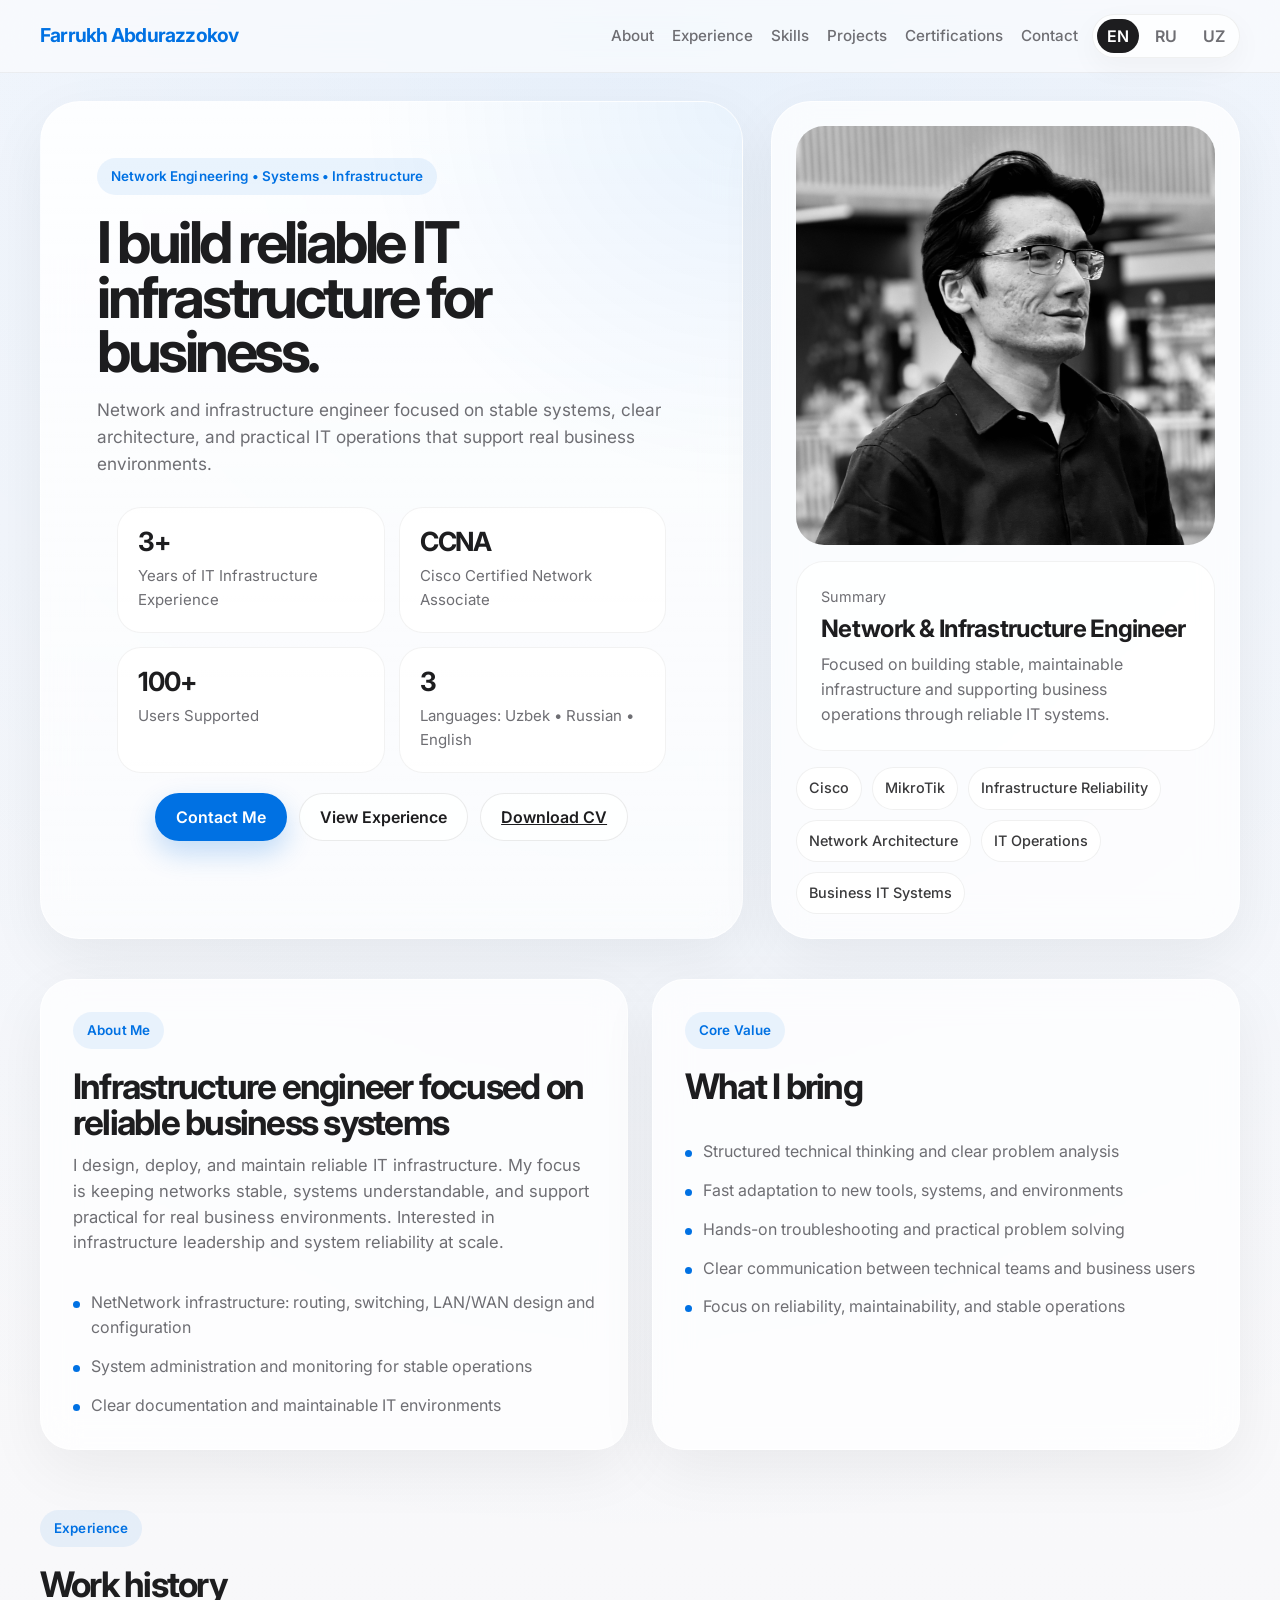
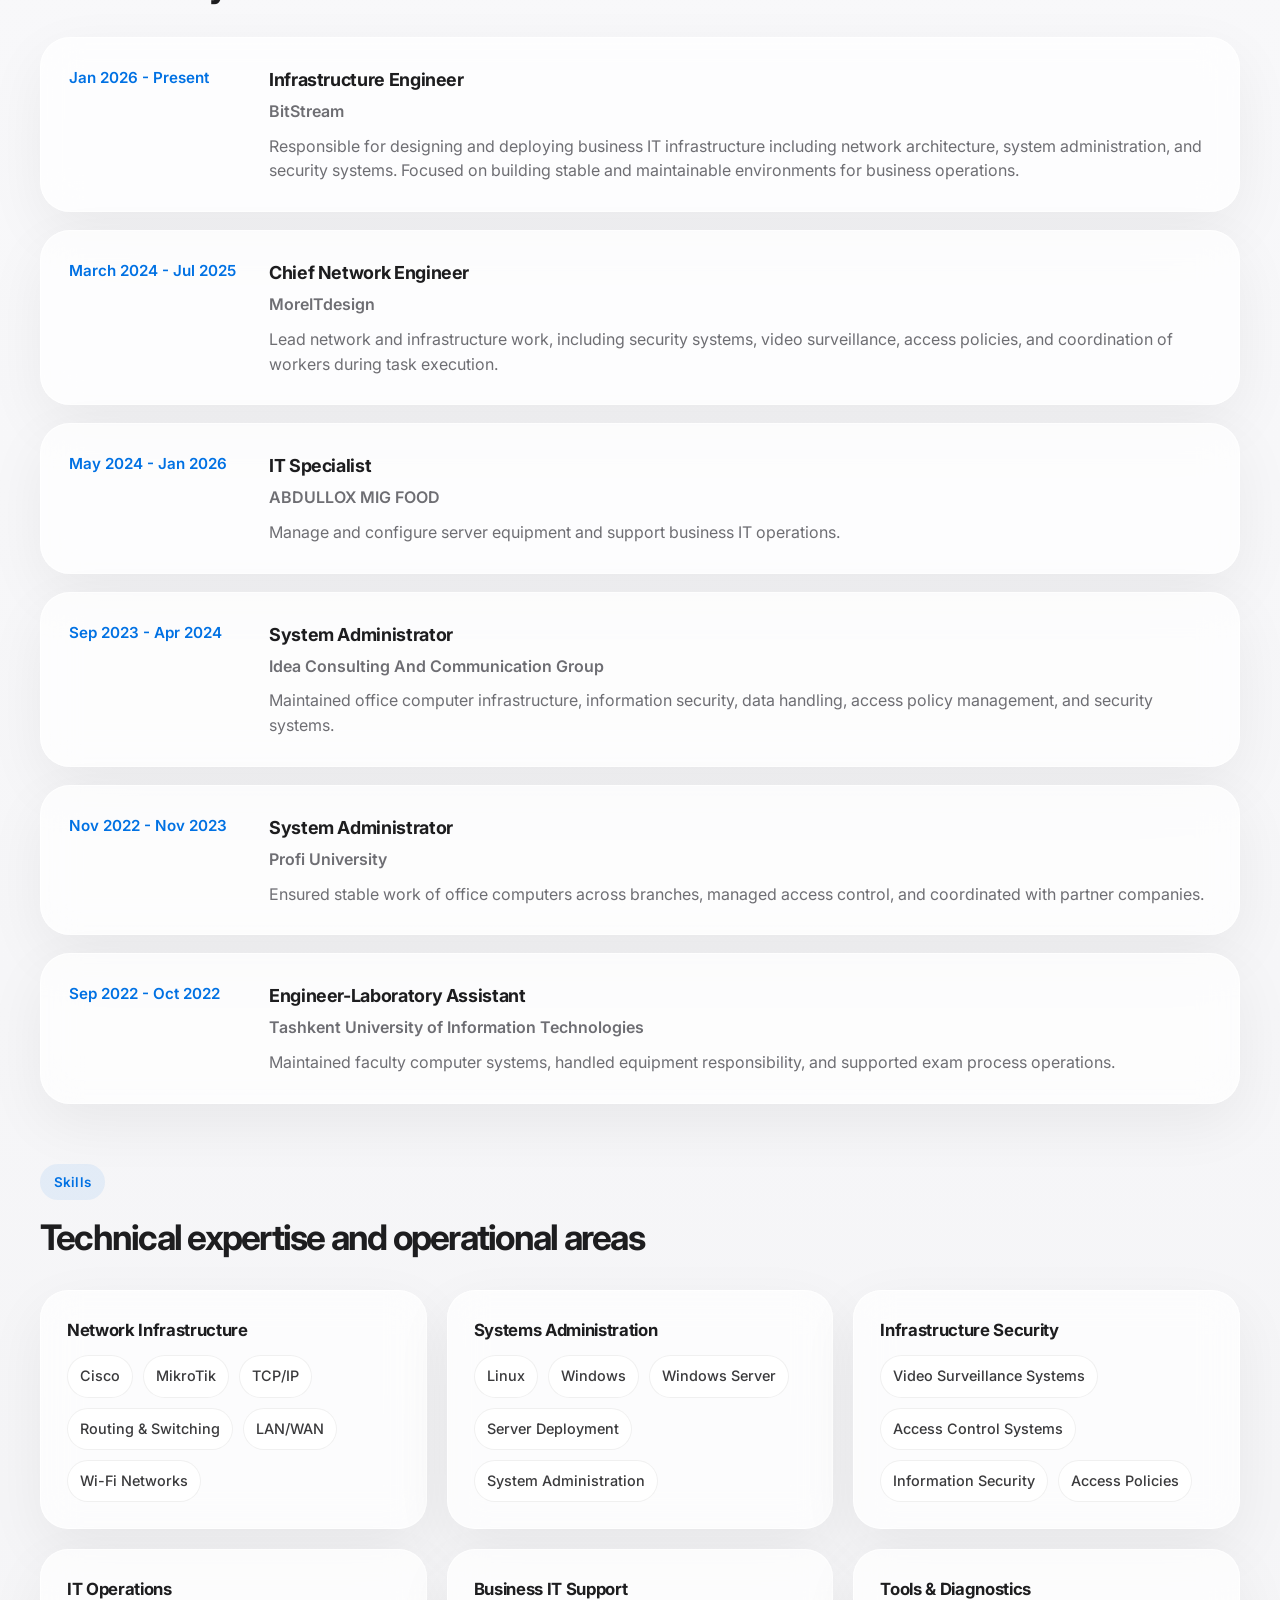
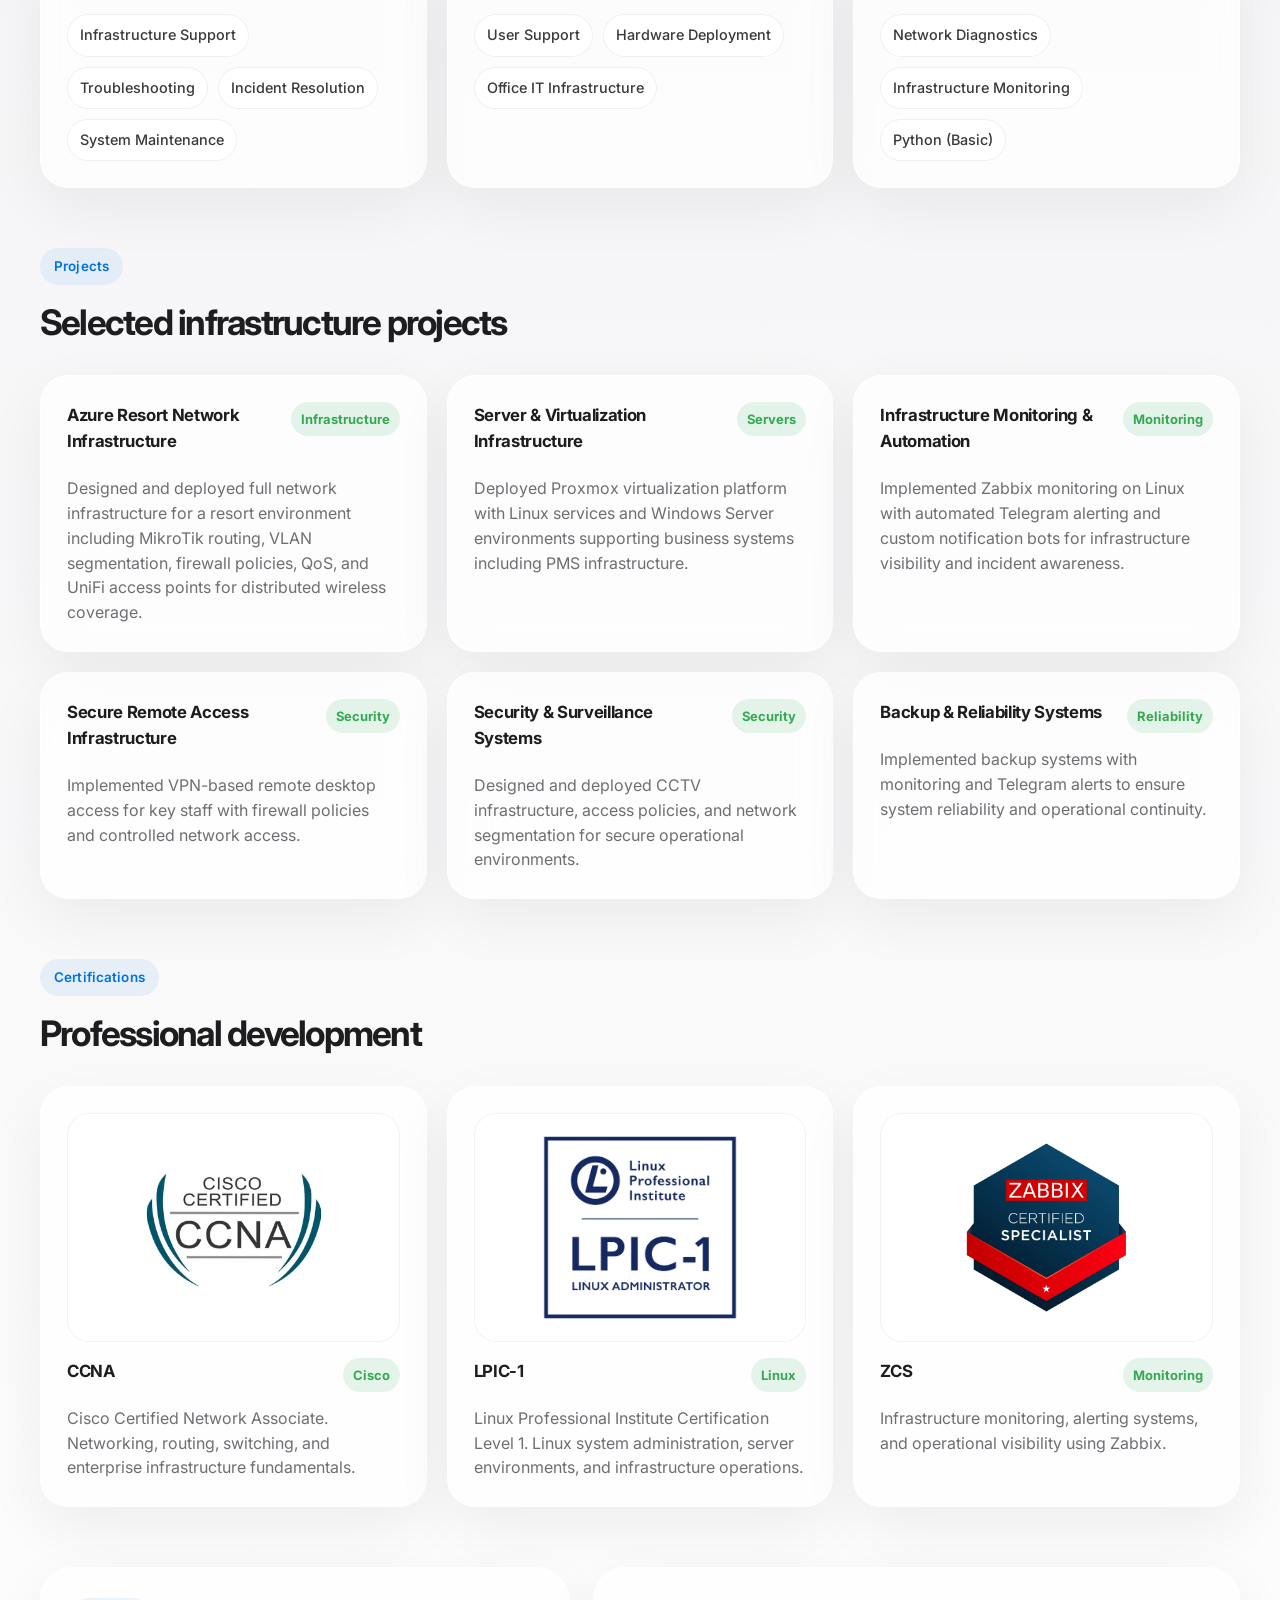
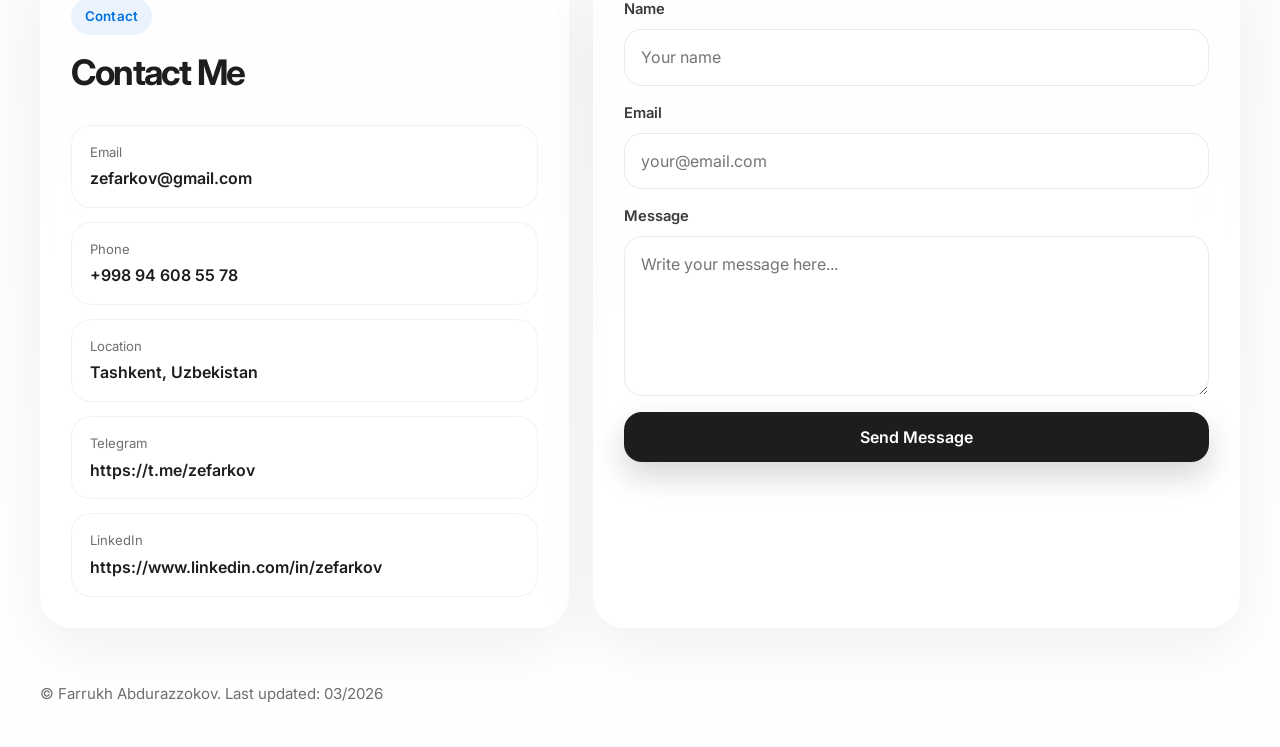
==== index.html @ e6c641bb "Update index.html" ====
<!DOCTYPE html>
<html lang="en">
<head>
  <meta charset="UTF-8" />
  <meta name="viewport" content="width=device-width, initial-scale=1.0" />
  <title>Farrukh Abdurazzokov | Network Engineer</title>
  <meta name="description" content="Personal website of Farrukh Abdurazzokov - network engineer, systems administrator, and IT infrastructure specialist." />
  <link rel="preconnect" href="https://fonts.googleapis.com" />
  <link rel="preconnect" href="https://fonts.gstatic.com" crossorigin />
  <link href="https://fonts.googleapis.com/css2?family=Inter:wght@400;500;600;700;800&display=swap" rel="stylesheet" />
  <link rel="stylesheet" href="assets/css/style.css" />
</head>
<body>
  <header class="site-header">
    <div class="container nav">
      <a href="#" class="brand"><span id="brand-text">Farrukh</span></a>

      <div class="nav-side">
        <nav class="nav-links">
          <a id="nav-about" href="#about">About</a>
          <a id="nav-experience" href="#experience">Experience</a>
          <a id="nav-skills" href="#skills">Skills</a>
          <a id="nav-projects" href="#projects">Projects</a>
          <a id="nav-certifications" href="#certifications">Certifications</a>
          <a id="nav-contact" href="#contact">Contact</a>
        </nav>

        <div class="lang-switch" aria-label="Language switcher">
          <button class="lang-btn active" data-lang="en" type="button">EN</button>
          <button class="lang-btn" data-lang="ru" type="button">RU</button>
          <button class="lang-btn" data-lang="uz" type="button">UZ</button>
        </div>
      </div>
    </div>
  </header>

  <main>
    <section class="hero">
      <div class="container hero-wrap">
        <div class="panel hero-main">
          <span class="eyebrow" id="hero-eyebrow"></span>
          <h1 id="hero-title"></h1>
          <p id="hero-text"></p>
          <div class="stats" id="stats"></div>
          <div class="hero-actions">
            <a class="btn btn-primary" id="hero-primary" href="#contact">Contact Me</a>
            <a class="btn btn-secondary" id="hero-secondary" href="#experience">View Experience</a>
            <a class="btn btn-soft" id="hero-cv" href="assets/cv/CV_Farrukh_EN.pdf" download>Download CV</a>
          </div>
          

        </div>

        <aside class="panel hero-side">
          <img class="profile-photo" id="profile-photo" src="assets/images/profile.jpg" alt="Profile photo" />

          <div class="profile-box">
            <div class="mini" id="summary-mini"></div>
            <div class="role" id="summary-role"></div>
            <div class="desc" id="summary-desc"></div>
          </div>
          <div class="hero-tags" id="hero-tags"></div>          
        </aside>
      </div>
    </section>

    <section class="section-sm" id="about">
      <div class="container grid-2">
        <div class="card" id="about-card">
          <div class="section-head">
            <span class="eyebrow"></span>
            <h2></h2>
            <p></p>
          </div>
          <ul class="list-clean"></ul>
        </div>

        <div class="card" id="value-card">
          <div class="section-head">
            <span class="eyebrow"></span>
            <h2></h2>
          </div>
          <ul class="list-clean"></ul>
        </div>
      </div>
    </section>

    <section class="section" id="experience">
      <div class="container">
        <div class="section-head">
          <span class="eyebrow" id="experience-eyebrow"></span>
          <h2 id="experience-title"></h2>
          <p id="experience-text"></p>
        </div>
        <div class="timeline" id="experience-list"></div>
      </div>
    </section>

    <section class="section" id="skills">
      <div class="container">
        <div class="section-head">
          <span class="eyebrow" id="skills-eyebrow"></span>
          <h2 id="skills-title"></h2>
          <p id="skills-text"></p>
        </div>
        <div class="skills-grid" id="skills-list"></div>
      </div>
    </section>

    <section class="section" id="projects">
      <div class="container">
        <div class="section-head">
          <span class="eyebrow" id="projects-eyebrow"></span>
          <h2 id="projects-title"></h2>
          <p id="projects-text"></p>
        </div>
        <div class="projects-grid" id="projects-list"></div>
      </div>
    </section>

    <section class="section" id="certifications">
      <div class="container">
        <div class="section-head">
          <span class="eyebrow" id="certs-eyebrow"></span>
          <h2 id="certs-title"></h2>
          <p id="certs-text"></p>
        </div>
        <div class="cert-grid" id="certs-list"></div>
      </div>
    </section>

    <section class="section" id="contact">
      <div class="container contact-wrap">
        <div class="contact-card">
          <div class="section-head">
            <span class="eyebrow" id="contact-eyebrow"></span>
            <h2 id="contact-title"></h2>
            <p id="contact-text"></p>
          </div>

          <div class="contact-lines">
            <div class="contact-line">
              <small id="contact-email-label"></small>
              <strong id="contact-email-value"></strong>
            </div>
            <div class="contact-line">
              <small id="contact-phone-label"></small>
              <strong id="contact-phone-value"></strong>
            </div>
            <div class="contact-line">
              <small id="contact-location-label"></small>
              <strong id="contact-location-value"></strong>
            </div>
            <div class="contact-line">
              <small id="contact-telegram-label"></small>
              <a id="contact-telegram-value"></a>
            </div>
            <div class="contact-line">
              <small id="contact-linkedin-label"></small>
              <a id="contact-linkedin-value"></a>
            </div>
            <div class="contact-line">
              <small id="contact-github-label"></small>
              <a id="contact-github-value"></a>
            </div>
          </div>
        </div>

        <div class="contact-card">
          <form class="contact-form" id="contact-form" method="POST">
            <input type="hidden" name="_subject" value="New message from portfolio website">
            <input type="text" name="_gotcha" style="display:none">
            <input type="hidden" name="_next" value="https://zefarkov.uz/">

            <div class="field">
            <label id="label-name" for="name"></label>
            <input id="name" name="name" type="text" placeholder="Your name" required />
            </div>

            <div class="field">
            <label id="label-email" for="email"></label>
            <input id="email" name="email" type="email" placeholder="your@email.com" required />
            </div>

            <div class="field">
            <label id="label-message" for="message"></label>
            <textarea id="message" name="message" placeholder="Write your message here..." required></textarea>
            </div>

            <button class="send-btn" id="send-btn" type="submit"></button>
            <div class="form-note" id="form-note"></div>
          </form>
        </div>
      </div>
    </section>

  </main>

  <footer class="footer">
    <div class="container" id="footer-text"></div>
  </footer>

<script src="assets/js/content.js"></script>
<script src="assets/js/app.js"></script>

<script>
  fetch("https://zefarkov.zefarkov.workers.dev/", {
    method: "POST",
    headers: { "Content-Type": "application/json" },
    body: JSON.stringify({
      eventType: "visit",
      page: location.href,
      ref: document.referrer || "",
      ua: navigator.userAgent
    })
  }).catch(() => {});

  document.getElementById("hero-cv")?.addEventListener("click", () => {
    fetch("https://zefarkov.zefarkov.workers.dev/", {
      method: "POST",
      headers: { "Content-Type": "application/json" },
      body: JSON.stringify({
        eventType: "cv_download",
        page: "CV_DOWNLOAD",
        ref: location.href,
        ua: navigator.userAgent
      })
    }).catch(() => {});
  });
</script>
</body>
</html>
---- assets/css/style.css ----
:root{
  --bg:#f5f5f7;
  --bg-soft:#ffffff;
  --surface:rgba(255,255,255,.72);
  --surface-2:rgba(255,255,255,.9);
  --text:#1d1d1f;
  --muted:#6e6e73;
  --line:rgba(0,0,0,.08);
  --primary:#0071e3;
  --primary-2:#2997ff;
  --accent:#34a853;
  --shadow:0 20px 60px rgba(0,0,0,.06);
  --shadow-soft:0 10px 30px rgba(0,0,0,.04);
  --radius-xl:32px;
  --radius-lg:24px;
  --radius-md:18px;
  --max:1200px;
}
*{box-sizing:border-box;margin:0;padding:0}
html{scroll-behavior:smooth}
body{
  font-family:Inter,system-ui,-apple-system,BlinkMacSystemFont,"Segoe UI",sans-serif;
  color:var(--text);
  background:
    radial-gradient(circle at top center, rgba(0,113,227,.08), transparent 28%),
    linear-gradient(180deg, #fbfbfd 0%, var(--bg) 56%, #ffffff 100%);
  line-height:1.55;
  -webkit-font-smoothing:antialiased;
  text-rendering:optimizeLegibility;
}
img{display:block;max-width:100%}
a{text-decoration:none;color:inherit}
button,input,textarea,select{font:inherit}
.container{width:min(calc(100% - 40px), var(--max));margin:0 auto}
.section{padding:30px 0}
.section-sm{padding:30px 0}
.site-header{
  position:sticky;top:0;z-index:50;
  backdrop-filter:saturate(180%) blur(22px);
  -webkit-backdrop-filter:saturate(180%) blur(22px);
  background:rgba(251,251,253,.72);
  border-bottom:1px solid rgba(0,0,0,.05);
}
.nav{min-height:72px;display:flex;align-items:center;justify-content:space-between;gap:20px}
.brand{font-size:1.2rem;font-weight:700;letter-spacing:-.04em}
.brand span{color:var(--primary)}
.nav-side{display:flex;align-items:center;gap:14px;flex-wrap:wrap;justify-content:flex-end}
.nav-links{display:flex;align-items:center;gap:18px;flex-wrap:wrap}
.nav-links a{
  color:var(--muted);font-weight:500;font-size:.95rem;transition:color .2s ease, opacity .2s ease;
}
.nav-links a:hover,.nav-links a.active{color:var(--text)}
.lang-switch{
  display:flex;align-items:center;gap:6px;
  background:rgba(255,255,255,.72);
  border:1px solid rgba(0,0,0,.06);
  padding:4px;border-radius:999px;box-shadow:var(--shadow-soft);
}
.lang-btn{
  border:none;background:transparent;color:var(--muted);
  min-width:42px;height:34px;border-radius:999px;font-weight:600;cursor:pointer;
  transition:background .2s ease,color .2s ease;
}
.lang-btn.active{
  background:var(--text);
  color:#fff;
}
.hero{padding:28px 0 10px}
.hero-wrap{display:grid;grid-template-columns:minmax(0,1.2fr) minmax(320px,.8fr);gap:28px;align-items:stretch}
.panel,.card,.timeline-item,.skill-box,.cert-card,.project-card,.contact-card{
  background:var(--surface);
  border:1px solid rgba(255,255,255,.7);
  box-shadow:var(--shadow);
  backdrop-filter:blur(18px);
  -webkit-backdrop-filter:blur(18px);
}
.hero-main{
  border-radius:40px;
  padding:56px;
  background:
    radial-gradient(circle at top right, rgba(0,113,227,.08), transparent 35%),
    linear-gradient(180deg, rgba(255,255,255,.88), rgba(255,255,255,.66));
}
.eyebrow{
  display:inline-flex;align-items:center;gap:8px;
  padding:8px 14px;border-radius:999px;
  background:rgba(0,113,227,.08);color:var(--primary);
  font-weight:600;font-size:.84rem;letter-spacing:.01em;margin-bottom:20px;
}
.hero-main h1{
  font-size:clamp(2.5rem,5vw,3.6rem);
  line-height:.95;letter-spacing:-.06em;max-width:15ch;margin-bottom:18px;font-weight:700;
}
.hero-main h1 span{color:var(--text)}
.hero-main p{
  font-size:1.08rem;color:var(--muted);max-width:64ch;margin-bottom:10px;
}
.hero-actions{display:flex;gap:12px;flex-wrap:wrap;margin-bottom:30px;justify-content:center}
.btn{
  display:inline-flex;align-items:center;justify-content:center;gap:10px;
  min-height:48px;padding:0 20px;border-radius:999px;border:1px solid transparent;cursor:pointer;
  font-weight:600;transition:transform .18s ease, box-shadow .18s ease, background .18s ease;
}
.btn:hover{transform:translateY(-1px)}
.btn-primary{
  color:#fff;background:var(--primary);
  box-shadow:0 12px 28px rgba(0,113,227,.24);
}
.btn-primary:hover{background:var(--primary-2)}
.btn-secondary{
  background:rgba(255,255,255,.76);border-color:rgba(0,0,0,.08);color:var(--text)
}
.btn-soft{
  background:rgba(255,255,255,.76);border-color:rgb(0,0,0,.08);color:var(--text);text-decoration: underline
}
.hero-tags,.chip-wrap,.meta-list{display:flex;gap:10px;flex-wrap:wrap}
.tag,.chip{
  padding:9px 12px;border-radius:999px;background:rgba(255,255,255,.82);border:1px solid rgba(0,0,0,.06);
  color:#3a3a3c;font-size:.9rem;font-weight:500;
}
.hero-side{border-radius:40px;padding:24px;display:grid;gap:16px}
.profile-box{
  border-radius:28px;padding:24px;background:rgba(255,255,255,.78);border:1px solid rgba(0,0,0,.05);
}
.profile-box .mini{color:var(--muted);font-size:.9rem;margin-bottom:8px}
.profile-box .role{font-size:1.5rem;font-weight:700;line-height:1.08;margin-bottom:10px;letter-spacing:-.03em}
.profile-box .desc{color:var(--muted)}
.profile-photo{
  width:100%;aspect-ratio:1/1;object-fit:cover;border-radius:28px;border:none;background:#ececf0;
}
.stats{padding:20px;display:grid;grid-template-columns:1fr 1fr;gap:14px}
.stat{
  padding:20px;border-radius:24px;background:rgba(255,255,255,.82);border:1px solid rgba(0,0,0,.05);
}
.stat strong{display:block;font-size:1.65rem;line-height:1;margin-bottom:8px;font-weight:700;letter-spacing:-.04em}
.stat span{color:var(--muted);font-size:.94rem}
.section-head{max-width:820px;margin-bottom:34px}
.section-head h2{font-size:clamp(2.2rem,4vw,1rem);line-height:1.02;letter-spacing:-.05em;margin-bottom:12px;font-weight:700}
.section-head p{color:var(--muted);font-size:1.04rem}
.grid-2{display:grid;grid-template-columns:1fr 1fr;gap:24px}
.card{border-radius:var(--radius-xl);padding:32px}
.list-clean{list-style:none;display:grid;gap:14px}
.list-clean li{position:relative;padding-left:18px;color:var(--muted)}
.list-clean li::before{
  content:"";position:absolute;left:0;top:11px;width:7px;height:7px;border-radius:50%;background:var(--primary)
}
.timeline{display:grid;gap:18px}
.timeline-item{border-radius:30px;padding:28px;display:grid;grid-template-columns:180px 1fr;gap:20px}
.timeline-date{color:var(--primary);font-weight:600;font-size:.95rem}
.timeline-body h3{font-size:1.12rem;margin-bottom:5px;letter-spacing:-.02em}
.timeline-body .sub{color:var(--muted);font-weight:600;margin-bottom:10px}
.timeline-body p,.timeline-body ul{color:var(--muted)}
.timeline-body ul{padding-left:18px}
.skills-grid,.cert-grid,.projects-grid{display:grid;grid-template-columns:repeat(3,1fr);gap:20px}
.skill-box,.cert-card,.project-card{border-radius:28px;padding:26px}
.skill-box h3,.cert-card h3,.project-card h3{font-size:1.05rem;margin-bottom:12px;letter-spacing:-.02em}
.cert-top,.project-top{display:flex;align-items:flex-start;justify-content:space-between;gap:12px;margin-bottom:10px}
.badge{
  padding:7px 10px;border-radius:999px;background:rgba(52,168,83,.12);color:var(--accent);
  font-size:.81rem;font-weight:700;white-space:nowrap
}
.project-card p,.cert-card p{color:var(--muted)}
.cert-media{
  aspect-ratio:16/11;object-fit:contain;background:rgba(255,255,255,.92);border:1px solid rgba(0,0,0,.05);border-radius:22px;padding:18px;margin-bottom:16px
}
.contact-wrap{display:grid;grid-template-columns:.9fr 1.1fr;gap:24px}
.contact-card{border-radius:32px;padding:30px}
.contact-lines{display:grid;gap:14px;margin-top:18px}
.contact-line{padding:16px 18px;border-radius:20px;background:rgba(255,255,255,.84);border:1px solid rgba(0,0,0,.05)}
.contact-line small{display:block;color:var(--muted);font-size:.82rem;margin-bottom:4px}
.contact-line strong,a.contact-link{font-size:1rem;font-weight:600}
.contact-form{display:grid;gap:16px}
.field{display:grid;gap:8px}
.field label{font-size:.92rem;font-weight:600;color:#3a3a3c}
.field input,.field textarea{
  width:100%;border:1px solid rgba(0,0,0,.08);background:rgba(255,255,255,.92);color:var(--text);border-radius:18px;padding:15px 16px;outline:none;transition:border-color .18s ease, box-shadow .18s ease
}
.field textarea{resize:vertical;min-height:160px}
.field input:focus,.field textarea:focus{border-color:rgba(0,113,227,.4);box-shadow:0 0 0 4px rgba(0,113,227,.12)}
.send-btn{
  border:none;min-height:50px;border-radius:18px;padding:0 20px;color:#fff;cursor:pointer;font-weight:600;
  background:var(--text);box-shadow:0 14px 30px rgba(29,29,31,.18)
}
.send-btn:hover{background:#000}
.form-note,.footer,.muted{color:var(--muted)}
.footer{padding:24px 0 42px;font-size:.94rem}
.empty-state{
  border:1px dashed rgba(0,0,0,.08);background:rgba(255,255,255,.84);border-radius:20px;padding:18px;color:var(--muted)
}
.helper-code{
  display:block;margin-top:10px;padding:14px 16px;border-radius:18px;background:#161617;color:#f5f5f7;overflow:auto;font-size:.88rem
}
@media (max-width:1024px){
  .hero-wrap,.grid-2,.contact-wrap{grid-template-columns:1fr}
  .skills-grid,.cert-grid,.projects-grid{grid-template-columns:1fr 1fr}
  .hero-main{padding:42px}
}
@media (max-width:780px){
  .nav{align-items:flex-start;flex-direction:column;padding:14px 0}
  .hero-main,.hero-side,.card,.timeline-item,.skill-box,.cert-card,.project-card,.contact-card{border-radius:24px}
  .hero-main{padding:30px}
  .timeline-item{grid-template-columns:1fr}
  .skills-grid,.cert-grid,.projects-grid,.stats{grid-template-columns:1fr}
  .section{padding:72px 0}
  .section-sm{padding:42px 0}
}
.contact-line:last-child{
display:none;
}
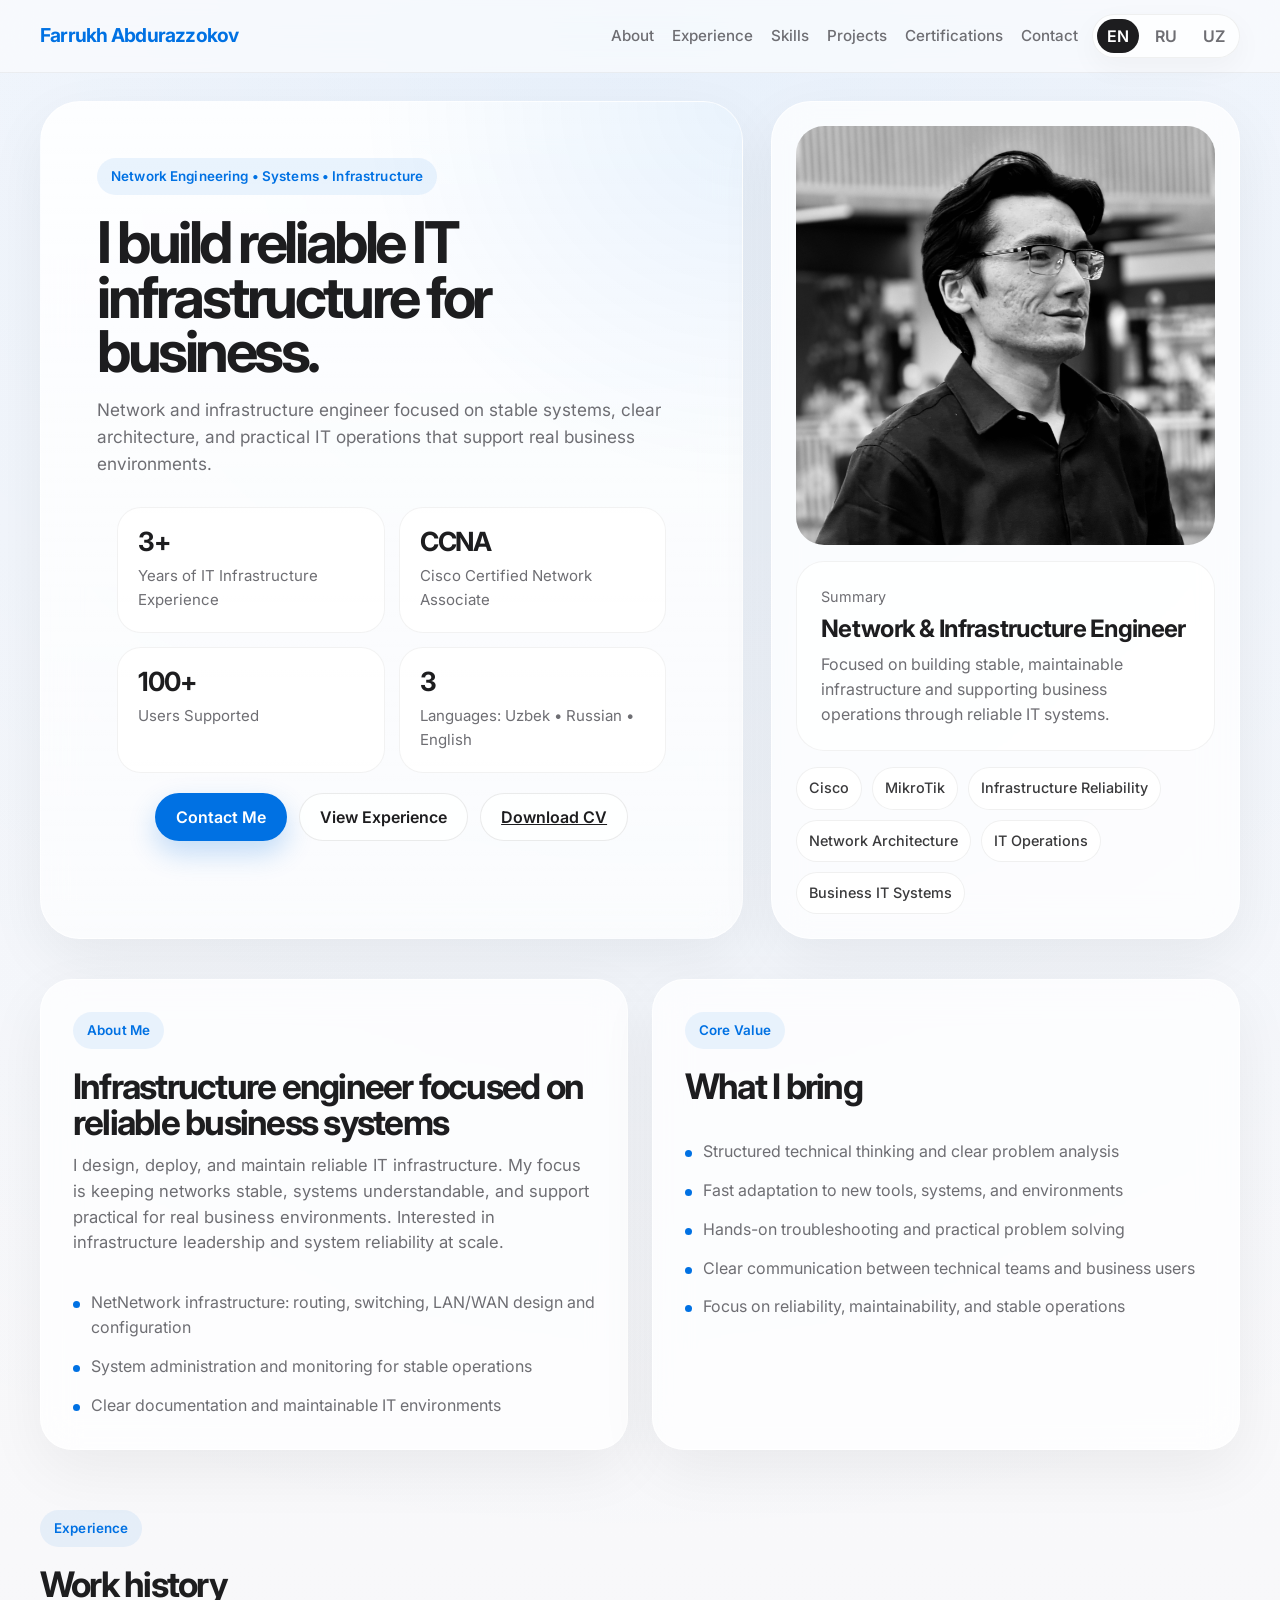
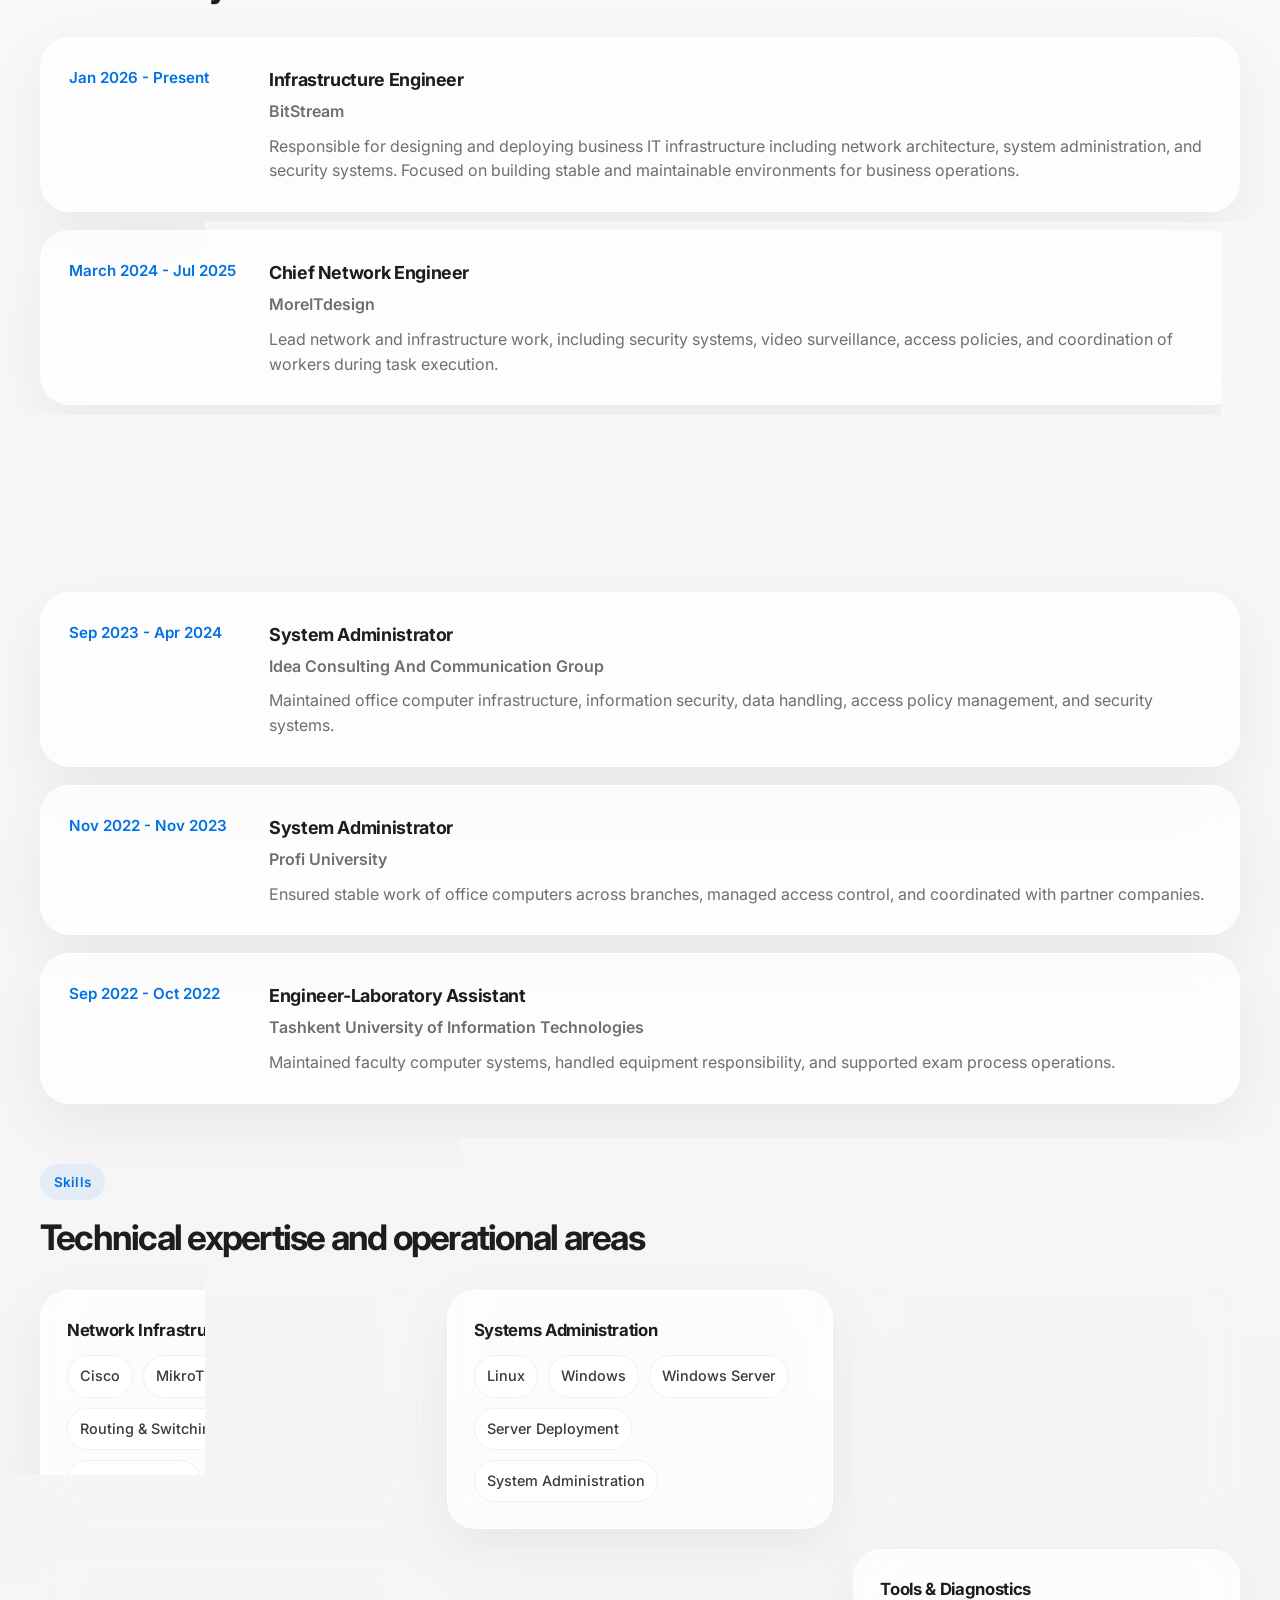
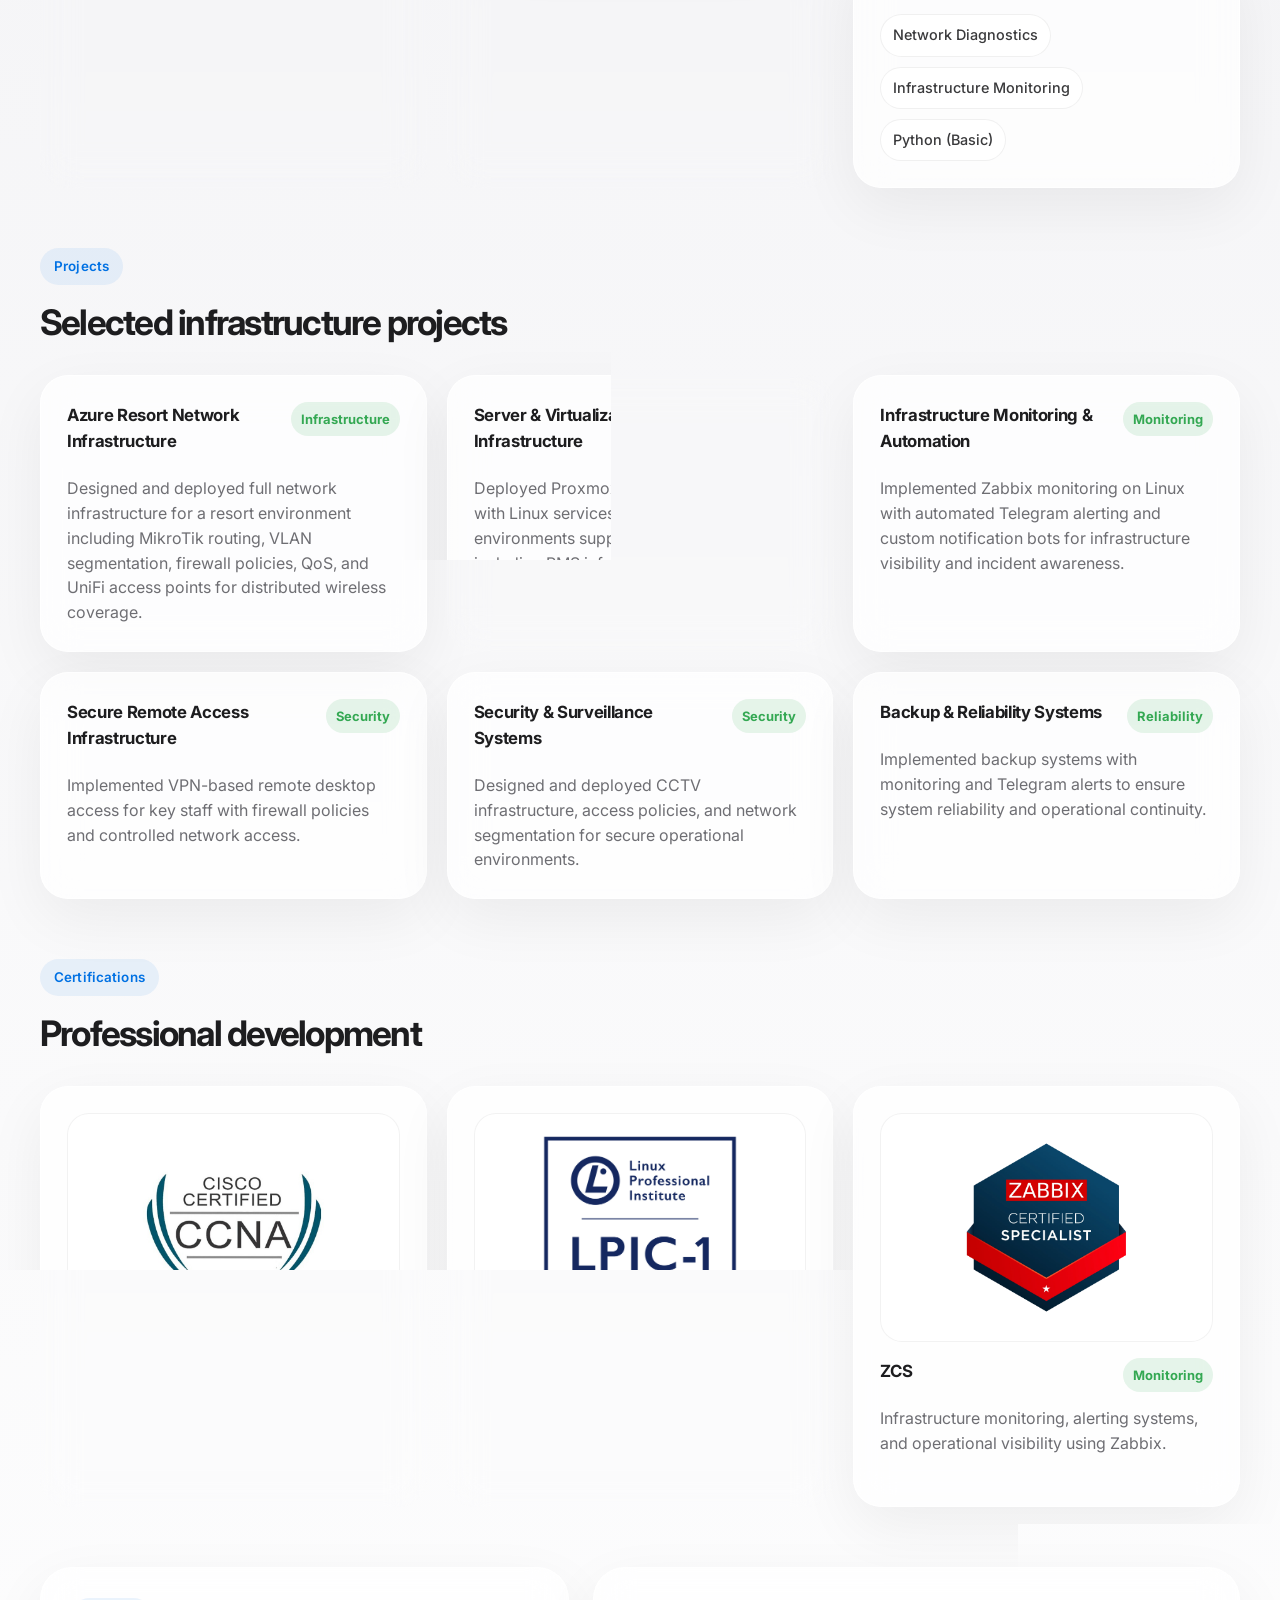
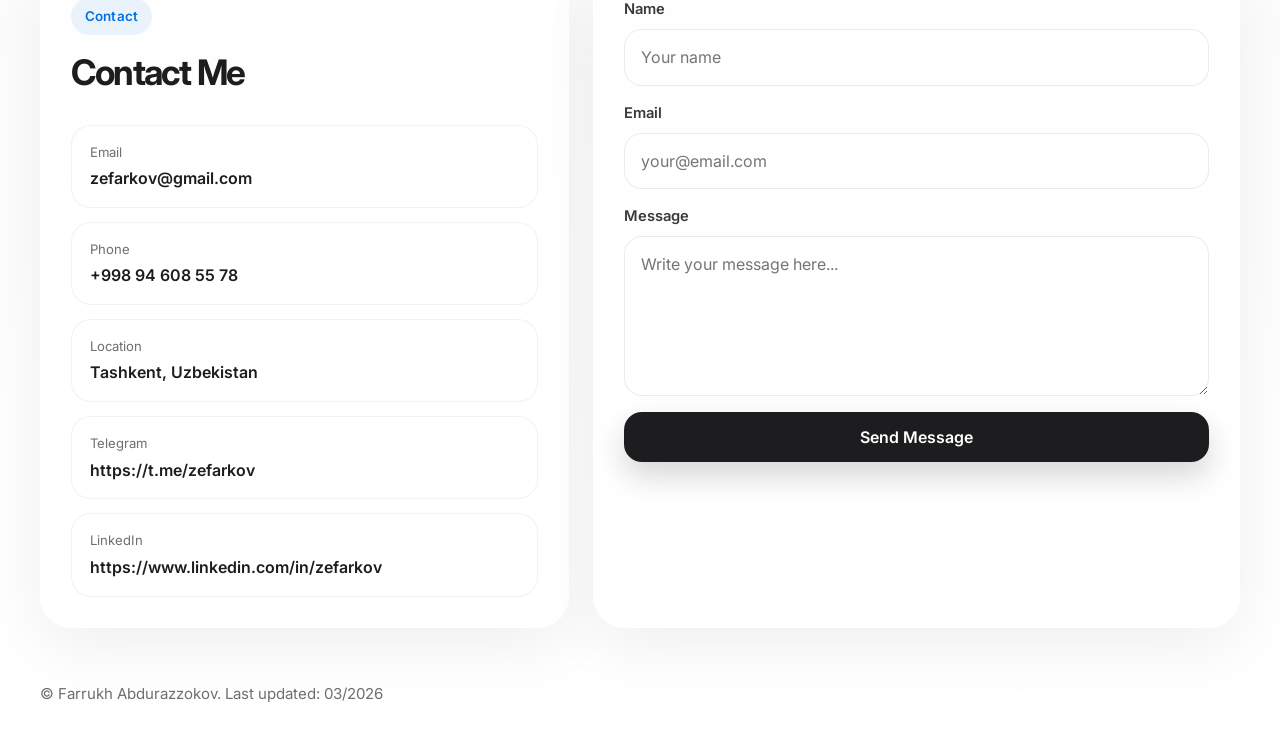
==== commit c7ca98da: "Update index.html" ====
--- a/index.html
+++ b/index.html
@@ -220,8 +220,8 @@
       method: "POST",
       headers: { "Content-Type": "application/json" },
       body: JSON.stringify({
-        eventType: "cv_download",
-        page: "CV_DOWNLOAD",
+        eventType: "download",
+        page: "cv",
         ref: location.href,
         ua: navigator.userAgent
       })
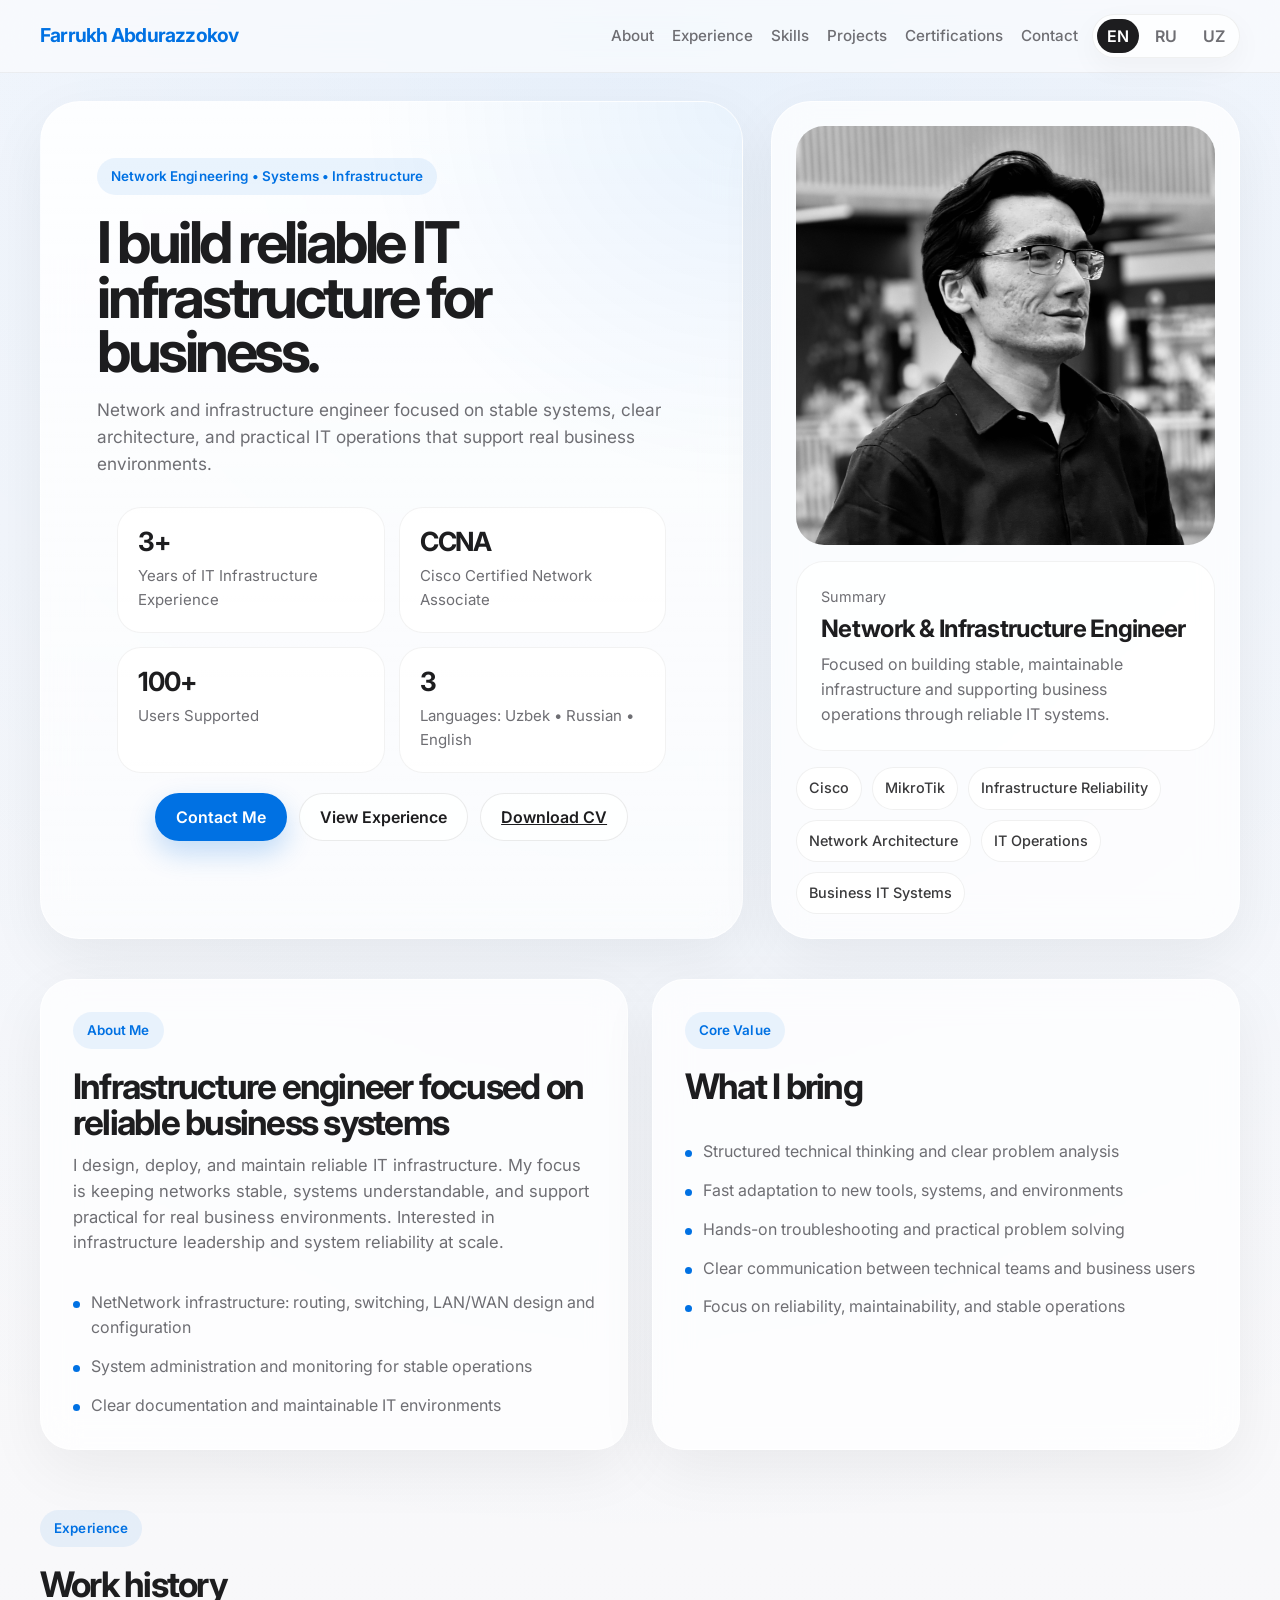
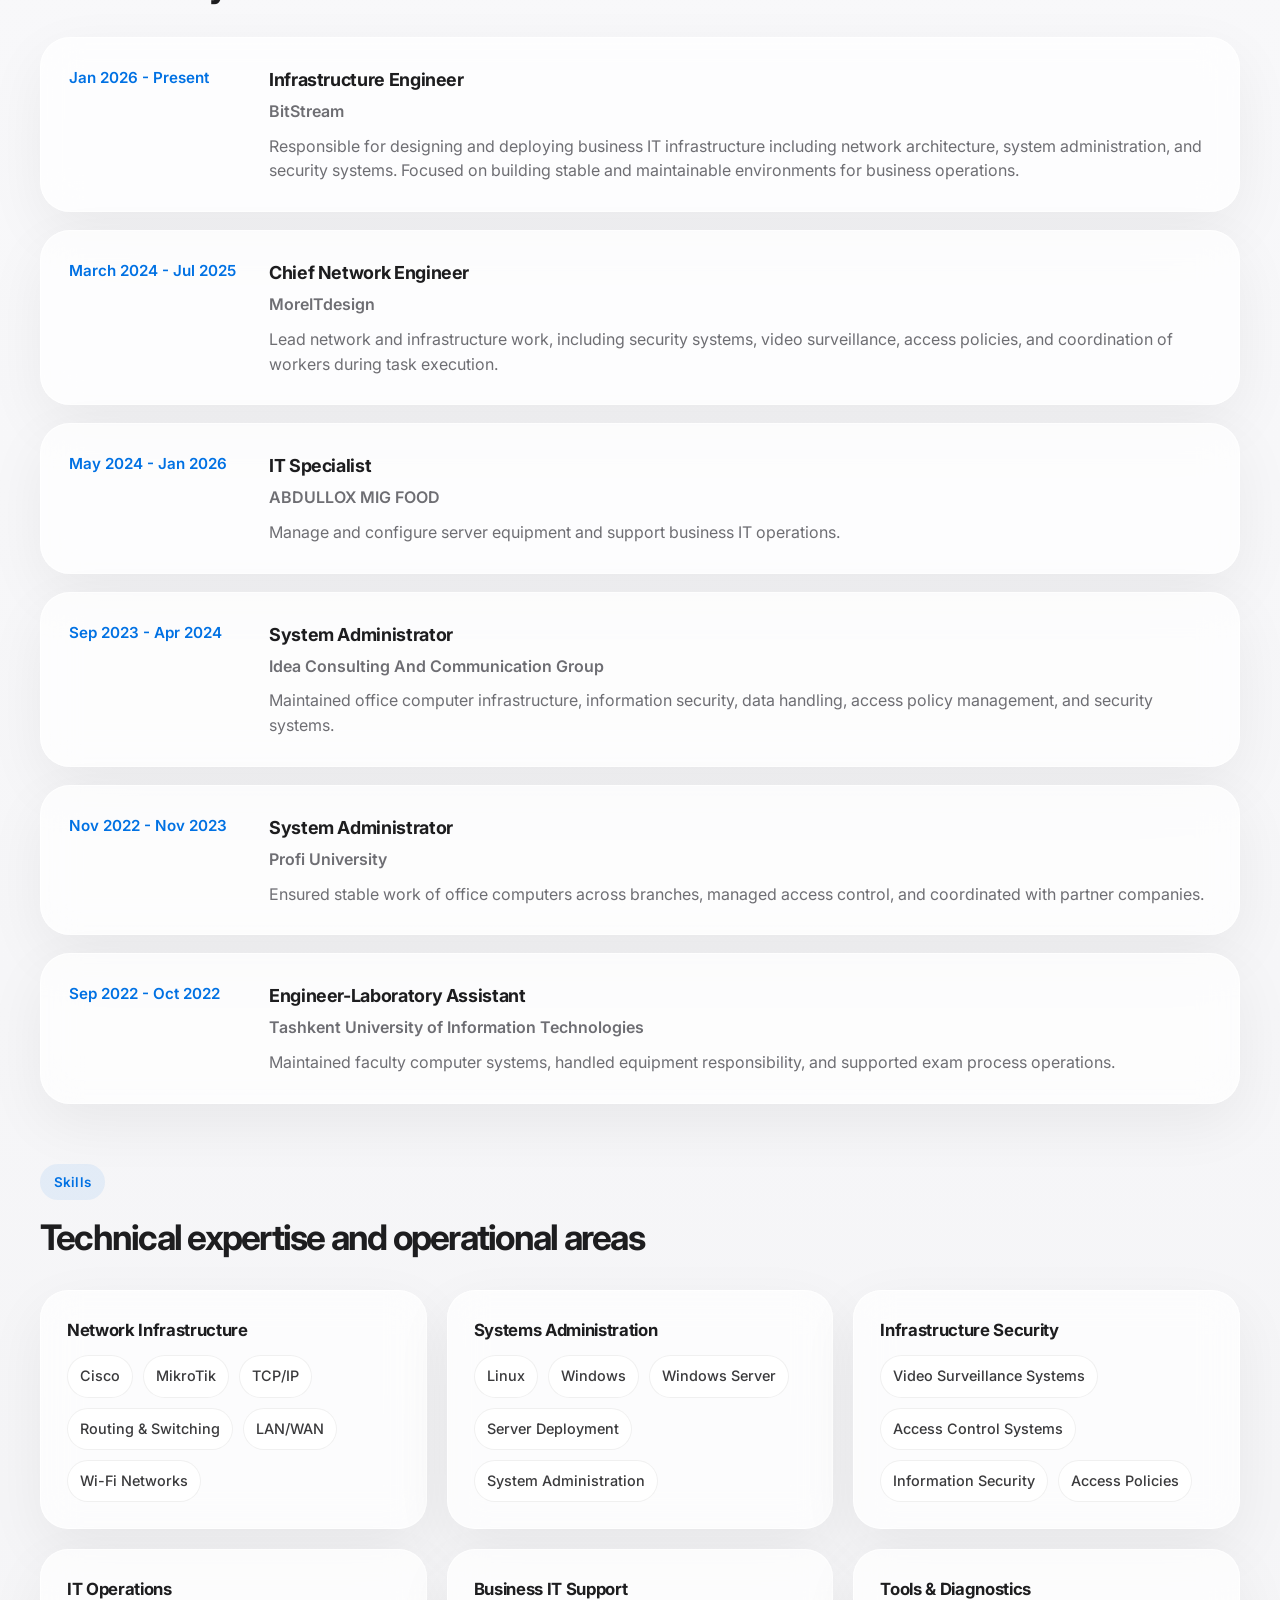
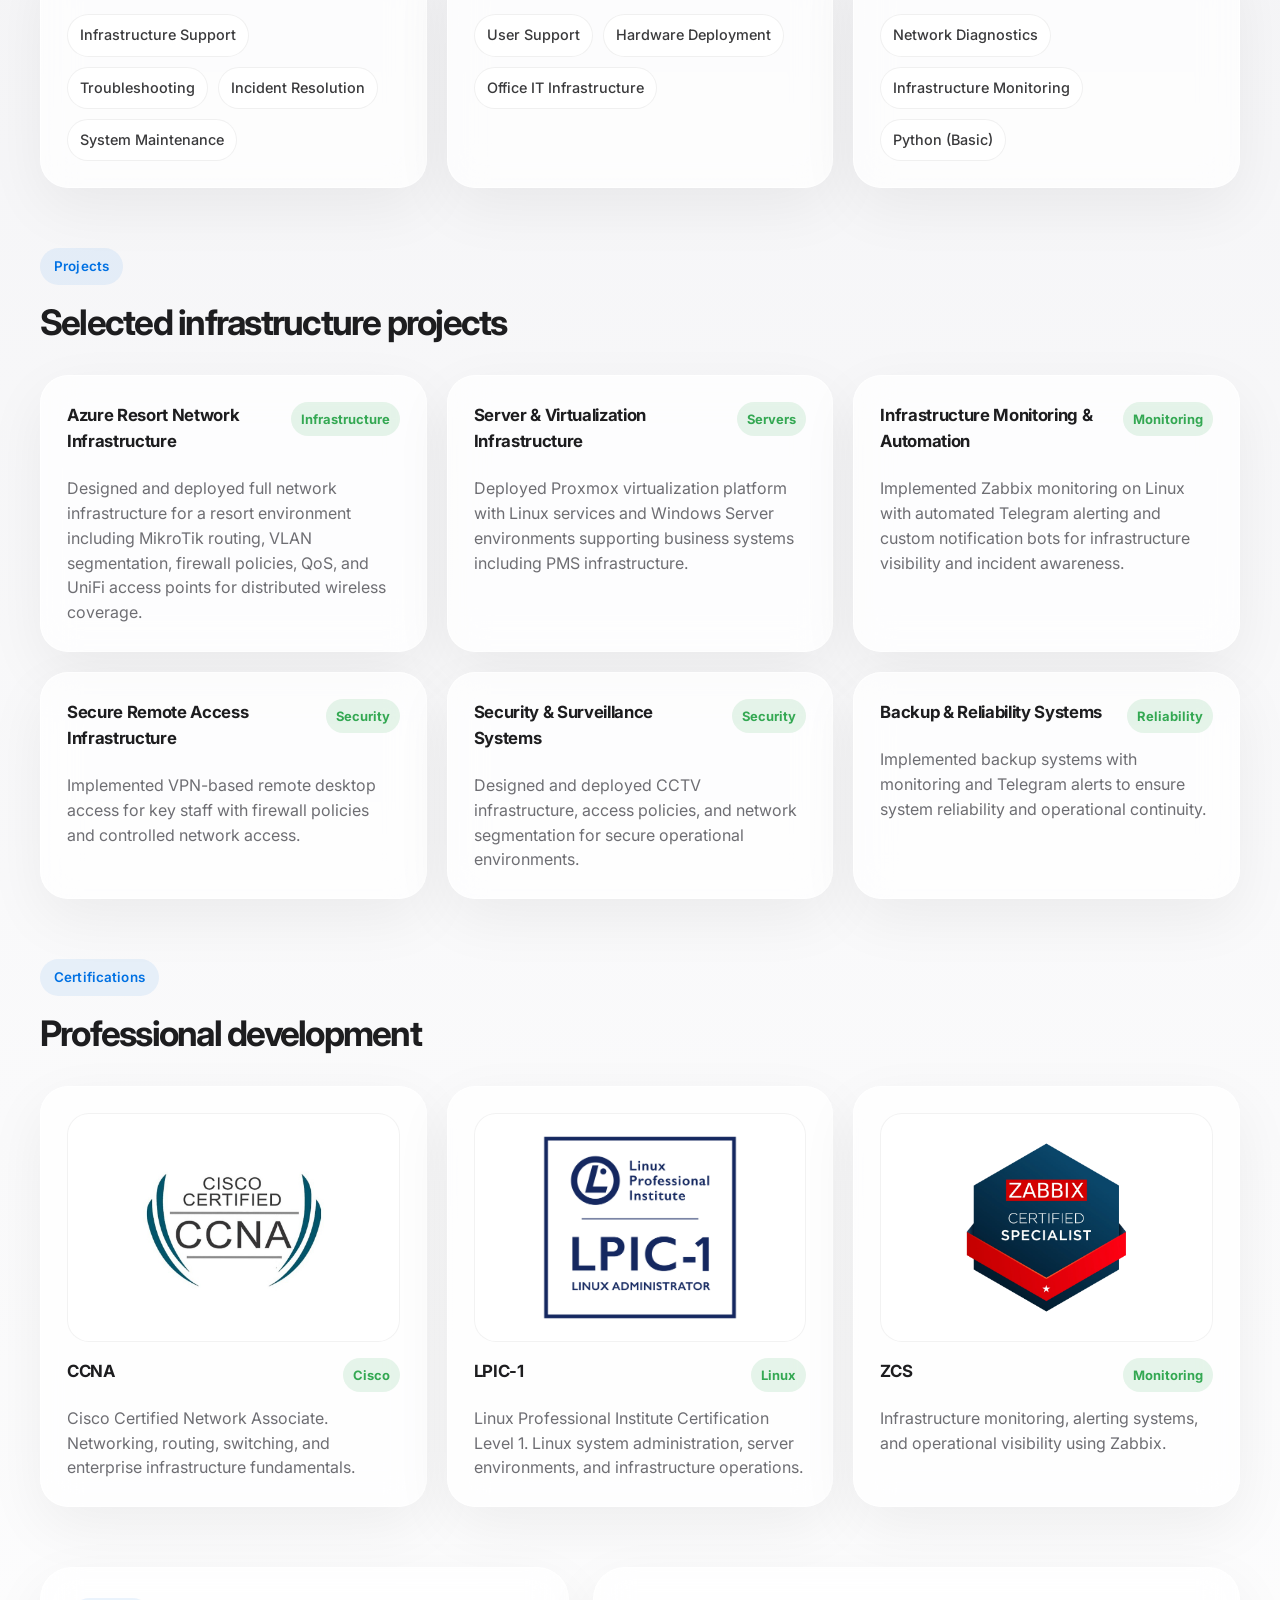
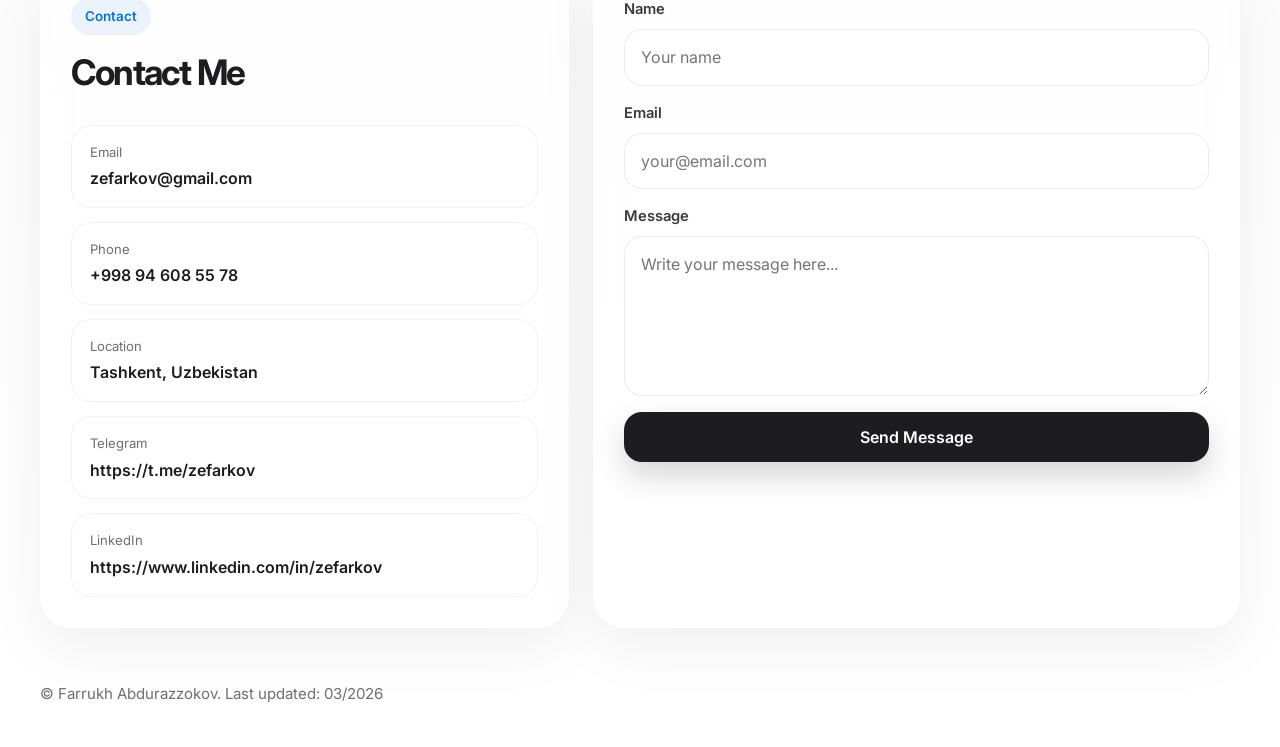
==== commit d36595c5: "Update index.html" ====
--- a/index.html
+++ b/index.html
@@ -204,7 +204,7 @@
 <script src="assets/js/app.js"></script>
 
 <script>
-  fetch("https://zefarkov.zefarkov.workers.dev/", {
+  fetch("https://track.zefarkov.uz/", {
     method: "POST",
     headers: { "Content-Type": "application/json" },
     body: JSON.stringify({
@@ -216,7 +216,7 @@
   }).catch(() => {});
 
   document.getElementById("hero-cv")?.addEventListener("click", () => {
-    fetch("https://zefarkov.zefarkov.workers.dev/", {
+    fetch("https://track.zefarkov.uz/", {
       method: "POST",
       headers: { "Content-Type": "application/json" },
       body: JSON.stringify({
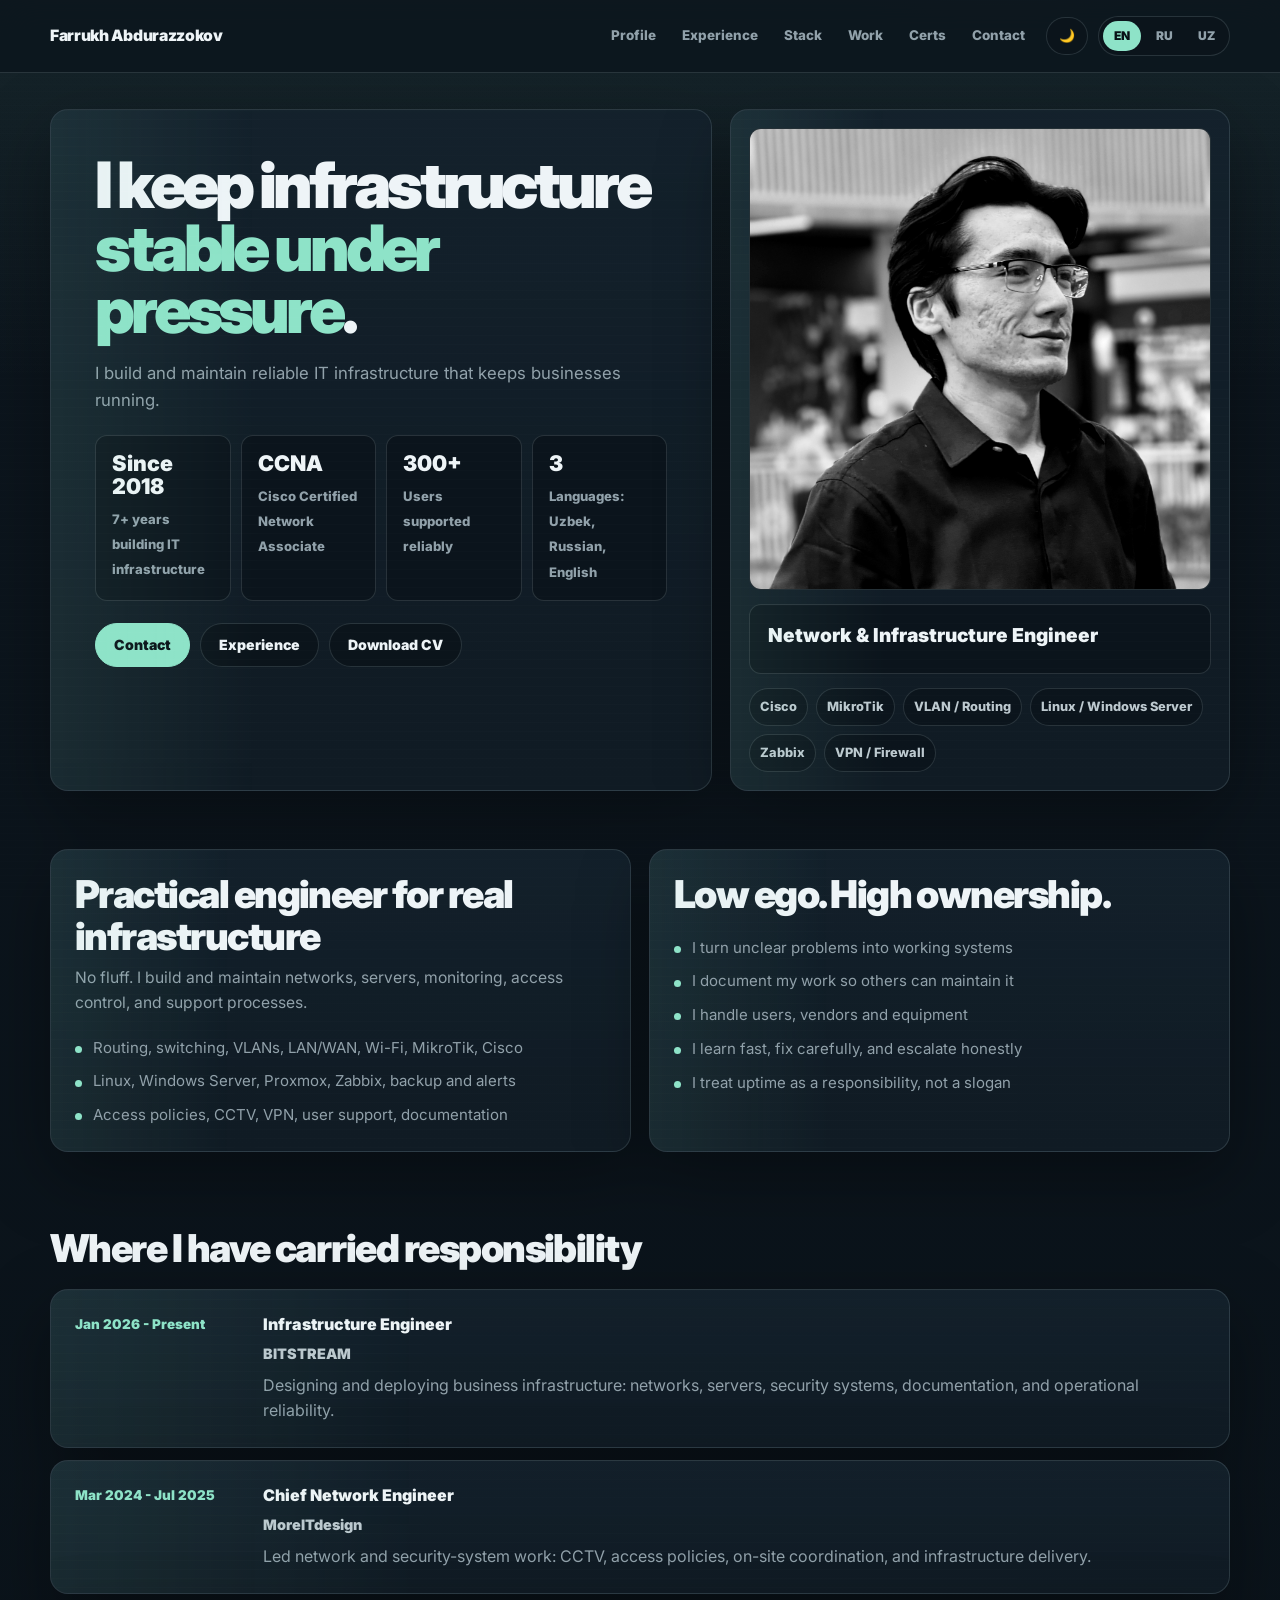
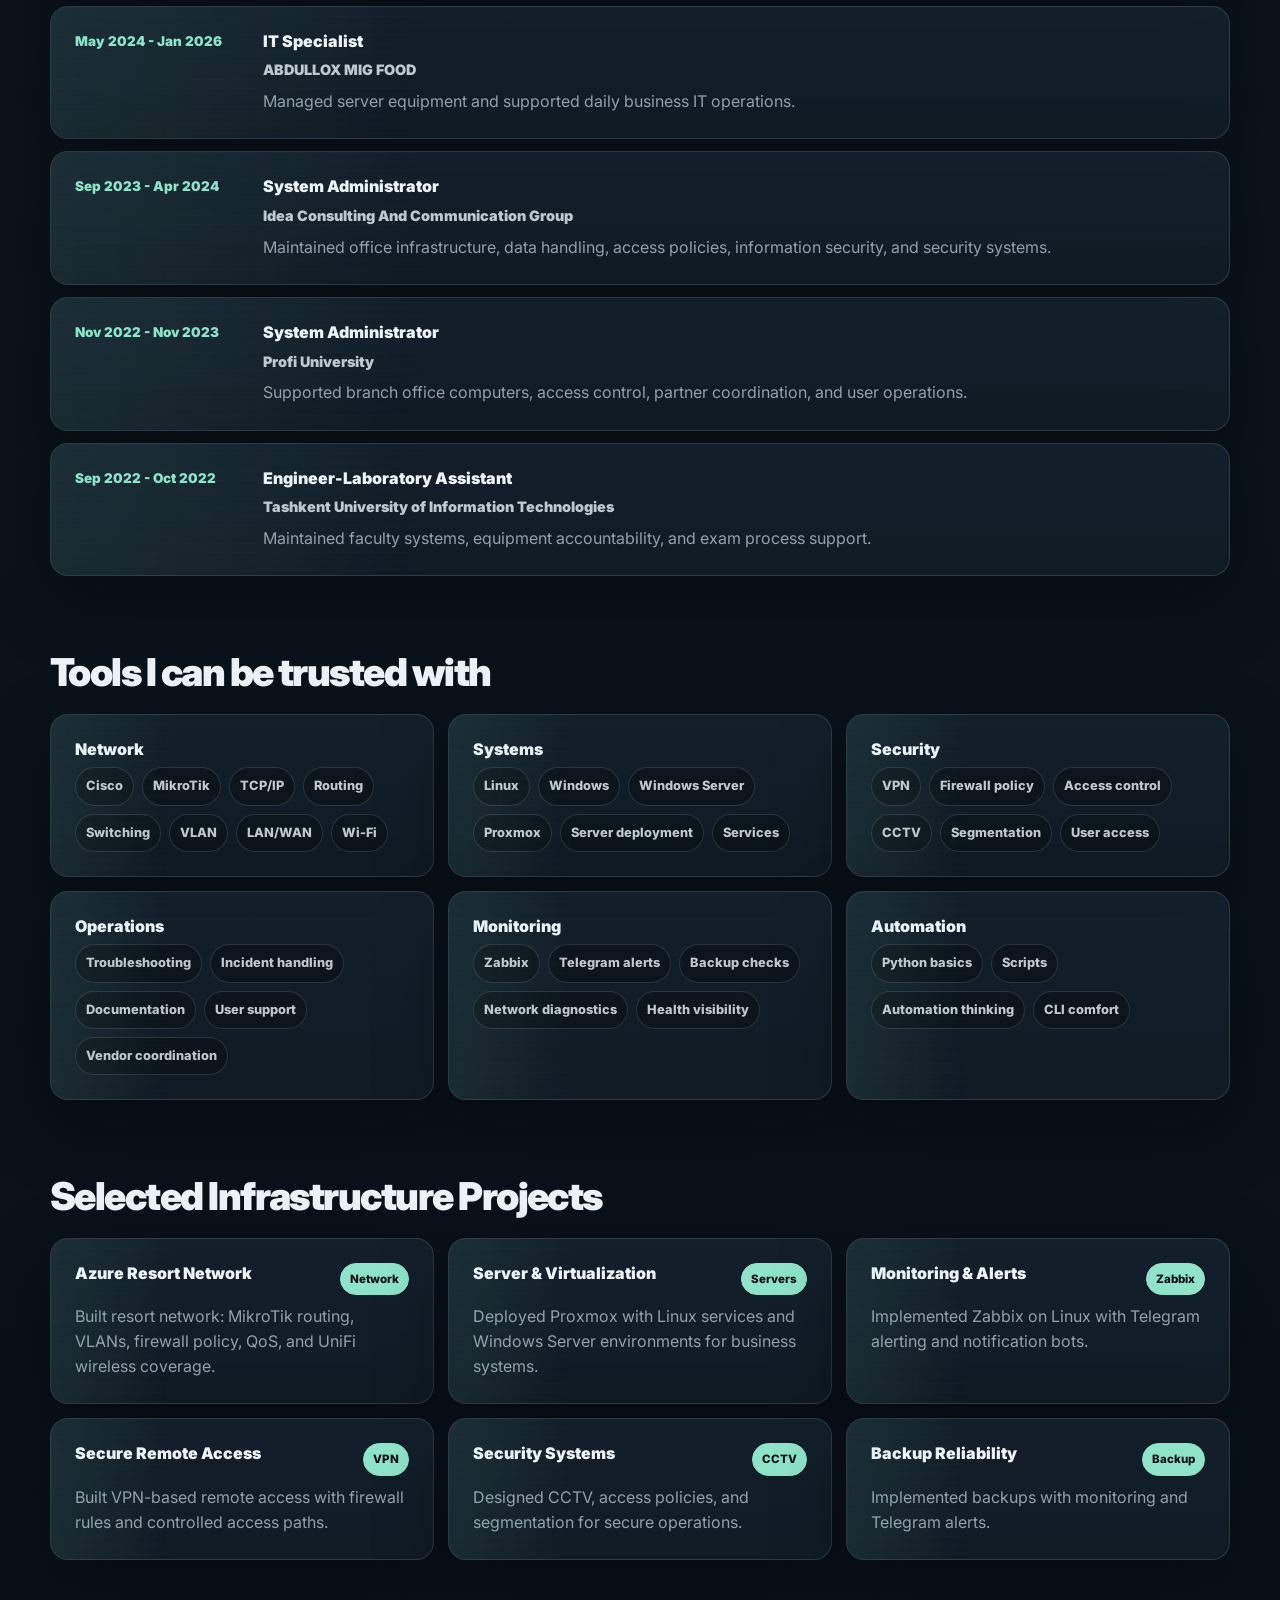
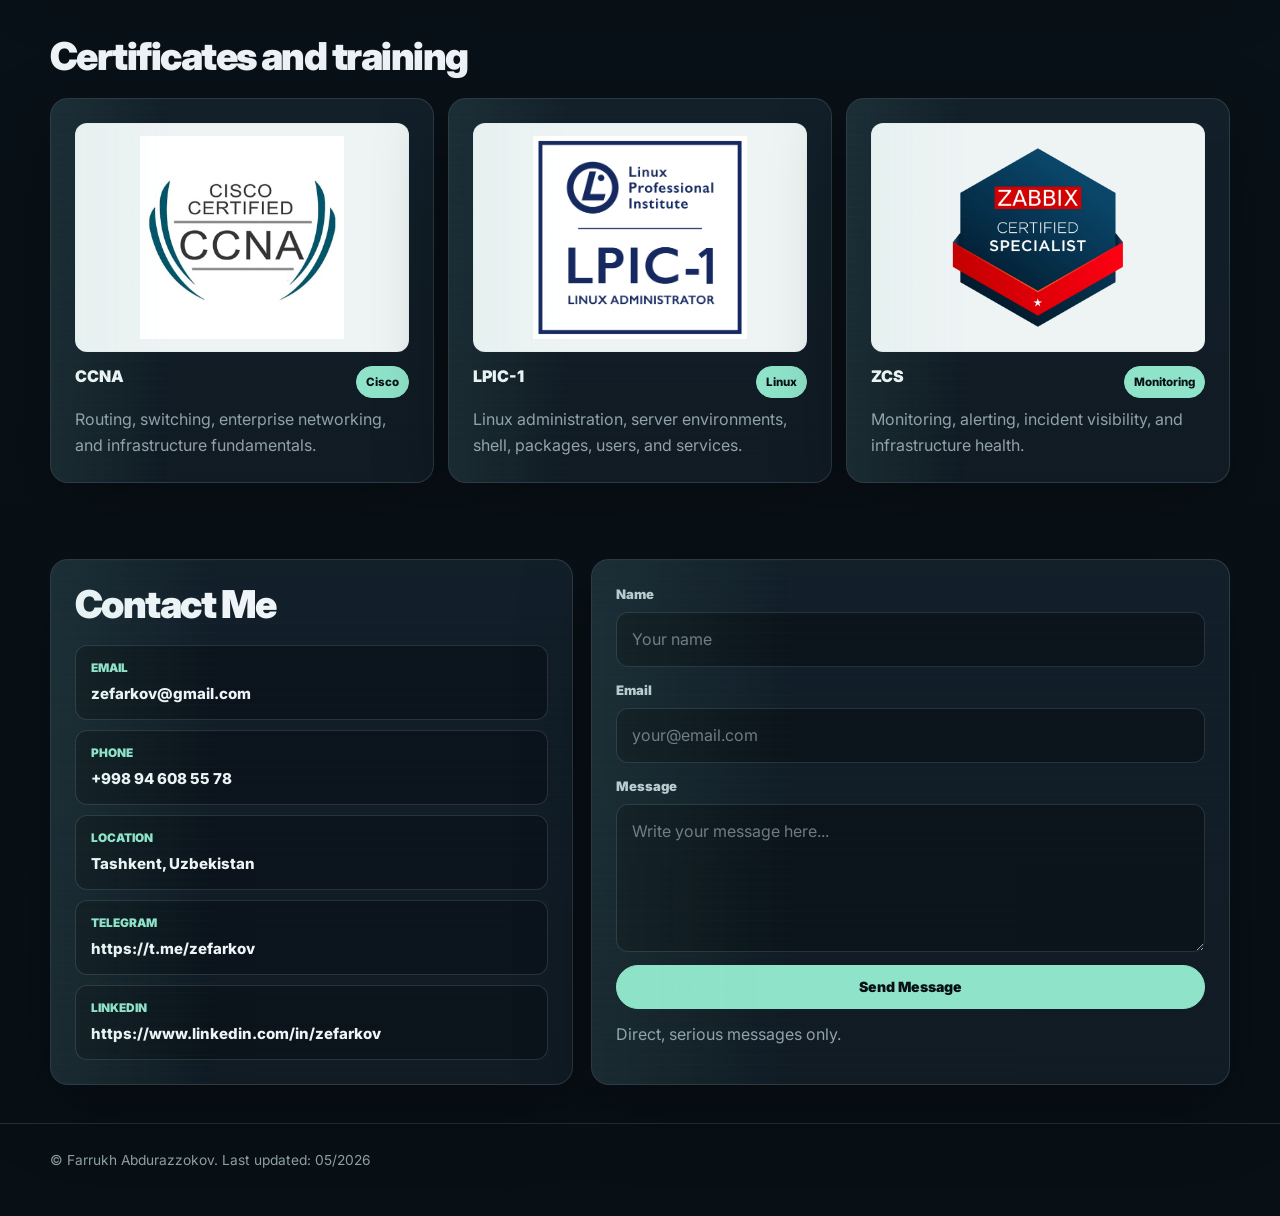
==== commit 4d52fedf: "Add files via upload" ====
--- a/index.html
+++ b/index.html
@@ -7,7 +7,7 @@
   <meta name="description" content="Personal website of Farrukh Abdurazzokov - network engineer, systems administrator, and IT infrastructure specialist." />
   <link rel="preconnect" href="https://fonts.googleapis.com" />
   <link rel="preconnect" href="https://fonts.gstatic.com" crossorigin />
-  <link href="https://fonts.googleapis.com/css2?family=Inter:wght@400;500;600;700;800&display=swap" rel="stylesheet" />
+  <link href="https://fonts.googleapis.com/css2?family=Inter:wght@400;500;600;700;800;900&display=swap" rel="stylesheet" />
   <link rel="stylesheet" href="assets/css/style.css" />
 </head>
 <body>
@@ -15,7 +15,13 @@
     <div class="container nav">
       <a href="#" class="brand"><span id="brand-text">Farrukh</span></a>
 
-      <div class="nav-side">
+      <button class="menu-toggle" type="button" aria-label="Open menu" aria-controls="site-menu" aria-expanded="false">
+        <span></span>
+        <span></span>
+        <span></span>
+      </button>
+
+      <div class="nav-side" id="site-menu">
         <nav class="nav-links">
           <a id="nav-about" href="#about">About</a>
           <a id="nav-experience" href="#experience">Experience</a>
@@ -25,6 +31,10 @@
           <a id="nav-contact" href="#contact">Contact</a>
         </nav>
 
+        <button class="theme-toggle" id="theme-toggle" type="button" aria-label="Switch to light theme" aria-pressed="false">
+          <span id="theme-label">Dark</span>
+        </button>
+
         <div class="lang-switch" aria-label="Language switcher">
           <button class="lang-btn active" data-lang="en" type="button">EN</button>
           <button class="lang-btn" data-lang="ru" type="button">RU</button>
@@ -38,7 +48,6 @@
     <section class="hero">
       <div class="container hero-wrap">
         <div class="panel hero-main">
-          <span class="eyebrow" id="hero-eyebrow"></span>
           <h1 id="hero-title"></h1>
           <p id="hero-text"></p>
           <div class="stats" id="stats"></div>
@@ -55,9 +64,7 @@
           <img class="profile-photo" id="profile-photo" src="assets/images/profile.jpg" alt="Profile photo" />
 
           <div class="profile-box">
-            <div class="mini" id="summary-mini"></div>
             <div class="role" id="summary-role"></div>
-            <div class="desc" id="summary-desc"></div>
           </div>
           <div class="hero-tags" id="hero-tags"></div>          
         </aside>
@@ -68,7 +75,6 @@
       <div class="container grid-2">
         <div class="card" id="about-card">
           <div class="section-head">
-            <span class="eyebrow"></span>
             <h2></h2>
             <p></p>
           </div>
@@ -77,7 +83,6 @@
 
         <div class="card" id="value-card">
           <div class="section-head">
-            <span class="eyebrow"></span>
             <h2></h2>
           </div>
           <ul class="list-clean"></ul>
@@ -88,9 +93,7 @@
     <section class="section" id="experience">
       <div class="container">
         <div class="section-head">
-          <span class="eyebrow" id="experience-eyebrow"></span>
           <h2 id="experience-title"></h2>
-          <p id="experience-text"></p>
         </div>
         <div class="timeline" id="experience-list"></div>
       </div>
@@ -99,9 +102,7 @@
     <section class="section" id="skills">
       <div class="container">
         <div class="section-head">
-          <span class="eyebrow" id="skills-eyebrow"></span>
           <h2 id="skills-title"></h2>
-          <p id="skills-text"></p>
         </div>
         <div class="skills-grid" id="skills-list"></div>
       </div>
@@ -110,9 +111,7 @@
     <section class="section" id="projects">
       <div class="container">
         <div class="section-head">
-          <span class="eyebrow" id="projects-eyebrow"></span>
           <h2 id="projects-title"></h2>
-          <p id="projects-text"></p>
         </div>
         <div class="projects-grid" id="projects-list"></div>
       </div>
@@ -121,9 +120,7 @@
     <section class="section" id="certifications">
       <div class="container">
         <div class="section-head">
-          <span class="eyebrow" id="certs-eyebrow"></span>
           <h2 id="certs-title"></h2>
-          <p id="certs-text"></p>
         </div>
         <div class="cert-grid" id="certs-list"></div>
       </div>
@@ -133,9 +130,7 @@
       <div class="container contact-wrap">
         <div class="contact-card">
           <div class="section-head">
-            <span class="eyebrow" id="contact-eyebrow"></span>
             <h2 id="contact-title"></h2>
-            <p id="contact-text"></p>
           </div>
 
           <div class="contact-lines">
--- a/assets/css/style.css
+++ b/assets/css/style.css
@@ -1,209 +1,591 @@
 :root{
-  --bg:#f5f5f7;
-  --bg-soft:#ffffff;
-  --surface:rgba(255,255,255,.72);
-  --surface-2:rgba(255,255,255,.9);
-  --text:#1d1d1f;
-  --muted:#6e6e73;
-  --line:rgba(0,0,0,.08);
-  --primary:#0071e3;
-  --primary-2:#2997ff;
-  --accent:#34a853;
-  --shadow:0 20px 60px rgba(0,0,0,.06);
-  --shadow-soft:0 10px 30px rgba(0,0,0,.04);
-  --radius-xl:32px;
-  --radius-lg:24px;
-  --radius-md:18px;
-  --max:1200px;
+  --bg:#081016;
+  --bg-2:#0c151d;
+  --surface:#101b24;
+  --surface-2:#14222d;
+  --surface-3:#0b141b;
+  --text:#eef4f7;
+  --muted:#91a1aa;
+  --soft:#bdc9cf;
+  --line:rgba(188,208,218,.16);
+  --line-strong:rgba(188,208,218,.28);
+  --accent:#8ee3c8;
+  --accent-2:#d6b66b;
+  --shadow:0 24px 70px rgba(0,0,0,.34);
+  --shadow-soft:0 10px 30px rgba(0,0,0,.2);
+  --radius:18px;
+  --radius-sm:12px;
+  --max:1180px;
+}
+:root[data-theme="light"]{
+  --bg:#eef3f4;
+  --bg-2:#f7f9f9;
+  --surface:#ffffff;
+  --surface-2:#f8fbfb;
+  --surface-3:#edf3f4;
+  --text:#101820;
+  --muted:#5f6e76;
+  --soft:#34434b;
+  --line:rgba(16,24,32,.12);
+  --line-strong:rgba(16,24,32,.22);
+  --accent:#0f8f78;
+  --accent-2:#8a651e;
+  --shadow:0 24px 60px rgba(16,24,32,.1);
+  --shadow-soft:0 10px 28px rgba(16,24,32,.08);
 }
 *{box-sizing:border-box;margin:0;padding:0}
 html{scroll-behavior:smooth}
 body{
+  min-height:100vh;
   font-family:Inter,system-ui,-apple-system,BlinkMacSystemFont,"Segoe UI",sans-serif;
   color:var(--text);
   background:
-    radial-gradient(circle at top center, rgba(0,113,227,.08), transparent 28%),
-    linear-gradient(180deg, #fbfbfd 0%, var(--bg) 56%, #ffffff 100%);
-  line-height:1.55;
+    linear-gradient(180deg, rgba(142,227,200,.08), transparent 24rem),
+    radial-gradient(circle at 78% -8%, rgba(142,227,200,.16), transparent 24rem),
+    linear-gradient(180deg, var(--bg-2), var(--bg));
+  line-height:1.58;
   -webkit-font-smoothing:antialiased;
   text-rendering:optimizeLegibility;
+}
+body::before{
+  content:"";
+  position:fixed;
+  inset:0;
+  z-index:-1;
+  pointer-events:none;
+  background:repeating-linear-gradient(
+    180deg,
+    rgba(255,255,255,.035) 0,
+    rgba(255,255,255,.035) 1px,
+    transparent 1px,
+    transparent 7px
+  );
+  mix-blend-mode:soft-light;
+  opacity:.55;
+}
+:root[data-theme="light"] body::before{
+  background:repeating-linear-gradient(
+    180deg,
+    rgba(16,24,32,.04) 0,
+    rgba(16,24,32,.04) 1px,
+    transparent 1px,
+    transparent 7px
+  );
+  mix-blend-mode:multiply;
+  opacity:.42;
 }
 img{display:block;max-width:100%}
 a{text-decoration:none;color:inherit}
 button,input,textarea,select{font:inherit}
 .container{width:min(calc(100% - 40px), var(--max));margin:0 auto}
-.section{padding:30px 0}
-.section-sm{padding:30px 0}
+.section,.section-sm{padding:38px 0}
 .site-header{
-  position:sticky;top:0;z-index:50;
-  backdrop-filter:saturate(180%) blur(22px);
-  -webkit-backdrop-filter:saturate(180%) blur(22px);
-  background:rgba(251,251,253,.72);
-  border-bottom:1px solid rgba(0,0,0,.05);
-}
-.nav{min-height:72px;display:flex;align-items:center;justify-content:space-between;gap:20px}
-.brand{font-size:1.2rem;font-weight:700;letter-spacing:-.04em}
-.brand span{color:var(--primary)}
-.nav-side{display:flex;align-items:center;gap:14px;flex-wrap:wrap;justify-content:flex-end}
-.nav-links{display:flex;align-items:center;gap:18px;flex-wrap:wrap}
-.nav-links a{
-  color:var(--muted);font-weight:500;font-size:.95rem;transition:color .2s ease, opacity .2s ease;
-}
-.nav-links a:hover,.nav-links a.active{color:var(--text)}
-.lang-switch{
-  display:flex;align-items:center;gap:6px;
-  background:rgba(255,255,255,.72);
-  border:1px solid rgba(0,0,0,.06);
-  padding:4px;border-radius:999px;box-shadow:var(--shadow-soft);
-}
-.lang-btn{
-  border:none;background:transparent;color:var(--muted);
-  min-width:42px;height:34px;border-radius:999px;font-weight:600;cursor:pointer;
-  transition:background .2s ease,color .2s ease;
-}
-.lang-btn.active{
-  background:var(--text);
-  color:#fff;
-}
-.hero{padding:28px 0 10px}
-.hero-wrap{display:grid;grid-template-columns:minmax(0,1.2fr) minmax(320px,.8fr);gap:28px;align-items:stretch}
-.panel,.card,.timeline-item,.skill-box,.cert-card,.project-card,.contact-card{
-  background:var(--surface);
-  border:1px solid rgba(255,255,255,.7);
-  box-shadow:var(--shadow);
+  position:sticky;
+  top:0;
+  z-index:50;
+  border-bottom:1px solid var(--line);
+  background:color-mix(in srgb, var(--bg-2) 82%, transparent);
   backdrop-filter:blur(18px);
   -webkit-backdrop-filter:blur(18px);
 }
+.nav{
+  min-height:72px;
+  display:flex;
+  align-items:center;
+  justify-content:space-between;
+  gap:18px;
+}
+.brand{
+  min-width:max-content;
+  color:var(--text);
+  font-size:.98rem;
+  font-weight:900;
+  letter-spacing:-.02em;
+}
+
+.nav-side{
+  display:flex;
+  align-items:center;
+  justify-content:flex-end;
+  gap:10px;
+  min-width:0;
+}
+.nav-links{
+  display:flex;
+  align-items:center;
+  gap:4px;
+  flex-wrap:nowrap;
+  white-space:nowrap;
+}
+.nav-links a,.lang-btn,.theme-toggle{
+  color:var(--muted);
+  border:1px solid transparent;
+  border-radius:999px;
+  transition:color .18s ease,border-color .18s ease,background .18s ease,transform .18s ease;
+}
+.nav-links a{
+  padding:9px 10px;
+  font-size:.84rem;
+  font-weight:800;
+}
+.nav-links a:hover,.nav-links a.active{
+  color:var(--text);
+  background:color-mix(in srgb, var(--surface) 70%, transparent);
+  border-color:var(--line);
+}
+.theme-toggle{
+  min-height:38px;
+  display:inline-flex;
+  align-items:center;
+  gap:8px;
+  padding:0 12px;
+  background:var(--surface-3);
+  border-color:var(--line);
+  cursor:pointer;
+  font-size:.8rem;
+  font-weight:900;
+}
+.theme-toggle:hover{color:var(--text);border-color:var(--line-strong)}
+.theme-dot{
+  width:12px;
+  height:12px;
+  border-radius:50%;
+  background:var(--accent);
+  box-shadow:0 0 18px color-mix(in srgb, var(--accent) 55%, transparent);
+}
+:root[data-theme="light"] .theme-dot{background:var(--accent-2)}
+.lang-switch{
+  display:flex;
+  align-items:center;
+  gap:4px;
+  padding:4px;
+  border:1px solid var(--line);
+  border-radius:999px;
+  background:var(--surface-3);
+}
+.lang-btn{
+  min-width:38px;
+  height:30px;
+  border:none;
+  background:transparent;
+  cursor:pointer;
+  font-size:.75rem;
+  font-weight:900;
+}
+.lang-btn.active{
+  color:var(--bg);
+  background:var(--accent);
+}
+:root[data-theme="light"] .lang-btn.active{color:#fff}
+.menu-toggle{
+  display:none;
+  width:44px;
+  height:40px;
+  border:1px solid var(--line);
+  border-radius:12px;
+  background:var(--surface);
+  cursor:pointer;
+  align-items:center;
+  justify-content:center;
+  gap:5px;
+  flex-direction:column;
+}
+.menu-toggle span{
+  width:20px;
+  height:2px;
+  border-radius:2px;
+  background:var(--text);
+  transition:transform .18s ease,opacity .18s ease;
+}
+.menu-open .menu-toggle span:nth-child(1){transform:translateY(7px) rotate(45deg)}
+.menu-open .menu-toggle span:nth-child(2){opacity:0}
+.menu-open .menu-toggle span:nth-child(3){transform:translateY(-7px) rotate(-45deg)}
+.hero{padding:36px 0 20px}
+.hero-wrap{
+  display:grid;
+  grid-template-columns:minmax(0,1.14fr) minmax(300px,.86fr);
+  gap:18px;
+  align-items:stretch;
+}
+.panel,.card,.timeline-item,.skill-box,.cert-card,.project-card,.contact-card{
+  position:relative;
+  overflow:hidden;
+  border:1px solid var(--line);
+  border-radius:var(--radius);
+  background:
+    linear-gradient(180deg, color-mix(in srgb, var(--surface-2) 88%, transparent), var(--surface));
+  box-shadow:var(--shadow);
+}
+.panel::before,.card::before,.timeline-item::before,.skill-box::before,.cert-card::before,.project-card::before,.contact-card::before{
+  content:"";
+  position:absolute;
+  inset:0;
+  pointer-events:none;
+  background:
+    linear-gradient(90deg, color-mix(in srgb, var(--accent) 28%, transparent), transparent 32%),
+    repeating-linear-gradient(180deg, rgba(255,255,255,.035) 0 1px, transparent 1px 9px);
+  opacity:.3;
+}
+:root[data-theme="light"] .panel::before,
+:root[data-theme="light"] .card::before,
+:root[data-theme="light"] .timeline-item::before,
+:root[data-theme="light"] .skill-box::before,
+:root[data-theme="light"] .cert-card::before,
+:root[data-theme="light"] .project-card::before,
+:root[data-theme="light"] .contact-card::before{opacity:.18}
 .hero-main{
-  border-radius:40px;
-  padding:56px;
-  background:
-    radial-gradient(circle at top right, rgba(0,113,227,.08), transparent 35%),
-    linear-gradient(180deg, rgba(255,255,255,.88), rgba(255,255,255,.66));
+  padding:44px;
+}
+.hero-side{
+  display:grid;
+  gap:14px;
+  padding:18px;
 }
 .eyebrow{
-  display:inline-flex;align-items:center;gap:8px;
-  padding:8px 14px;border-radius:999px;
-  background:rgba(0,113,227,.08);color:var(--primary);
-  font-weight:600;font-size:.84rem;letter-spacing:.01em;margin-bottom:20px;
+  display:inline-flex;
+  margin-bottom:18px;
+  padding:7px 11px;
+  border:1px solid var(--line);
+  border-radius:999px;
+  color:var(--accent);
+  background:color-mix(in srgb, var(--accent) 10%, transparent);
+  font-size:.78rem;
+  font-weight:900;
 }
 .hero-main h1{
-  font-size:clamp(2.5rem,5vw,3.6rem);
-  line-height:.95;letter-spacing:-.06em;max-width:15ch;margin-bottom:18px;font-weight:700;
-}
-.hero-main h1 span{color:var(--text)}
+  max-width:15ch;
+  margin-bottom:18px;
+  font-size:clamp(2.45rem,5vw,4.4rem);
+  line-height:.98;
+  letter-spacing:-.065em;
+  font-weight:900;
+}
+.hero-main h1 span{color:var(--accent)}
+.hero-main p,.section-head p,.profile-box .desc,.timeline-body p,.project-card p,.cert-card p,.list-clean li,.form-note,.footer,.muted{
+  color:var(--muted);
+}
 .hero-main p{
-  font-size:1.08rem;color:var(--muted);max-width:64ch;margin-bottom:10px;
-}
-.hero-actions{display:flex;gap:12px;flex-wrap:wrap;margin-bottom:30px;justify-content:center}
-.btn{
-  display:inline-flex;align-items:center;justify-content:center;gap:10px;
-  min-height:48px;padding:0 20px;border-radius:999px;border:1px solid transparent;cursor:pointer;
-  font-weight:600;transition:transform .18s ease, box-shadow .18s ease, background .18s ease;
-}
-.btn:hover{transform:translateY(-1px)}
-.btn-primary{
-  color:#fff;background:var(--primary);
-  box-shadow:0 12px 28px rgba(0,113,227,.24);
-}
-.btn-primary:hover{background:var(--primary-2)}
-.btn-secondary{
-  background:rgba(255,255,255,.76);border-color:rgba(0,0,0,.08);color:var(--text)
-}
-.btn-soft{
-  background:rgba(255,255,255,.76);border-color:rgb(0,0,0,.08);color:var(--text);text-decoration: underline
-}
-.hero-tags,.chip-wrap,.meta-list{display:flex;gap:10px;flex-wrap:wrap}
-.tag,.chip{
-  padding:9px 12px;border-radius:999px;background:rgba(255,255,255,.82);border:1px solid rgba(0,0,0,.06);
-  color:#3a3a3c;font-size:.9rem;font-weight:500;
-}
-.hero-side{border-radius:40px;padding:24px;display:grid;gap:16px}
+  max-width:66ch;
+  margin-bottom:20px;
+  font-size:1.05rem;
+}
+.stats{
+  display:grid;
+  grid-template-columns:repeat(4,1fr);
+  gap:10px;
+  margin:22px 0 6px;
+}
+.stat{
+  min-height:104px;
+  padding:16px;
+  border:1px solid var(--line);
+  border-radius:var(--radius-sm);
+  background:color-mix(in srgb, var(--surface-3) 84%, transparent);
+}
+.stat strong{
+  display:block;
+  margin-bottom:8px;
+  color:var(--text);
+  font-size:1.35rem;
+  line-height:1.05;
+  font-weight:900;
+}
+.stat span{
+  white-space: pre-line;
+  color:var(--muted);
+  font-size:.82rem;
+  font-weight:800;
+}
+.hero-actions{
+  display:flex;
+  gap:10px;
+  flex-wrap:wrap;
+  margin-top:22px;
+}
+.btn,.send-btn{
+  display:inline-flex;
+  min-height:44px;
+  align-items:center;
+  justify-content:center;
+  border:1px solid var(--line);
+  border-radius:999px;
+  background:var(--surface-3);
+  color:var(--text);
+  cursor:pointer;
+  font-size:.88rem;
+  font-weight:900;
+  transition:background .18s ease,border-color .18s ease,color .18s ease,transform .18s ease;
+}
+.btn{padding:0 18px}
+.btn-primary,.send-btn{
+  color:var(--bg);
+  border-color:var(--accent);
+  background:var(--accent);
+}
+:root[data-theme="light"] .btn-primary,
+:root[data-theme="light"] .send-btn{color:#fff}
+.btn:hover,.send-btn:hover{
+  transform:translateY(-1px);
+  border-color:var(--accent);
+}
+.hero-tags,.chip-wrap{display:flex;gap:8px;flex-wrap:wrap}
+.tag,.chip,.badge{
+  display:inline-flex;
+  align-items:center;
+  border:1px solid var(--line);
+  border-radius:999px;
+  background:color-mix(in srgb, var(--surface-3) 82%, transparent);
+  color:var(--soft);
+  font-size:.8rem;
+  font-weight:800;
+}
+.tag,.chip{padding:8px 10px}
+.badge{
+  flex:0 0 auto;
+  padding:6px 9px;
+  color:var(--bg);
+  border-color:var(--accent);
+  background:var(--accent);
+  font-size:.72rem;
+}
+:root[data-theme="light"] .badge{color:#fff}
+.profile-photo{
+  width:100%;
+  aspect-ratio:1/1;
+  object-fit:cover;
+  border:1px solid var(--line);
+  border-radius:var(--radius-sm);
+  background:var(--surface-3);
+  filter:saturate(.9) contrast(1.04);
+}
 .profile-box{
-  border-radius:28px;padding:24px;background:rgba(255,255,255,.78);border:1px solid rgba(0,0,0,.05);
-}
-.profile-box .mini{color:var(--muted);font-size:.9rem;margin-bottom:8px}
-.profile-box .role{font-size:1.5rem;font-weight:700;line-height:1.08;margin-bottom:10px;letter-spacing:-.03em}
-.profile-box .desc{color:var(--muted)}
-.profile-photo{
-  width:100%;aspect-ratio:1/1;object-fit:cover;border-radius:28px;border:none;background:#ececf0;
-}
-.stats{padding:20px;display:grid;grid-template-columns:1fr 1fr;gap:14px}
-.stat{
-  padding:20px;border-radius:24px;background:rgba(255,255,255,.82);border:1px solid rgba(0,0,0,.05);
-}
-.stat strong{display:block;font-size:1.65rem;line-height:1;margin-bottom:8px;font-weight:700;letter-spacing:-.04em}
-.stat span{color:var(--muted);font-size:.94rem}
-.section-head{max-width:820px;margin-bottom:34px}
-.section-head h2{font-size:clamp(2.2rem,4vw,1rem);line-height:1.02;letter-spacing:-.05em;margin-bottom:12px;font-weight:700}
-.section-head p{color:var(--muted);font-size:1.04rem}
-.grid-2{display:grid;grid-template-columns:1fr 1fr;gap:24px}
-.card{border-radius:var(--radius-xl);padding:32px}
-.list-clean{list-style:none;display:grid;gap:14px}
-.list-clean li{position:relative;padding-left:18px;color:var(--muted)}
+  border:1px solid var(--line);
+  border-radius:var(--radius-sm);
+  background:color-mix(in srgb, var(--surface-3) 84%, transparent);
+  padding:18px;
+}
+
+.profile-box .role{
+  margin-bottom:8px;
+  font-size:1.2rem;
+  font-weight:900;
+  line-height:1.25;
+}
+.section-head{
+  max-width:820px;
+  margin-bottom:20px;
+}
+.section-head h2{
+  margin-bottom:9px;
+  font-size:clamp(1.7rem,3vw,2.65rem);
+  line-height:1.08;
+  letter-spacing:-.04em;
+  font-weight:900;
+}
+.section-head p{font-size:.98rem}
+.grid-2{display:grid;grid-template-columns:1fr 1fr;gap:18px}
+.card,.timeline-item,.skill-box,.cert-card,.project-card,.contact-card{
+  padding:24px;
+}
+.timeline{display:grid;gap:12px}
+.timeline-item{
+  display:grid;
+  grid-template-columns:170px 1fr;
+  gap:18px;
+}
+.timeline-date{
+  color:var(--accent);
+  font-size:.84rem;
+  font-weight:900;
+}
+.timeline-body h3,.skill-box h3,.cert-card h3,.project-card h3{
+  margin-bottom:7px;
+  color:var(--text);
+  font-size:1rem;
+  line-height:1.35;
+  font-weight:900;
+}
+.timeline-body .sub{
+  margin-bottom:7px;
+  color:var(--soft);
+  font-size:.9rem;
+  font-weight:900;
+}
+.list-clean{list-style:none;display:grid;gap:10px}
+.list-clean li{
+  position:relative;
+  padding-left:18px;
+  font-size:.94rem;
+}
 .list-clean li::before{
-  content:"";position:absolute;left:0;top:11px;width:7px;height:7px;border-radius:50%;background:var(--primary)
-}
-.timeline{display:grid;gap:18px}
-.timeline-item{border-radius:30px;padding:28px;display:grid;grid-template-columns:180px 1fr;gap:20px}
-.timeline-date{color:var(--primary);font-weight:600;font-size:.95rem}
-.timeline-body h3{font-size:1.12rem;margin-bottom:5px;letter-spacing:-.02em}
-.timeline-body .sub{color:var(--muted);font-weight:600;margin-bottom:10px}
-.timeline-body p,.timeline-body ul{color:var(--muted)}
-.timeline-body ul{padding-left:18px}
-.skills-grid,.cert-grid,.projects-grid{display:grid;grid-template-columns:repeat(3,1fr);gap:20px}
-.skill-box,.cert-card,.project-card{border-radius:28px;padding:26px}
-.skill-box h3,.cert-card h3,.project-card h3{font-size:1.05rem;margin-bottom:12px;letter-spacing:-.02em}
-.cert-top,.project-top{display:flex;align-items:flex-start;justify-content:space-between;gap:12px;margin-bottom:10px}
-.badge{
-  padding:7px 10px;border-radius:999px;background:rgba(52,168,83,.12);color:var(--accent);
-  font-size:.81rem;font-weight:700;white-space:nowrap
-}
-.project-card p,.cert-card p{color:var(--muted)}
+  content:"";
+  position:absolute;
+  left:0;
+  top:.68em;
+  width:7px;
+  height:7px;
+  border-radius:50%;
+  background:var(--accent);
+}
+.skills-grid,.cert-grid,.projects-grid{
+  display:grid;
+  grid-template-columns:repeat(3,1fr);
+  gap:14px;
+}
+.cert-top,.project-top{
+  display:flex;
+  align-items:flex-start;
+  justify-content:space-between;
+  gap:10px;
+  margin-bottom:9px;
+}
 .cert-media{
-  aspect-ratio:16/11;object-fit:contain;background:rgba(255,255,255,.92);border:1px solid rgba(0,0,0,.05);border-radius:22px;padding:18px;margin-bottom:16px
-}
-.contact-wrap{display:grid;grid-template-columns:.9fr 1.1fr;gap:24px}
-.contact-card{border-radius:32px;padding:30px}
-.contact-lines{display:grid;gap:14px;margin-top:18px}
-.contact-line{padding:16px 18px;border-radius:20px;background:rgba(255,255,255,.84);border:1px solid rgba(0,0,0,.05)}
-.contact-line small{display:block;color:var(--muted);font-size:.82rem;margin-bottom:4px}
-.contact-line strong,a.contact-link{font-size:1rem;font-weight:600}
-.contact-form{display:grid;gap:16px}
-.field{display:grid;gap:8px}
-.field label{font-size:.92rem;font-weight:600;color:#3a3a3c}
+  width:100%;
+  aspect-ratio:16/11;
+  object-fit:contain;
+  margin-bottom:14px;
+  padding:12px;
+  border:1px solid var(--line);
+  border-radius:var(--radius-sm);
+  background:#eef3f4;
+}
+.contact-wrap{
+  display:grid;
+  grid-template-columns:.9fr 1.1fr;
+  gap:18px;
+}
+.contact-lines{display:grid;gap:10px;margin-top:14px}
+.contact-line{
+  padding:13px 15px;
+  border:1px solid var(--line);
+  border-radius:var(--radius-sm);
+  background:color-mix(in srgb, var(--surface-3) 84%, transparent);
+}
+.contact-line small{
+  display:block;
+  margin-bottom:3px;
+  color:var(--accent);
+  font-size:.74rem;
+  font-weight:900;
+  text-transform:uppercase;
+}
+.contact-line strong,.contact-line a{
+  overflow-wrap:anywhere;
+  color:var(--text);
+  font-size:.94rem;
+  font-weight:800;
+}
+.contact-form{display:grid;gap:13px}
+.field{display:grid;gap:7px}
+.field label{
+  color:var(--soft);
+  font-size:.82rem;
+  font-weight:900;
+}
 .field input,.field textarea{
-  width:100%;border:1px solid rgba(0,0,0,.08);background:rgba(255,255,255,.92);color:var(--text);border-radius:18px;padding:15px 16px;outline:none;transition:border-color .18s ease, box-shadow .18s ease
-}
-.field textarea{resize:vertical;min-height:160px}
-.field input:focus,.field textarea:focus{border-color:rgba(0,113,227,.4);box-shadow:0 0 0 4px rgba(0,113,227,.12)}
-.send-btn{
-  border:none;min-height:50px;border-radius:18px;padding:0 20px;color:#fff;cursor:pointer;font-weight:600;
-  background:var(--text);box-shadow:0 14px 30px rgba(29,29,31,.18)
-}
-.send-btn:hover{background:#000}
-.form-note,.footer,.muted{color:var(--muted)}
-.footer{padding:24px 0 42px;font-size:.94rem}
+  width:100%;
+  border:1px solid var(--line);
+  border-radius:var(--radius-sm);
+  outline:none;
+  background:var(--surface-3);
+  color:var(--text);
+  padding:14px 15px;
+  transition:border-color .18s ease,box-shadow .18s ease;
+}
+.field input::placeholder,.field textarea::placeholder{color:color-mix(in srgb, var(--muted) 72%, transparent)}
+.field textarea{min-height:148px;resize:vertical}
+.field input:focus,.field textarea:focus{
+  border-color:var(--accent);
+  box-shadow:0 0 0 4px color-mix(in srgb, var(--accent) 18%, transparent);
+}
+.send-btn{padding:0 18px}
+.footer{
+  padding:26px 0 44px;
+  border-top:1px solid var(--line);
+  font-size:.86rem;
+}
 .empty-state{
-  border:1px dashed rgba(0,0,0,.08);background:rgba(255,255,255,.84);border-radius:20px;padding:18px;color:var(--muted)
+  border:1px dashed var(--line-strong);
+  border-radius:var(--radius-sm);
+  padding:14px;
+  color:var(--muted);
+  background:var(--surface-3);
 }
 .helper-code{
-  display:block;margin-top:10px;padding:14px 16px;border-radius:18px;background:#161617;color:#f5f5f7;overflow:auto;font-size:.88rem
-}
-@media (max-width:1024px){
+  display:block;
+  margin-top:10px;
+  padding:12px 14px;
+  overflow:auto;
+  border:1px solid var(--line);
+  border-radius:var(--radius-sm);
+  background:var(--surface-3);
+  color:var(--soft);
+  font-size:.82rem;
+}
+.contact-line:last-child{display:none}
+@media (max-width:1120px){
+  .nav-links a{padding:8px 7px;font-size:.76rem}
+  .stats{grid-template-columns:repeat(2,1fr)}
+}
+@media (max-width:940px){
   .hero-wrap,.grid-2,.contact-wrap{grid-template-columns:1fr}
   .skills-grid,.cert-grid,.projects-grid{grid-template-columns:1fr 1fr}
-  .hero-main{padding:42px}
+  .hero-main{padding:34px}
 }
 @media (max-width:780px){
-  .nav{align-items:flex-start;flex-direction:column;padding:14px 0}
-  .hero-main,.hero-side,.card,.timeline-item,.skill-box,.cert-card,.project-card,.contact-card{border-radius:24px}
-  .hero-main{padding:30px}
-  .timeline-item{grid-template-columns:1fr}
-  .skills-grid,.cert-grid,.projects-grid,.stats{grid-template-columns:1fr}
-  .section{padding:72px 0}
-  .section-sm{padding:42px 0}
-}
-.contact-line:last-child{
-display:none;
-}
+  body.menu-open{overflow:hidden}
+  .container{width:min(calc(100% - 28px), var(--max))}
+  .nav{min-height:64px}
+  .brand{font-size:.88rem;white-space:nowrap}
+  .menu-toggle{display:flex}
+  .nav-side{
+    position:fixed;
+    left:14px;
+    right:14px;
+    top:76px;
+    display:grid;
+    gap:12px;
+    align-items:stretch;
+    padding:14px;
+    border:1px solid var(--line-strong);
+    border-radius:18px;
+    background:color-mix(in srgb, var(--bg-2) 96%, transparent);
+    box-shadow:var(--shadow);
+    opacity:0;
+    visibility:hidden;
+    transform:translateY(-8px);
+    transition:opacity .18s ease,visibility .18s ease,transform .18s ease;
+  }
+  .menu-open .nav-side{
+    opacity:1;
+    visibility:visible;
+    transform:translateY(0);
+  }
+  .nav-links{
+    display:grid;
+    gap:5px;
+    white-space:normal;
+  }
+  .nav-links a{
+    width:100%;
+    padding:12px 14px;
+    font-size:.94rem;
+  }
+  .theme-toggle,.lang-switch{width:100%;justify-content:center}
+  .lang-btn{flex:1}
+  .hero{padding-top:24px}
+  .hero-main,.hero-side,.card,.timeline-item,.skill-box,.cert-card,.project-card,.contact-card{border-radius:16px}
+  .hero-main{padding:26px}
+  .hero-main h1{font-size:clamp(2rem,11vw,3.1rem)}
+  .hero-actions{display:grid}
+  .btn{width:100%}
+  .stats,.skills-grid,.cert-grid,.projects-grid{grid-template-columns:1fr}
+  .timeline-item{grid-template-columns:1fr;gap:8px}
+  .section,.section-sm{padding:30px 0}
+}
+@media (max-width:460px){
+  .brand{font-size:.76rem;min-width:0}
+  .hero-main,.hero-side,.card,.timeline-item,.skill-box,.cert-card,.project-card,.contact-card{padding:18px}
+  .hero-main h1{font-size:2rem}
+  .cert-top,.project-top{display:grid}
+}
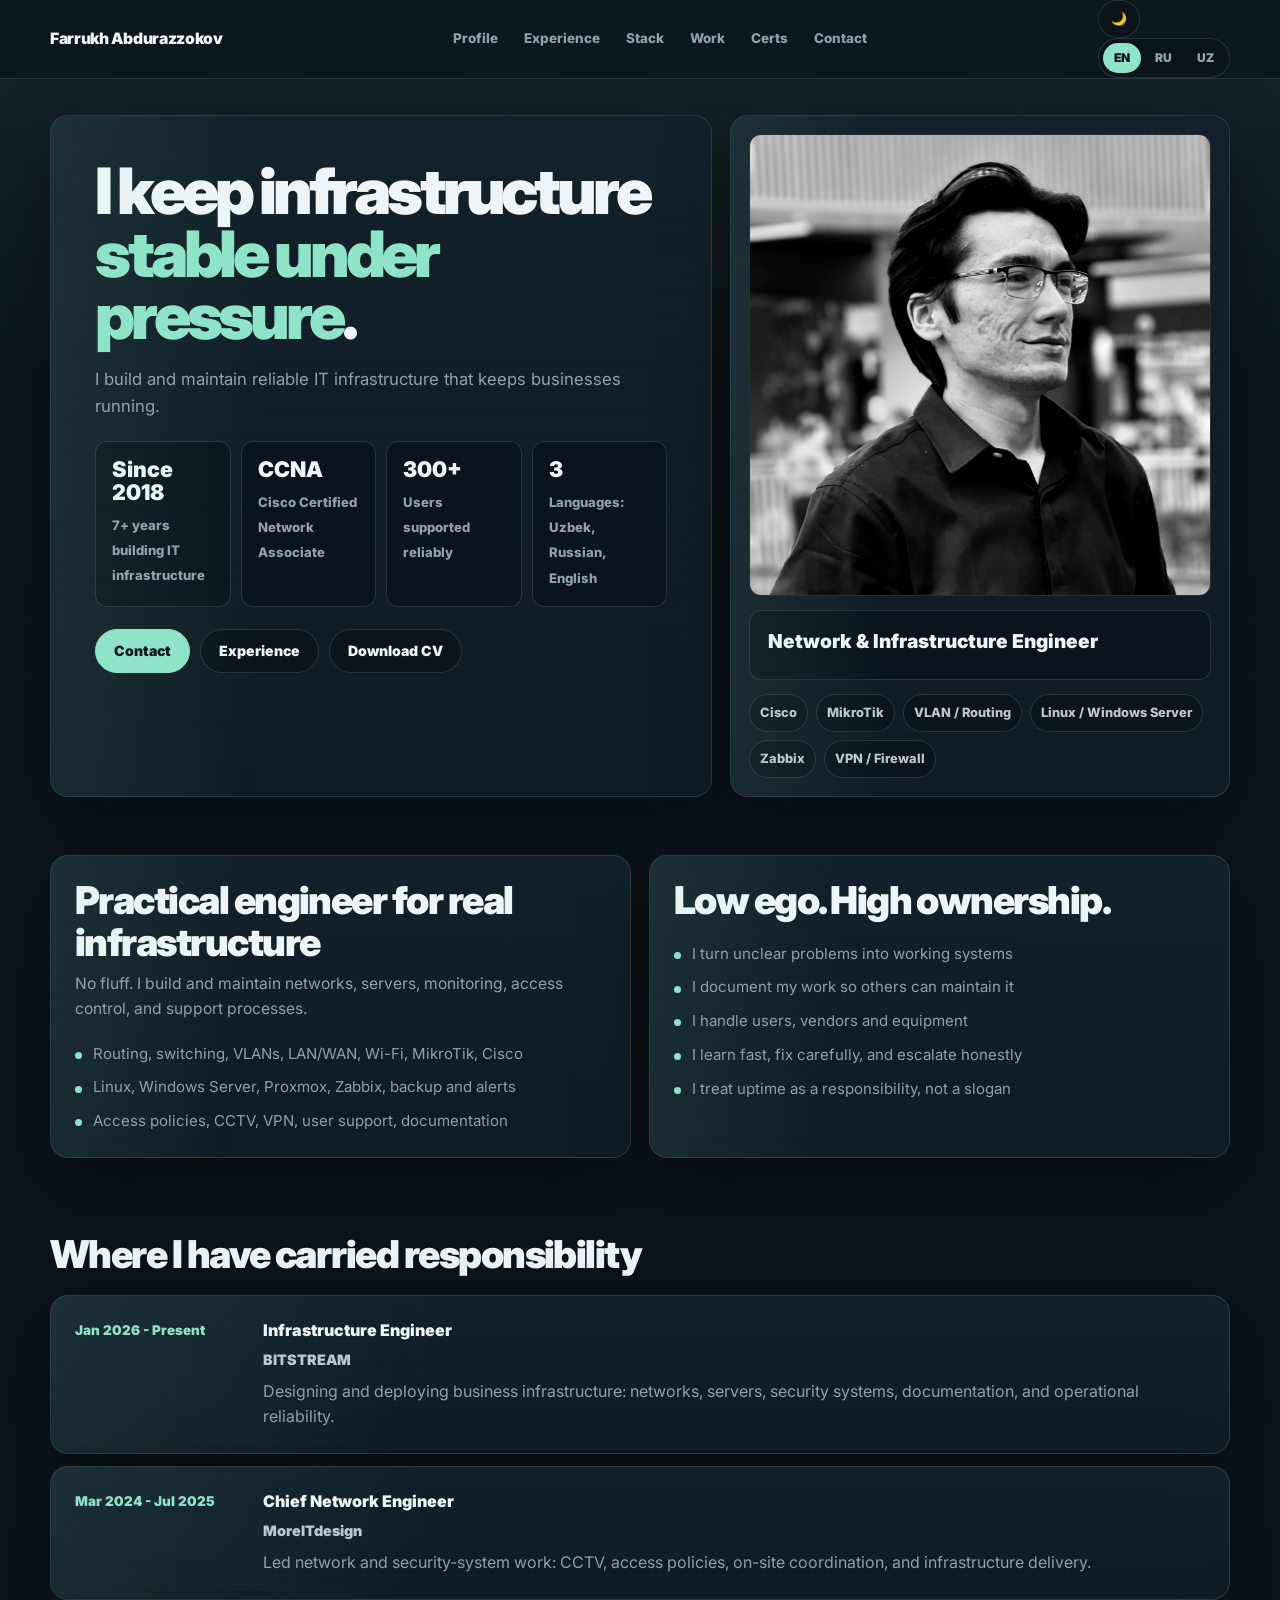
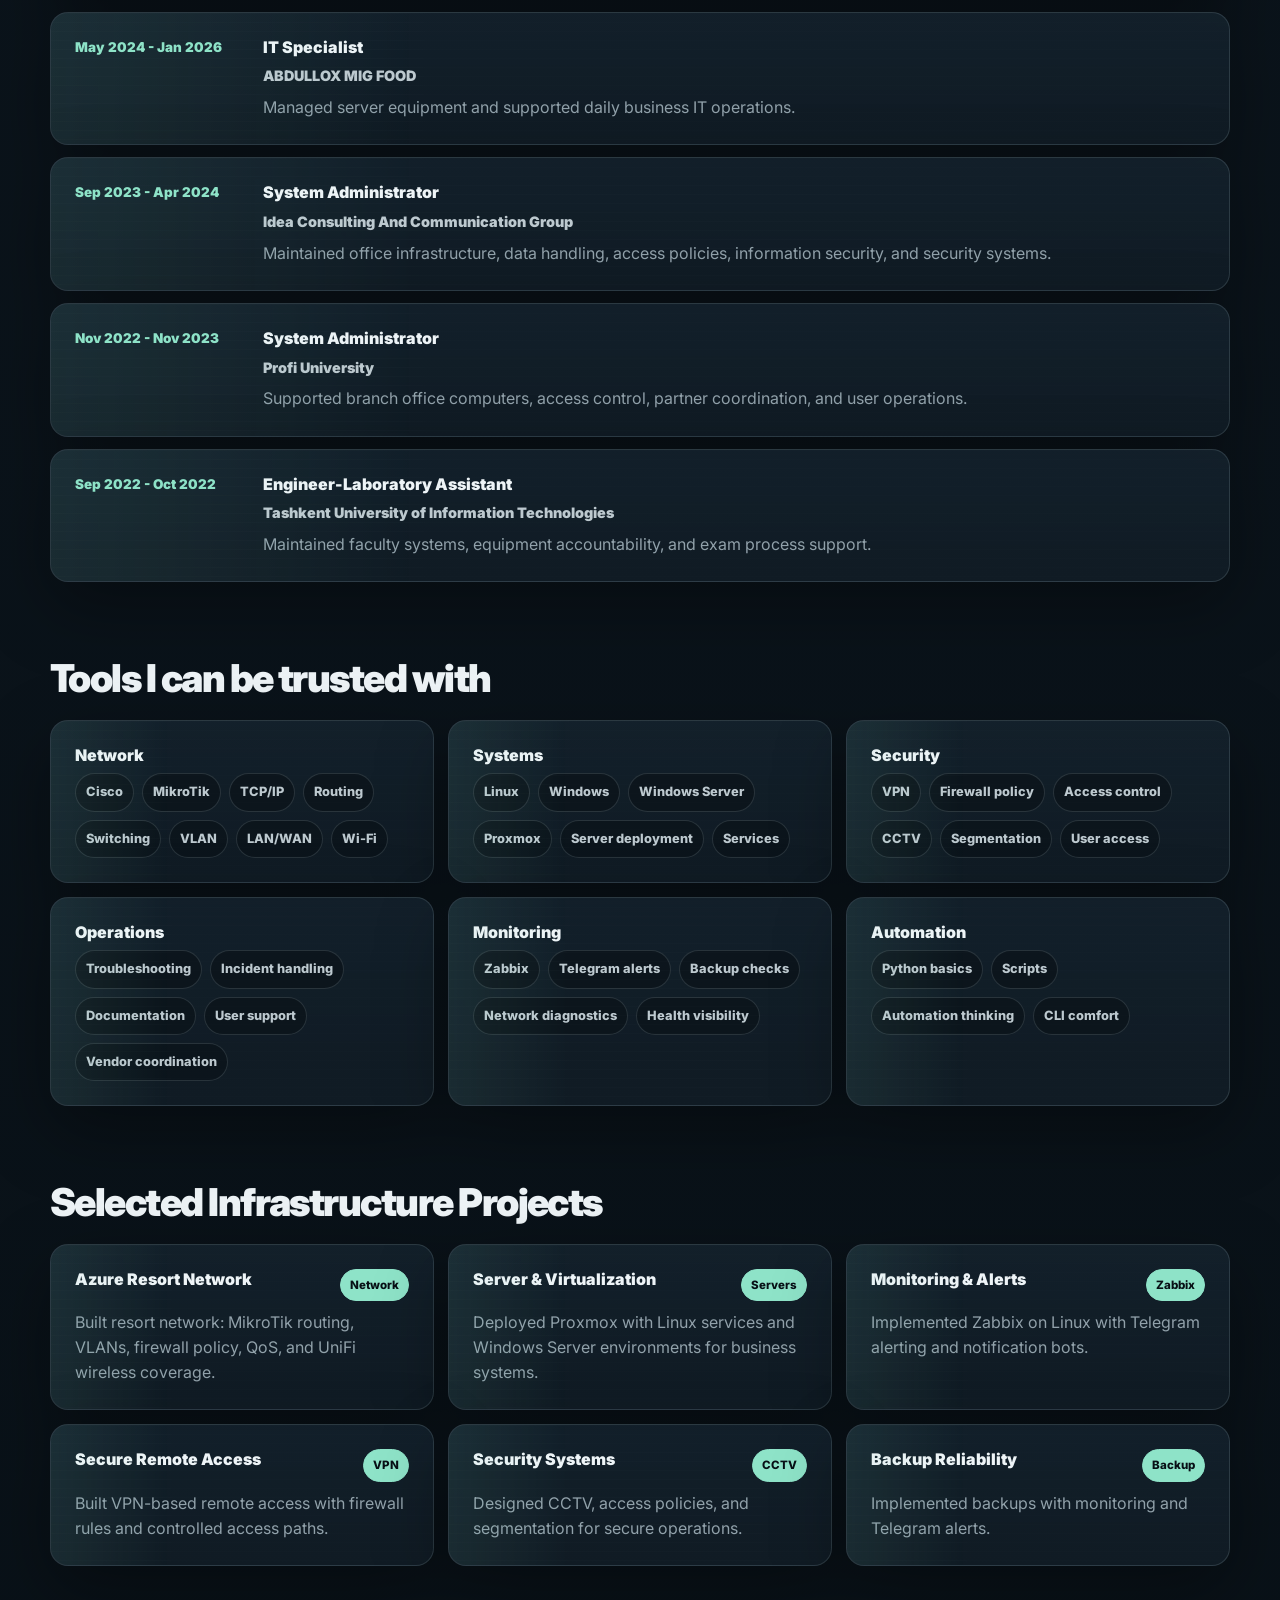
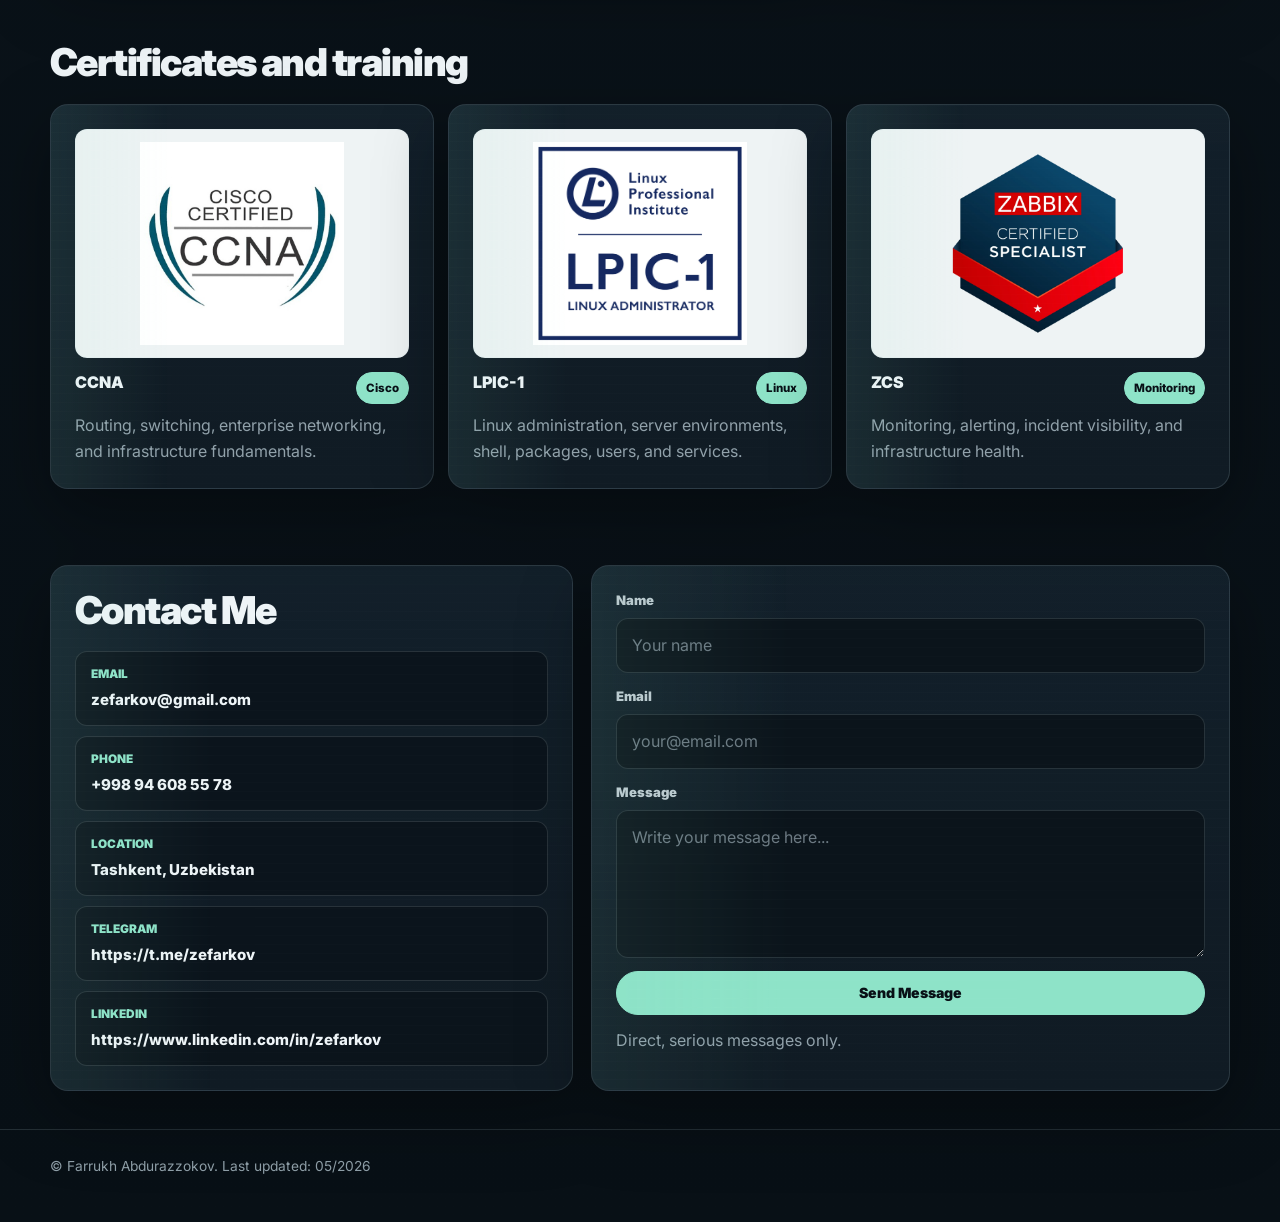
==== commit e25cba5f: "Add files via upload" ====
--- a/index.html
+++ b/index.html
@@ -15,12 +15,6 @@
     <div class="container nav">
       <a href="#" class="brand"><span id="brand-text">Farrukh</span></a>
 
-      <button class="menu-toggle" type="button" aria-label="Open menu" aria-controls="site-menu" aria-expanded="false">
-        <span></span>
-        <span></span>
-        <span></span>
-      </button>
-
       <div class="nav-side" id="site-menu">
         <nav class="nav-links">
           <a id="nav-about" href="#about">About</a>
@@ -30,7 +24,9 @@
           <a id="nav-certifications" href="#certifications">Certifications</a>
           <a id="nav-contact" href="#contact">Contact</a>
         </nav>
-
+      </div>
+
+      <div class="header-actions">
         <button class="theme-toggle" id="theme-toggle" type="button" aria-label="Switch to light theme" aria-pressed="false">
           <span id="theme-label">Dark</span>
         </button>
@@ -41,6 +37,12 @@
           <button class="lang-btn" data-lang="uz" type="button">UZ</button>
         </div>
       </div>
+
+      <button class="menu-toggle" type="button" aria-label="Open menu" aria-controls="site-menu" aria-expanded="false">
+        <span></span>
+        <span></span>
+        <span></span>
+      </button>
     </div>
   </header>
 
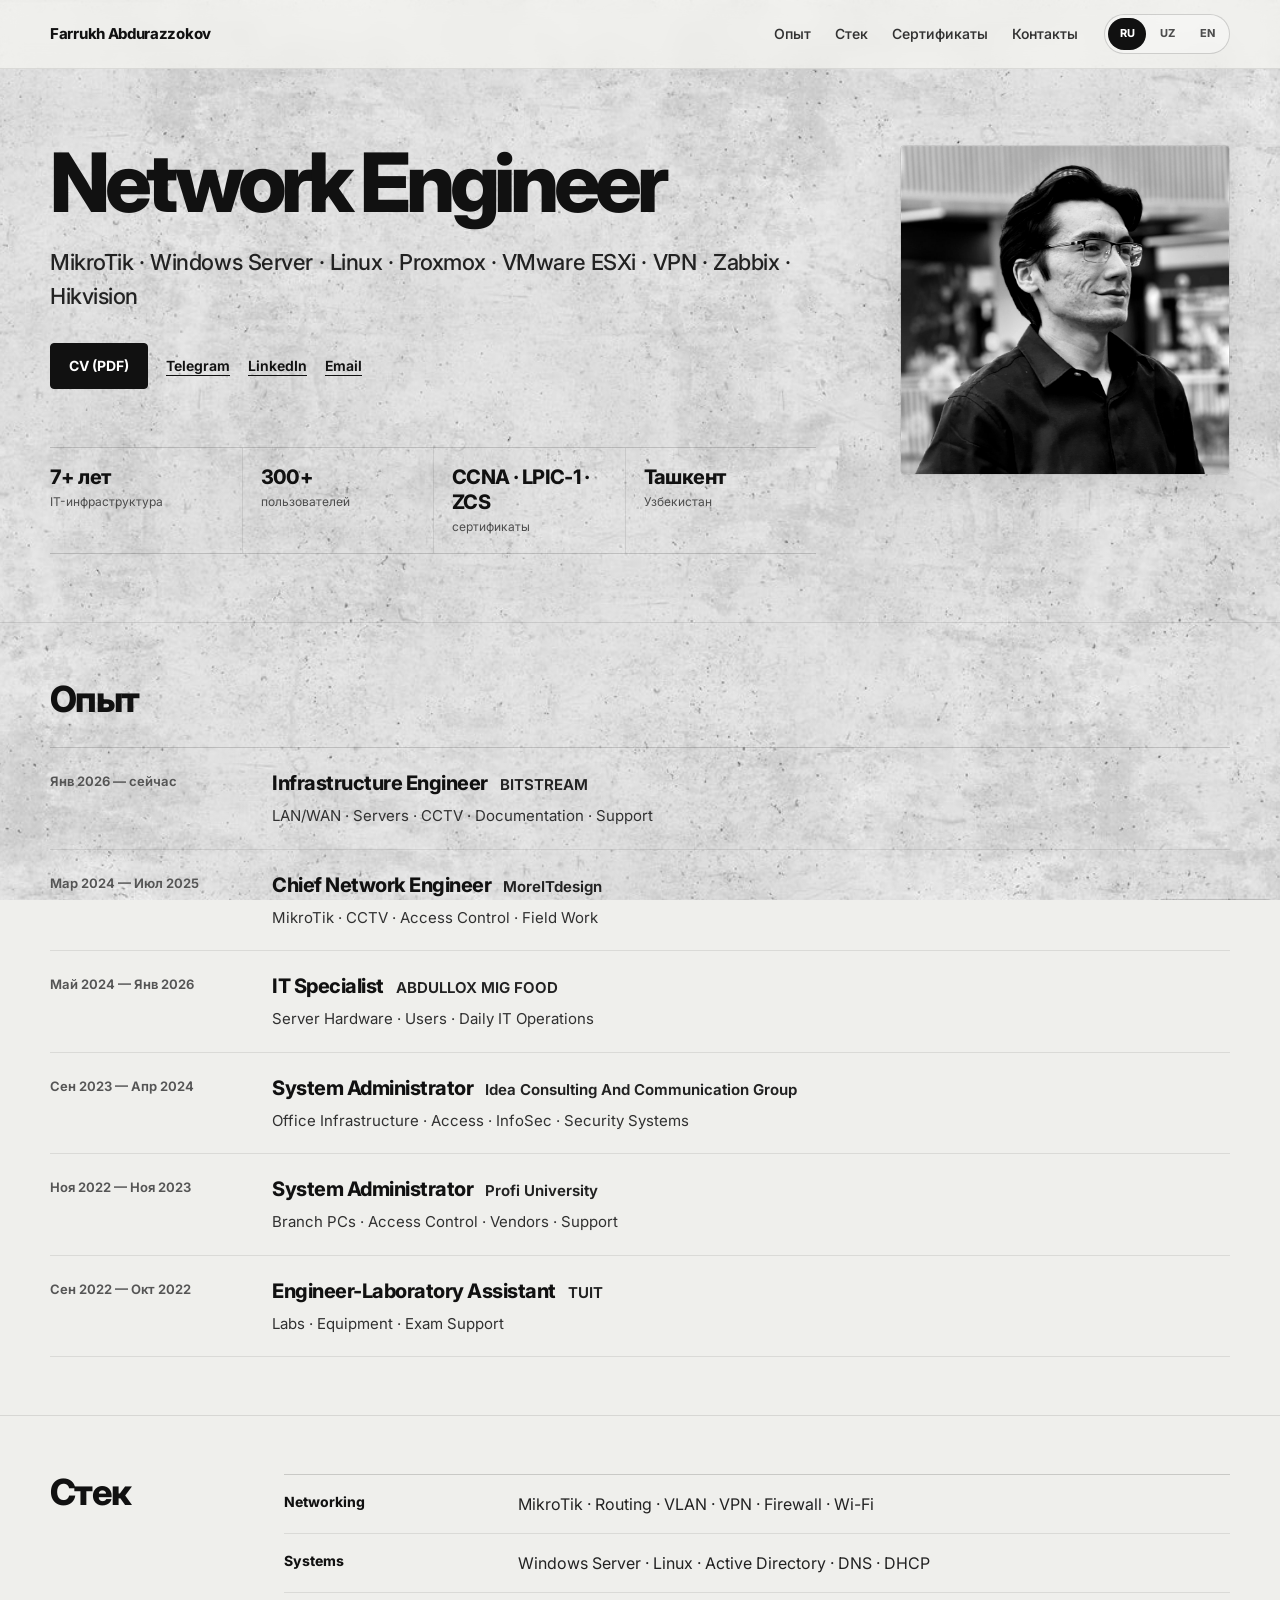
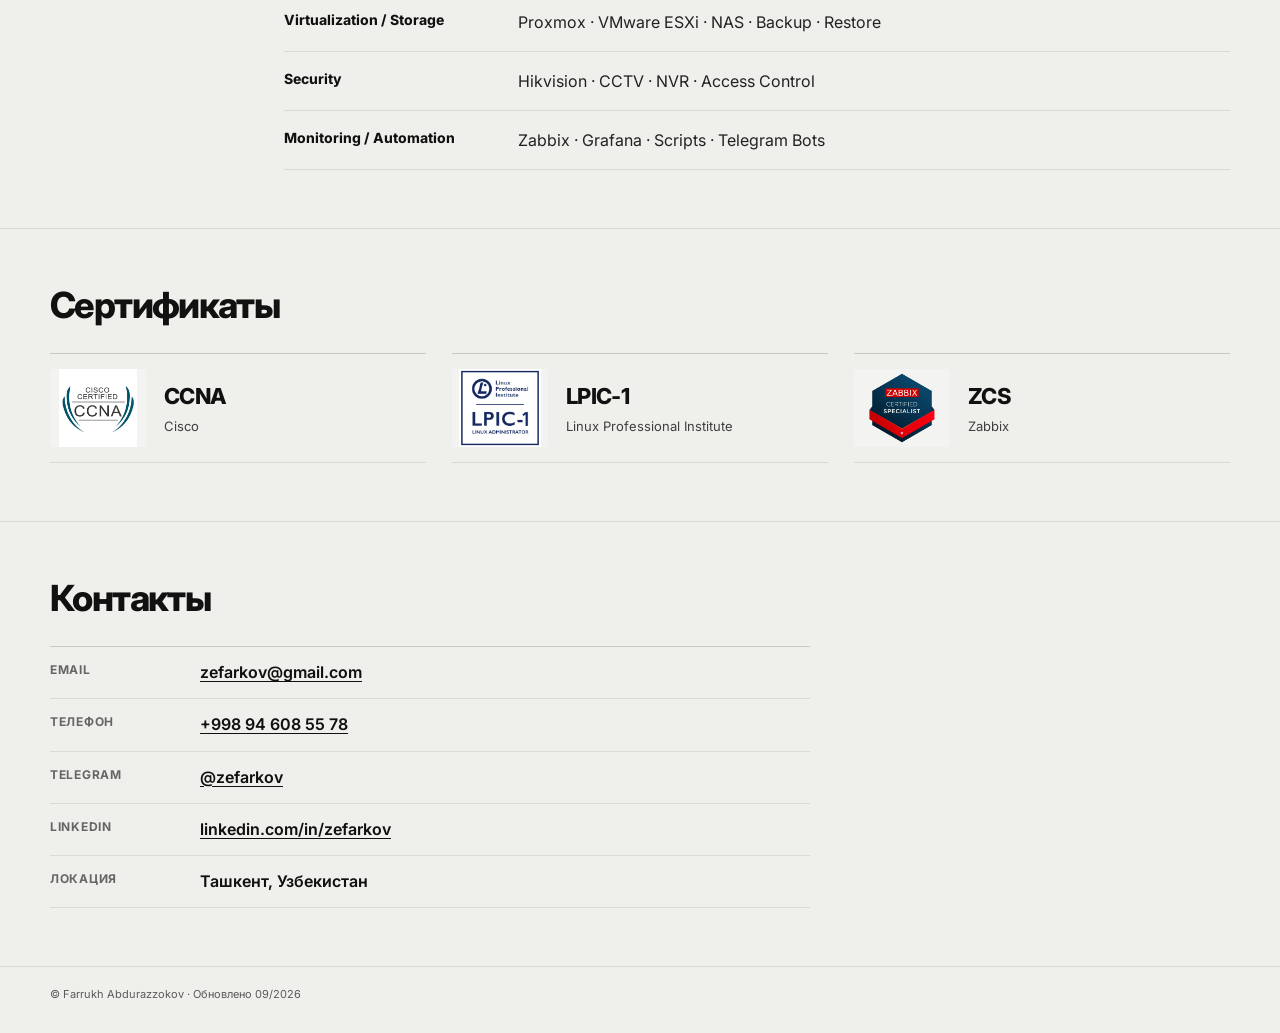
==== commit 399eeccf: "Add files via upload" ====
--- a/index.html
+++ b/index.html
@@ -1,229 +1,144 @@
 <!DOCTYPE html>
-<html lang="en">
+<html lang="ru">
 <head>
   <meta charset="UTF-8" />
   <meta name="viewport" content="width=device-width, initial-scale=1.0" />
-  <title>Farrukh Abdurazzokov | Network Engineer</title>
-  <meta name="description" content="Personal website of Farrukh Abdurazzokov - network engineer, systems administrator, and IT infrastructure specialist." />
+  <title>Farrukh Abdurazzokov — Network Engineer</title>
+  <meta name="description" content="Network engineer in Tashkent. MikroTik, Windows Server, Linux, Proxmox, VMware ESXi, VPN, Zabbix, Hikvision." />
+  <meta name="theme-color" content="#efefec" />
+  <link rel="canonical" href="https://zefarkov.uz/" />
+  <script>
+    (() => {
+      const host = location.hostname.toLowerCase();
+      if (host === "www.zefarkov.uz") {
+        location.replace("https://zefarkov.uz/");
+        return;
+      }
+      if (host === "zefarkov.uz" && (location.pathname !== "/" || location.search || location.hash)) {
+        history.replaceState(null, "", "/");
+      }
+    })();
+  </script>
+  <meta property="og:type" content="website" />
+  <meta property="og:url" content="https://zefarkov.uz/" />
+  <meta property="og:title" content="Farrukh Abdurazzokov — Network Engineer" />
+  <meta property="og:description" content="MikroTik, Windows Server, Linux, Proxmox, VMware ESXi, VPN, Zabbix, Hikvision." />
+  <meta property="og:image" content="https://zefarkov.uz/assets/images/profile.jpg" />
+  <meta name="twitter:card" content="summary_large_image" />
   <link rel="preconnect" href="https://fonts.googleapis.com" />
   <link rel="preconnect" href="https://fonts.gstatic.com" crossorigin />
-  <link href="https://fonts.googleapis.com/css2?family=Inter:wght@400;500;600;700;800;900&display=swap" rel="stylesheet" />
+  <link href="https://fonts.googleapis.com/css2?family=Inter:wght@400;500;600;700;800&display=swap" rel="stylesheet" />
   <link rel="stylesheet" href="assets/css/style.css" />
 </head>
 <body>
   <header class="site-header">
     <div class="container nav">
-      <a href="#" class="brand"><span id="brand-text">Farrukh</span></a>
+      <button type="button" class="brand" data-scroll-target="top"><span id="brand-text">Farrukh Abdurazzokov</span></button>
 
       <div class="nav-side" id="site-menu">
-        <nav class="nav-links">
-          <a id="nav-about" href="#about">About</a>
-          <a id="nav-experience" href="#experience">Experience</a>
-          <a id="nav-skills" href="#skills">Skills</a>
-          <a id="nav-projects" href="#projects">Projects</a>
-          <a id="nav-certifications" href="#certifications">Certifications</a>
-          <a id="nav-contact" href="#contact">Contact</a>
+        <nav class="nav-links" aria-label="Primary navigation">
+          <button type="button" class="nav-link" id="nav-experience" data-scroll-target="experience">Опыт</button>
+          <button type="button" class="nav-link" id="nav-skills" data-scroll-target="skills">Стек</button>
+          <button type="button" class="nav-link" id="nav-certifications" data-scroll-target="certifications">Сертификаты</button>
+          <button type="button" class="nav-link" id="nav-contact" data-scroll-target="contact">Контакты</button>
         </nav>
-      </div>
-
-      <div class="header-actions">
-        <button class="theme-toggle" id="theme-toggle" type="button" aria-label="Switch to light theme" aria-pressed="false">
-          <span id="theme-label">Dark</span>
-        </button>
 
         <div class="lang-switch" aria-label="Language switcher">
-          <button class="lang-btn active" data-lang="en" type="button">EN</button>
-          <button class="lang-btn" data-lang="ru" type="button">RU</button>
-          <button class="lang-btn" data-lang="uz" type="button">UZ</button>
+          <button type="button" class="lang-btn" data-lang="ru">RU</button>
+          <button type="button" class="lang-btn" data-lang="uz">UZ</button>
+          <button type="button" class="lang-btn" data-lang="en">EN</button>
         </div>
       </div>
 
       <button class="menu-toggle" type="button" aria-label="Open menu" aria-controls="site-menu" aria-expanded="false">
-        <span></span>
-        <span></span>
-        <span></span>
+        <span></span><span></span><span></span>
       </button>
     </div>
   </header>
 
-  <main>
+  <main id="top">
     <section class="hero">
       <div class="container hero-wrap">
-        <div class="panel hero-main">
-          <h1 id="hero-title"></h1>
-          <p id="hero-text"></p>
-          <div class="stats" id="stats"></div>
+        <div class="hero-main">
+          <h1 id="hero-title">Network Engineer</h1>
+          <p class="hero-stack" id="hero-text">MikroTik · Windows Server · Linux · Proxmox · VMware ESXi · VPN · Zabbix · Hikvision</p>
+
           <div class="hero-actions">
-            <a class="btn btn-primary" id="hero-primary" href="#contact">Contact Me</a>
-            <a class="btn btn-secondary" id="hero-secondary" href="#experience">View Experience</a>
-            <a class="btn btn-soft" id="hero-cv" href="assets/cv/CV_Farrukh_EN.pdf" download>Download CV</a>
+            <a class="btn btn-primary" id="hero-cv" href="assets/cv/Farrukh_Abdurazzokov_CV_RU.pdf" download>CV (PDF)</a>
+            <a class="direct-link" id="hero-telegram" href="https://t.me/zefarkov" target="_blank" rel="noopener noreferrer">Telegram</a>
+            <a class="direct-link" id="hero-linkedin" href="https://www.linkedin.com/in/zefarkov" target="_blank" rel="noopener noreferrer">LinkedIn</a>
+            <a class="direct-link" id="hero-email" href="mailto:zefarkov@gmail.com">Email</a>
           </div>
-          
 
+          <div class="facts" id="facts"></div>
         </div>
 
-        <aside class="panel hero-side">
-          <img class="profile-photo" id="profile-photo" src="assets/images/profile.jpg" alt="Profile photo" />
-
-          <div class="profile-box">
-            <div class="role" id="summary-role"></div>
-          </div>
-          <div class="hero-tags" id="hero-tags"></div>          
+        <aside class="hero-side" aria-label="Profile photo">
+          <img class="profile-photo" id="profile-photo" src="assets/images/profile.jpg" alt="Farrukh Abdurazzokov" width="960" height="960" />
         </aside>
-      </div>
-    </section>
-
-    <section class="section-sm" id="about">
-      <div class="container grid-2">
-        <div class="card" id="about-card">
-          <div class="section-head">
-            <h2></h2>
-            <p></p>
-          </div>
-          <ul class="list-clean"></ul>
-        </div>
-
-        <div class="card" id="value-card">
-          <div class="section-head">
-            <h2></h2>
-          </div>
-          <ul class="list-clean"></ul>
-        </div>
       </div>
     </section>
 
     <section class="section" id="experience">
       <div class="container">
-        <div class="section-head">
-          <h2 id="experience-title"></h2>
-        </div>
+        <h2 id="experience-title">Опыт</h2>
         <div class="timeline" id="experience-list"></div>
       </div>
     </section>
 
     <section class="section" id="skills">
-      <div class="container">
-        <div class="section-head">
-          <h2 id="skills-title"></h2>
-        </div>
-        <div class="skills-grid" id="skills-list"></div>
-      </div>
-    </section>
-
-    <section class="section" id="projects">
-      <div class="container">
-        <div class="section-head">
-          <h2 id="projects-title"></h2>
-        </div>
-        <div class="projects-grid" id="projects-list"></div>
+      <div class="container stack-layout">
+        <h2 id="skills-title">Стек</h2>
+        <div class="stack-list" id="skills-list"></div>
       </div>
     </section>
 
     <section class="section" id="certifications">
       <div class="container">
-        <div class="section-head">
-          <h2 id="certs-title"></h2>
-        </div>
+        <h2 id="certs-title">Сертификаты</h2>
         <div class="cert-grid" id="certs-list"></div>
       </div>
     </section>
 
-    <section class="section" id="contact">
-      <div class="container contact-wrap">
-        <div class="contact-card">
-          <div class="section-head">
-            <h2 id="contact-title"></h2>
-          </div>
-
-          <div class="contact-lines">
-            <div class="contact-line">
-              <small id="contact-email-label"></small>
-              <strong id="contact-email-value"></strong>
-            </div>
-            <div class="contact-line">
-              <small id="contact-phone-label"></small>
-              <strong id="contact-phone-value"></strong>
-            </div>
-            <div class="contact-line">
-              <small id="contact-location-label"></small>
-              <strong id="contact-location-value"></strong>
-            </div>
-            <div class="contact-line">
-              <small id="contact-telegram-label"></small>
-              <a id="contact-telegram-value"></a>
-            </div>
-            <div class="contact-line">
-              <small id="contact-linkedin-label"></small>
-              <a id="contact-linkedin-value"></a>
-            </div>
-            <div class="contact-line">
-              <small id="contact-github-label"></small>
-              <a id="contact-github-value"></a>
-            </div>
-          </div>
-        </div>
-
-        <div class="contact-card">
-          <form class="contact-form" id="contact-form" method="POST">
-            <input type="hidden" name="_subject" value="New message from portfolio website">
-            <input type="text" name="_gotcha" style="display:none">
-            <input type="hidden" name="_next" value="https://zefarkov.uz/">
-
-            <div class="field">
-            <label id="label-name" for="name"></label>
-            <input id="name" name="name" type="text" placeholder="Your name" required />
-            </div>
-
-            <div class="field">
-            <label id="label-email" for="email"></label>
-            <input id="email" name="email" type="email" placeholder="your@email.com" required />
-            </div>
-
-            <div class="field">
-            <label id="label-message" for="message"></label>
-            <textarea id="message" name="message" placeholder="Write your message here..." required></textarea>
-            </div>
-
-            <button class="send-btn" id="send-btn" type="submit"></button>
-            <div class="form-note" id="form-note"></div>
-          </form>
-        </div>
+    <section class="section contact-section" id="contact">
+      <div class="container">
+        <h2 id="contact-title">Контакты</h2>
+        <div class="contact-list" id="contact-list"></div>
       </div>
     </section>
-
   </main>
 
   <footer class="footer">
     <div class="container" id="footer-text"></div>
   </footer>
 
-<script src="assets/js/content.js"></script>
-<script src="assets/js/app.js"></script>
+  <script src="assets/js/content.js"></script>
+  <script src="assets/js/app.js"></script>
 
-<script>
-  fetch("https://track.zefarkov.uz/", {
-    method: "POST",
-    headers: { "Content-Type": "application/json" },
-    body: JSON.stringify({
-      eventType: "visit",
-      page: location.href,
-      ref: document.referrer || "",
-      ua: navigator.userAgent
-    })
-  }).catch(() => {});
-
-  document.getElementById("hero-cv")?.addEventListener("click", () => {
+  <script>
     fetch("https://track.zefarkov.uz/", {
       method: "POST",
       headers: { "Content-Type": "application/json" },
       body: JSON.stringify({
-        eventType: "download",
-        page: "cv",
-        ref: location.href,
+        eventType: "visit",
+        page: location.pathname,
+        ref: document.referrer || "",
         ua: navigator.userAgent
       })
     }).catch(() => {});
-  });
-</script>
+
+    document.getElementById("hero-cv")?.addEventListener("click", () => {
+      fetch("https://track.zefarkov.uz/", {
+        method: "POST",
+        headers: { "Content-Type": "application/json" },
+        body: JSON.stringify({
+          eventType: "download",
+          page: "cv",
+          ref: location.pathname,
+          ua: navigator.userAgent
+        })
+      }).catch(() => {});
+    });
+  </script>
 </body>
 </html>
--- a/assets/css/style.css
+++ b/assets/css/style.css
@@ -1,591 +1,128 @@
 :root{
-  --bg:#081016;
-  --bg-2:#0c151d;
-  --surface:#101b24;
-  --surface-2:#14222d;
-  --surface-3:#0b141b;
-  --text:#eef4f7;
-  --muted:#91a1aa;
-  --soft:#bdc9cf;
-  --line:rgba(188,208,218,.16);
-  --line-strong:rgba(188,208,218,.28);
-  --accent:#8ee3c8;
-  --accent-2:#d6b66b;
-  --shadow:0 24px 70px rgba(0,0,0,.34);
-  --shadow-soft:0 10px 30px rgba(0,0,0,.2);
-  --radius:18px;
-  --radius-sm:12px;
+  --text:#111;
+  --muted:#3b3b3b;
+  --soft:#656565;
+  --line:rgba(0,0,0,.16);
+  --line-soft:rgba(0,0,0,.09);
   --max:1180px;
 }
-:root[data-theme="light"]{
-  --bg:#eef3f4;
-  --bg-2:#f7f9f9;
-  --surface:#ffffff;
-  --surface-2:#f8fbfb;
-  --surface-3:#edf3f4;
-  --text:#101820;
-  --muted:#5f6e76;
-  --soft:#34434b;
-  --line:rgba(16,24,32,.12);
-  --line-strong:rgba(16,24,32,.22);
-  --accent:#0f8f78;
-  --accent-2:#8a651e;
-  --shadow:0 24px 60px rgba(16,24,32,.1);
-  --shadow-soft:0 10px 28px rgba(16,24,32,.08);
-}
 *{box-sizing:border-box;margin:0;padding:0}
-html{scroll-behavior:smooth}
+html{scroll-behavior:smooth;scroll-padding-top:78px}
 body{
   min-height:100vh;
+  color:var(--text);
   font-family:Inter,system-ui,-apple-system,BlinkMacSystemFont,"Segoe UI",sans-serif;
-  color:var(--text);
-  background:
-    linear-gradient(180deg, rgba(142,227,200,.08), transparent 24rem),
-    radial-gradient(circle at 78% -8%, rgba(142,227,200,.16), transparent 24rem),
-    linear-gradient(180deg, var(--bg-2), var(--bg));
-  line-height:1.58;
+  line-height:1.45;
   -webkit-font-smoothing:antialiased;
-  text-rendering:optimizeLegibility;
+  background-color:#efefec;
+  background-image:linear-gradient(rgba(255,255,255,.18),rgba(255,255,255,.18)),url("../images/background-concrete-white-horizontal.jpg");
+  background-size:cover,cover;
+  background-position:center,center;
+  background-repeat:no-repeat,no-repeat;
+  background-attachment:fixed,fixed;
 }
-body::before{
-  content:"";
-  position:fixed;
-  inset:0;
-  z-index:-1;
-  pointer-events:none;
-  background:repeating-linear-gradient(
-    180deg,
-    rgba(255,255,255,.035) 0,
-    rgba(255,255,255,.035) 1px,
-    transparent 1px,
-    transparent 7px
-  );
-  mix-blend-mode:soft-light;
-  opacity:.55;
-}
-:root[data-theme="light"] body::before{
-  background:repeating-linear-gradient(
-    180deg,
-    rgba(16,24,32,.04) 0,
-    rgba(16,24,32,.04) 1px,
-    transparent 1px,
-    transparent 7px
-  );
-  mix-blend-mode:multiply;
-  opacity:.42;
-}
+a{color:inherit;text-decoration:none}
+button{font:inherit;border:0;background:none;color:inherit}
 img{display:block;max-width:100%}
-a{text-decoration:none;color:inherit}
-button,input,textarea,select{font:inherit}
-.container{width:min(calc(100% - 40px), var(--max));margin:0 auto}
-.section,.section-sm{padding:38px 0}
-.site-header{
-  position:sticky;
-  top:0;
-  z-index:50;
-  border-bottom:1px solid var(--line);
-  background:color-mix(in srgb, var(--bg-2) 82%, transparent);
-  backdrop-filter:blur(18px);
-  -webkit-backdrop-filter:blur(18px);
-}
-.nav{
-  min-height:72px;
-  display:flex;
-  align-items:center;
-  justify-content:space-between;
-  gap:18px;
-}
-.brand{
-  min-width:max-content;
-  color:var(--text);
-  font-size:.98rem;
-  font-weight:900;
-  letter-spacing:-.02em;
+.container{width:min(calc(100% - 48px),var(--max));margin:0 auto}
+
+.site-header{position:sticky;top:0;z-index:20;background:rgba(245,245,242,.72);border-bottom:1px solid var(--line-soft);backdrop-filter:blur(10px)}
+.nav{min-height:68px;display:flex;align-items:center;justify-content:space-between;gap:28px}
+.brand{font-size:15px;font-weight:750;letter-spacing:-.02em;cursor:pointer;white-space:nowrap}
+.nav-side{display:flex;align-items:center;gap:26px}
+.nav-links{display:flex;align-items:center;gap:24px}
+.nav-link{font-size:14px;font-weight:550;color:#333;cursor:pointer}
+.nav-link:hover{color:#000}
+.lang-switch{display:flex;gap:2px;padding:3px;border:1px solid var(--line);border-radius:999px;background:rgba(255,255,255,.34)}
+.lang-btn{width:38px;height:32px;border-radius:999px;font-size:11px;font-weight:750;cursor:pointer;color:#4d4d4d}
+.lang-btn.active{background:#111;color:#fff}
+.menu-toggle{display:none;width:40px;height:38px;cursor:pointer;flex-direction:column;align-items:center;justify-content:center;gap:5px}
+.menu-toggle span{width:20px;height:1.5px;background:#111}
+
+.hero{padding:76px 0 68px}
+.hero-wrap{display:grid;grid-template-columns:minmax(0,1fr) 330px;gap:84px;align-items:start}
+.hero-main h1{font-size:clamp(58px,6.4vw,88px);line-height:.93;font-weight:800;letter-spacing:-.065em;max-width:700px}
+.hero-stack{margin-top:24px;max-width:780px;font-size:22px;line-height:1.55;font-weight:500;letter-spacing:-.02em;color:#222}
+.hero-actions{display:flex;align-items:center;flex-wrap:wrap;gap:18px;margin-top:30px}
+.btn{display:inline-flex;align-items:center;justify-content:center;min-height:46px;padding:0 18px;border:1px solid #111;border-radius:4px;font-size:14px;font-weight:700}
+.btn-primary{background:#111;color:#fff}
+.direct-link{font-size:14px;font-weight:650;text-decoration:underline;text-underline-offset:4px}
+.hero-side{justify-self:end;width:100%}
+.profile-photo{width:100%;height:auto;border-radius:4px;filter:grayscale(1) contrast(1.05);border:1px solid rgba(0,0,0,.10);box-shadow:0 10px 28px rgba(0,0,0,.08)}
+
+.facts{display:grid;grid-template-columns:repeat(4,minmax(0,1fr));max-width:850px;margin-top:58px;border-top:1px solid var(--line);border-bottom:1px solid var(--line)}
+.fact{padding:17px 18px 17px 0;min-height:84px}
+.fact+.fact{padding-left:18px;border-left:1px solid var(--line-soft)}
+.fact strong{display:block;font-size:20px;line-height:1.25;font-weight:760;letter-spacing:-.03em}
+.fact span{display:block;margin-top:4px;color:#4c4c4c;font-size:12px;line-height:1.4}
+
+.section{padding:58px 0;border-top:1px solid rgba(0,0,0,.10)}
+.section h2{font-size:36px;line-height:1;font-weight:780;letter-spacing:-.045em;margin-bottom:30px}
+.timeline{border-top:1px solid var(--line)}
+.timeline-item{display:grid;grid-template-columns:180px 1fr;gap:42px;padding:21px 0;border-bottom:1px solid var(--line-soft)}
+.timeline-date{padding-top:3px;color:#555;font-size:13px;font-weight:650}
+.job-line{display:flex;align-items:baseline;flex-wrap:wrap;gap:8px 12px}
+.job-line h3{font-size:20px;font-weight:750;letter-spacing:-.025em}
+.job-line span{font-size:15px;font-weight:650;color:#222}
+.timeline-main p{margin-top:7px;color:#303030;font-size:15px;line-height:1.5}
+
+.stack-layout{display:grid;grid-template-columns:180px 1fr;gap:54px;align-items:start}
+.stack-layout h2{margin:0}
+.stack-list{border-top:1px solid var(--line)}
+.stack-row{display:grid;grid-template-columns:210px 1fr;gap:24px;padding:17px 0;border-bottom:1px solid var(--line-soft)}
+.stack-row strong{font-size:14px;font-weight:750}
+.stack-row span{font-size:16px;color:#222;line-height:1.5}
+
+.cert-grid{display:grid;grid-template-columns:repeat(3,minmax(0,1fr));gap:26px}
+.cert-card{display:grid;grid-template-columns:96px 1fr;gap:18px;align-items:center;padding:15px 0;border-top:1px solid var(--line);border-bottom:1px solid var(--line-soft)}
+.cert-card img{width:96px;height:78px;object-fit:contain;background:rgba(255,255,255,.24)}
+.cert-card h3{font-size:22px;font-weight:780;letter-spacing:-.03em}
+.cert-card p{margin-top:4px;color:#3f3f3f;font-size:13px}
+
+.contact-list{max-width:760px;border-top:1px solid var(--line)}
+.contact-row{display:grid;grid-template-columns:130px 1fr;gap:20px;padding:14px 0;border-bottom:1px solid var(--line-soft)}
+.contact-row span{font-size:12px;font-weight:700;color:#666;text-transform:uppercase;letter-spacing:.06em}
+.contact-row a,.contact-row strong{font-size:16px;font-weight:620;overflow-wrap:anywhere}
+.contact-row a{text-decoration:underline;text-underline-offset:3px}
+.footer{padding:20px 0 30px;border-top:1px solid rgba(0,0,0,.10);font-size:11px;color:#5b5b5b}
+
+@media(max-width:900px){
+  .hero-wrap{grid-template-columns:1fr 290px;gap:48px}
+  .facts{grid-template-columns:repeat(2,minmax(0,1fr))}
+  .fact:nth-child(3){border-left:0;border-top:1px solid var(--line-soft);padding-left:0}
+  .fact:nth-child(4){border-top:1px solid var(--line-soft)}
 }
 
-.nav-side{
-  display:flex;
-  align-items:center;
-  justify-content:flex-end;
-  gap:10px;
-  min-width:0;
-}
-.nav-links{
-  display:flex;
-  align-items:center;
-  gap:4px;
-  flex-wrap:nowrap;
-  white-space:nowrap;
-}
-.nav-links a,.lang-btn,.theme-toggle{
-  color:var(--muted);
-  border:1px solid transparent;
-  border-radius:999px;
-  transition:color .18s ease,border-color .18s ease,background .18s ease,transform .18s ease;
-}
-.nav-links a{
-  padding:9px 10px;
-  font-size:.84rem;
-  font-weight:800;
-}
-.nav-links a:hover,.nav-links a.active{
-  color:var(--text);
-  background:color-mix(in srgb, var(--surface) 70%, transparent);
-  border-color:var(--line);
-}
-.theme-toggle{
-  min-height:38px;
-  display:inline-flex;
-  align-items:center;
-  gap:8px;
-  padding:0 12px;
-  background:var(--surface-3);
-  border-color:var(--line);
-  cursor:pointer;
-  font-size:.8rem;
-  font-weight:900;
-}
-.theme-toggle:hover{color:var(--text);border-color:var(--line-strong)}
-.theme-dot{
-  width:12px;
-  height:12px;
-  border-radius:50%;
-  background:var(--accent);
-  box-shadow:0 0 18px color-mix(in srgb, var(--accent) 55%, transparent);
-}
-:root[data-theme="light"] .theme-dot{background:var(--accent-2)}
-.lang-switch{
-  display:flex;
-  align-items:center;
-  gap:4px;
-  padding:4px;
-  border:1px solid var(--line);
-  border-radius:999px;
-  background:var(--surface-3);
-}
-.lang-btn{
-  min-width:38px;
-  height:30px;
-  border:none;
-  background:transparent;
-  cursor:pointer;
-  font-size:.75rem;
-  font-weight:900;
-}
-.lang-btn.active{
-  color:var(--bg);
-  background:var(--accent);
-}
-:root[data-theme="light"] .lang-btn.active{color:#fff}
-.menu-toggle{
-  display:none;
-  width:44px;
-  height:40px;
-  border:1px solid var(--line);
-  border-radius:12px;
-  background:var(--surface);
-  cursor:pointer;
-  align-items:center;
-  justify-content:center;
-  gap:5px;
-  flex-direction:column;
-}
-.menu-toggle span{
-  width:20px;
-  height:2px;
-  border-radius:2px;
-  background:var(--text);
-  transition:transform .18s ease,opacity .18s ease;
-}
-.menu-open .menu-toggle span:nth-child(1){transform:translateY(7px) rotate(45deg)}
-.menu-open .menu-toggle span:nth-child(2){opacity:0}
-.menu-open .menu-toggle span:nth-child(3){transform:translateY(-7px) rotate(-45deg)}
-.hero{padding:36px 0 20px}
-.hero-wrap{
-  display:grid;
-  grid-template-columns:minmax(0,1.14fr) minmax(300px,.86fr);
-  gap:18px;
-  align-items:stretch;
-}
-.panel,.card,.timeline-item,.skill-box,.cert-card,.project-card,.contact-card{
-  position:relative;
-  overflow:hidden;
-  border:1px solid var(--line);
-  border-radius:var(--radius);
-  background:
-    linear-gradient(180deg, color-mix(in srgb, var(--surface-2) 88%, transparent), var(--surface));
-  box-shadow:var(--shadow);
-}
-.panel::before,.card::before,.timeline-item::before,.skill-box::before,.cert-card::before,.project-card::before,.contact-card::before{
-  content:"";
-  position:absolute;
-  inset:0;
-  pointer-events:none;
-  background:
-    linear-gradient(90deg, color-mix(in srgb, var(--accent) 28%, transparent), transparent 32%),
-    repeating-linear-gradient(180deg, rgba(255,255,255,.035) 0 1px, transparent 1px 9px);
-  opacity:.3;
-}
-:root[data-theme="light"] .panel::before,
-:root[data-theme="light"] .card::before,
-:root[data-theme="light"] .timeline-item::before,
-:root[data-theme="light"] .skill-box::before,
-:root[data-theme="light"] .cert-card::before,
-:root[data-theme="light"] .project-card::before,
-:root[data-theme="light"] .contact-card::before{opacity:.18}
-.hero-main{
-  padding:44px;
-}
-.hero-side{
-  display:grid;
-  gap:14px;
-  padding:18px;
-}
-.eyebrow{
-  display:inline-flex;
-  margin-bottom:18px;
-  padding:7px 11px;
-  border:1px solid var(--line);
-  border-radius:999px;
-  color:var(--accent);
-  background:color-mix(in srgb, var(--accent) 10%, transparent);
-  font-size:.78rem;
-  font-weight:900;
-}
-.hero-main h1{
-  max-width:15ch;
-  margin-bottom:18px;
-  font-size:clamp(2.45rem,5vw,4.4rem);
-  line-height:.98;
-  letter-spacing:-.065em;
-  font-weight:900;
-}
-.hero-main h1 span{color:var(--accent)}
-.hero-main p,.section-head p,.profile-box .desc,.timeline-body p,.project-card p,.cert-card p,.list-clean li,.form-note,.footer,.muted{
-  color:var(--muted);
-}
-.hero-main p{
-  max-width:66ch;
-  margin-bottom:20px;
-  font-size:1.05rem;
-}
-.stats{
-  display:grid;
-  grid-template-columns:repeat(4,1fr);
-  gap:10px;
-  margin:22px 0 6px;
-}
-.stat{
-  min-height:104px;
-  padding:16px;
-  border:1px solid var(--line);
-  border-radius:var(--radius-sm);
-  background:color-mix(in srgb, var(--surface-3) 84%, transparent);
-}
-.stat strong{
-  display:block;
-  margin-bottom:8px;
-  color:var(--text);
-  font-size:1.35rem;
-  line-height:1.05;
-  font-weight:900;
-}
-.stat span{
-  white-space: pre-line;
-  color:var(--muted);
-  font-size:.82rem;
-  font-weight:800;
-}
-.hero-actions{
-  display:flex;
-  gap:10px;
-  flex-wrap:wrap;
-  margin-top:22px;
-}
-.btn,.send-btn{
-  display:inline-flex;
-  min-height:44px;
-  align-items:center;
-  justify-content:center;
-  border:1px solid var(--line);
-  border-radius:999px;
-  background:var(--surface-3);
-  color:var(--text);
-  cursor:pointer;
-  font-size:.88rem;
-  font-weight:900;
-  transition:background .18s ease,border-color .18s ease,color .18s ease,transform .18s ease;
-}
-.btn{padding:0 18px}
-.btn-primary,.send-btn{
-  color:var(--bg);
-  border-color:var(--accent);
-  background:var(--accent);
-}
-:root[data-theme="light"] .btn-primary,
-:root[data-theme="light"] .send-btn{color:#fff}
-.btn:hover,.send-btn:hover{
-  transform:translateY(-1px);
-  border-color:var(--accent);
-}
-.hero-tags,.chip-wrap{display:flex;gap:8px;flex-wrap:wrap}
-.tag,.chip,.badge{
-  display:inline-flex;
-  align-items:center;
-  border:1px solid var(--line);
-  border-radius:999px;
-  background:color-mix(in srgb, var(--surface-3) 82%, transparent);
-  color:var(--soft);
-  font-size:.8rem;
-  font-weight:800;
-}
-.tag,.chip{padding:8px 10px}
-.badge{
-  flex:0 0 auto;
-  padding:6px 9px;
-  color:var(--bg);
-  border-color:var(--accent);
-  background:var(--accent);
-  font-size:.72rem;
-}
-:root[data-theme="light"] .badge{color:#fff}
-.profile-photo{
-  width:100%;
-  aspect-ratio:1/1;
-  object-fit:cover;
-  border:1px solid var(--line);
-  border-radius:var(--radius-sm);
-  background:var(--surface-3);
-  filter:saturate(.9) contrast(1.04);
-}
-.profile-box{
-  border:1px solid var(--line);
-  border-radius:var(--radius-sm);
-  background:color-mix(in srgb, var(--surface-3) 84%, transparent);
-  padding:18px;
+@media(max-width:760px){
+  html{scroll-padding-top:66px}
+  .container{width:min(calc(100% - 24px),var(--max))}
+  .nav{min-height:58px}
+  .brand{font-size:14px;max-width:calc(100% - 54px);overflow:hidden;text-overflow:ellipsis}
+  .menu-toggle{display:flex}
+  .nav-side{position:fixed;left:0;right:0;top:59px;padding:14px 12px 18px;background:rgba(247,247,245,.98);border-bottom:1px solid var(--line);display:flex;flex-direction:column;align-items:flex-start;gap:12px;opacity:0;visibility:hidden;transform:translateY(-5px);transition:.15s ease}
+  .menu-open .nav-side{opacity:1;visibility:visible;transform:translateY(0)}
+  .nav-links{width:100%;display:grid;gap:0}
+  .nav-link{width:100%;text-align:left;padding:9px 0;font-size:15px}
+  .hero{padding:42px 0 46px}
+  .hero-wrap{grid-template-columns:1fr;gap:32px}
+  .hero-main h1{font-size:clamp(46px,13vw,64px)}
+  .hero-stack{font-size:18px;margin-top:20px}
+  .hero-side{justify-self:start;max-width:340px}
+  .facts{margin-top:38px}
+  .section{padding:44px 0}
+  .section h2{font-size:31px}
+  .timeline-item{grid-template-columns:1fr;gap:6px;padding:18px 0}
+  .stack-layout{grid-template-columns:1fr;gap:22px}
+  .stack-row{grid-template-columns:1fr;gap:5px}
+  .cert-grid{grid-template-columns:1fr}
 }
 
-.profile-box .role{
-  margin-bottom:8px;
-  font-size:1.2rem;
-  font-weight:900;
-  line-height:1.25;
+@media(max-width:480px){
+  .hero-main h1{font-size:43px}
+  .hero-stack{font-size:17px}
+  .hero-actions{gap:12px 16px}
+  .facts{grid-template-columns:1fr}
+  .fact,.fact+.fact,.fact:nth-child(3),.fact:nth-child(4){padding:14px 0;border-left:0;border-top:1px solid var(--line-soft)}
+  .fact:first-child{border-top:0}
+  .contact-row{grid-template-columns:1fr;gap:3px}
 }
-.section-head{
-  max-width:820px;
-  margin-bottom:20px;
-}
-.section-head h2{
-  margin-bottom:9px;
-  font-size:clamp(1.7rem,3vw,2.65rem);
-  line-height:1.08;
-  letter-spacing:-.04em;
-  font-weight:900;
-}
-.section-head p{font-size:.98rem}
-.grid-2{display:grid;grid-template-columns:1fr 1fr;gap:18px}
-.card,.timeline-item,.skill-box,.cert-card,.project-card,.contact-card{
-  padding:24px;
-}
-.timeline{display:grid;gap:12px}
-.timeline-item{
-  display:grid;
-  grid-template-columns:170px 1fr;
-  gap:18px;
-}
-.timeline-date{
-  color:var(--accent);
-  font-size:.84rem;
-  font-weight:900;
-}
-.timeline-body h3,.skill-box h3,.cert-card h3,.project-card h3{
-  margin-bottom:7px;
-  color:var(--text);
-  font-size:1rem;
-  line-height:1.35;
-  font-weight:900;
-}
-.timeline-body .sub{
-  margin-bottom:7px;
-  color:var(--soft);
-  font-size:.9rem;
-  font-weight:900;
-}
-.list-clean{list-style:none;display:grid;gap:10px}
-.list-clean li{
-  position:relative;
-  padding-left:18px;
-  font-size:.94rem;
-}
-.list-clean li::before{
-  content:"";
-  position:absolute;
-  left:0;
-  top:.68em;
-  width:7px;
-  height:7px;
-  border-radius:50%;
-  background:var(--accent);
-}
-.skills-grid,.cert-grid,.projects-grid{
-  display:grid;
-  grid-template-columns:repeat(3,1fr);
-  gap:14px;
-}
-.cert-top,.project-top{
-  display:flex;
-  align-items:flex-start;
-  justify-content:space-between;
-  gap:10px;
-  margin-bottom:9px;
-}
-.cert-media{
-  width:100%;
-  aspect-ratio:16/11;
-  object-fit:contain;
-  margin-bottom:14px;
-  padding:12px;
-  border:1px solid var(--line);
-  border-radius:var(--radius-sm);
-  background:#eef3f4;
-}
-.contact-wrap{
-  display:grid;
-  grid-template-columns:.9fr 1.1fr;
-  gap:18px;
-}
-.contact-lines{display:grid;gap:10px;margin-top:14px}
-.contact-line{
-  padding:13px 15px;
-  border:1px solid var(--line);
-  border-radius:var(--radius-sm);
-  background:color-mix(in srgb, var(--surface-3) 84%, transparent);
-}
-.contact-line small{
-  display:block;
-  margin-bottom:3px;
-  color:var(--accent);
-  font-size:.74rem;
-  font-weight:900;
-  text-transform:uppercase;
-}
-.contact-line strong,.contact-line a{
-  overflow-wrap:anywhere;
-  color:var(--text);
-  font-size:.94rem;
-  font-weight:800;
-}
-.contact-form{display:grid;gap:13px}
-.field{display:grid;gap:7px}
-.field label{
-  color:var(--soft);
-  font-size:.82rem;
-  font-weight:900;
-}
-.field input,.field textarea{
-  width:100%;
-  border:1px solid var(--line);
-  border-radius:var(--radius-sm);
-  outline:none;
-  background:var(--surface-3);
-  color:var(--text);
-  padding:14px 15px;
-  transition:border-color .18s ease,box-shadow .18s ease;
-}
-.field input::placeholder,.field textarea::placeholder{color:color-mix(in srgb, var(--muted) 72%, transparent)}
-.field textarea{min-height:148px;resize:vertical}
-.field input:focus,.field textarea:focus{
-  border-color:var(--accent);
-  box-shadow:0 0 0 4px color-mix(in srgb, var(--accent) 18%, transparent);
-}
-.send-btn{padding:0 18px}
-.footer{
-  padding:26px 0 44px;
-  border-top:1px solid var(--line);
-  font-size:.86rem;
-}
-.empty-state{
-  border:1px dashed var(--line-strong);
-  border-radius:var(--radius-sm);
-  padding:14px;
-  color:var(--muted);
-  background:var(--surface-3);
-}
-.helper-code{
-  display:block;
-  margin-top:10px;
-  padding:12px 14px;
-  overflow:auto;
-  border:1px solid var(--line);
-  border-radius:var(--radius-sm);
-  background:var(--surface-3);
-  color:var(--soft);
-  font-size:.82rem;
-}
-.contact-line:last-child{display:none}
-@media (max-width:1120px){
-  .nav-links a{padding:8px 7px;font-size:.76rem}
-  .stats{grid-template-columns:repeat(2,1fr)}
-}
-@media (max-width:940px){
-  .hero-wrap,.grid-2,.contact-wrap{grid-template-columns:1fr}
-  .skills-grid,.cert-grid,.projects-grid{grid-template-columns:1fr 1fr}
-  .hero-main{padding:34px}
-}
-@media (max-width:780px){
-  body.menu-open{overflow:hidden}
-  .container{width:min(calc(100% - 28px), var(--max))}
-  .nav{min-height:64px}
-  .brand{font-size:.88rem;white-space:nowrap}
-  .menu-toggle{display:flex}
-  .nav-side{
-    position:fixed;
-    left:14px;
-    right:14px;
-    top:76px;
-    display:grid;
-    gap:12px;
-    align-items:stretch;
-    padding:14px;
-    border:1px solid var(--line-strong);
-    border-radius:18px;
-    background:color-mix(in srgb, var(--bg-2) 96%, transparent);
-    box-shadow:var(--shadow);
-    opacity:0;
-    visibility:hidden;
-    transform:translateY(-8px);
-    transition:opacity .18s ease,visibility .18s ease,transform .18s ease;
-  }
-  .menu-open .nav-side{
-    opacity:1;
-    visibility:visible;
-    transform:translateY(0);
-  }
-  .nav-links{
-    display:grid;
-    gap:5px;
-    white-space:normal;
-  }
-  .nav-links a{
-    width:100%;
-    padding:12px 14px;
-    font-size:.94rem;
-  }
-  .theme-toggle,.lang-switch{width:100%;justify-content:center}
-  .lang-btn{flex:1}
-  .hero{padding-top:24px}
-  .hero-main,.hero-side,.card,.timeline-item,.skill-box,.cert-card,.project-card,.contact-card{border-radius:16px}
-  .hero-main{padding:26px}
-  .hero-main h1{font-size:clamp(2rem,11vw,3.1rem)}
-  .hero-actions{display:grid}
-  .btn{width:100%}
-  .stats,.skills-grid,.cert-grid,.projects-grid{grid-template-columns:1fr}
-  .timeline-item{grid-template-columns:1fr;gap:8px}
-  .section,.section-sm{padding:30px 0}
-}
-@media (max-width:460px){
-  .brand{font-size:.76rem;min-width:0}
-  .hero-main,.hero-side,.card,.timeline-item,.skill-box,.cert-card,.project-card,.contact-card{padding:18px}
-  .hero-main h1{font-size:2rem}
-  .cert-top,.project-top{display:grid}
-}
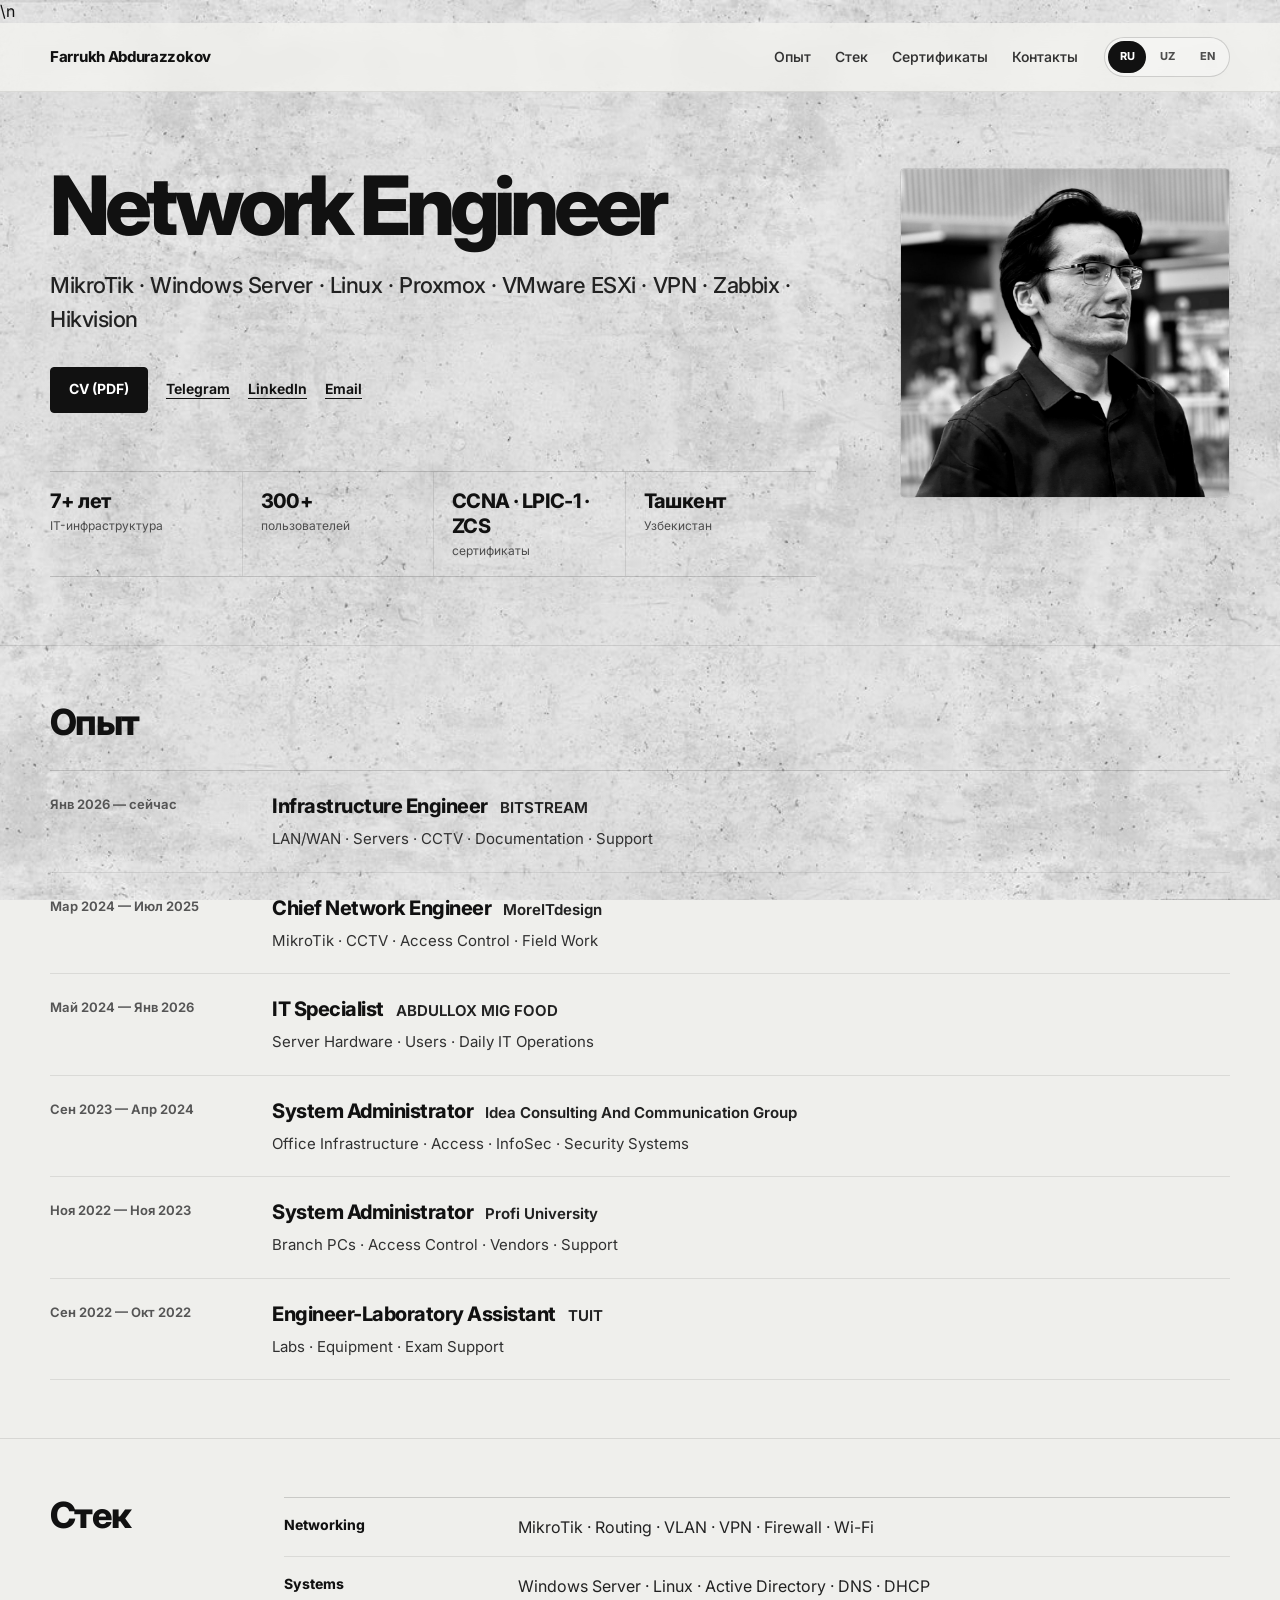
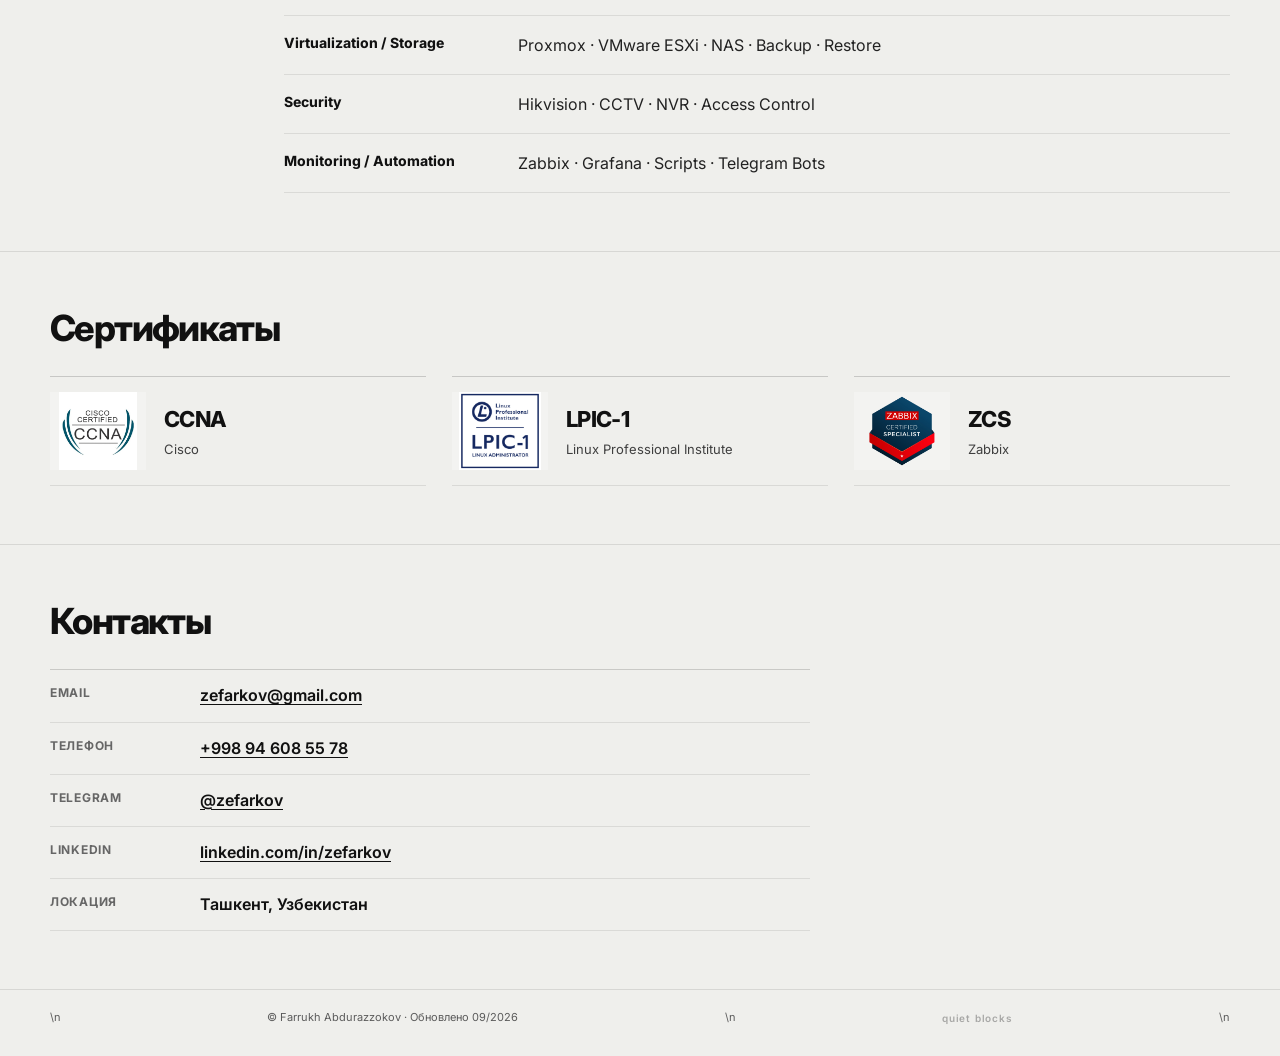
==== commit 6bb7b6c6: "Link Quiet Blocks from portfolio footer" ====
--- a/index.html
+++ b/index.html
@@ -28,7 +28,7 @@
   <link rel="preconnect" href="https://fonts.googleapis.com" />
   <link rel="preconnect" href="https://fonts.gstatic.com" crossorigin />
   <link href="https://fonts.googleapis.com/css2?family=Inter:wght@400;500;600;700;800&display=swap" rel="stylesheet" />
-  <link rel="stylesheet" href="assets/css/style.css" />
+  <link rel="stylesheet" href="assets/css/style.css" />\n  <link rel="stylesheet" href="assets/css/game-link.css" />
 </head>
 <body>
   <header class="site-header">
@@ -109,7 +109,7 @@
   </main>
 
   <footer class="footer">
-    <div class="container" id="footer-text"></div>
+    <div class="container footer-line">\n      <div id="footer-text"></div>\n      <a class="quiet-game-link" href="game/" aria-label="Open Quiet Blocks">quiet blocks</a>\n    </div>
   </footer>
 
   <script src="assets/js/content.js"></script>
--- a/assets/css/game-link.css
+++ b/assets/css/game-link.css
@@ -0,0 +1,26 @@
+.footer-line{
+  display:flex;
+  align-items:center;
+  justify-content:space-between;
+  gap:18px;
+}
+.quiet-game-link{
+  flex:0 0 auto;
+  color:#5b5b5b;
+  opacity:.48;
+  font-size:10px;
+  font-weight:600;
+  letter-spacing:.08em;
+  text-transform:lowercase;
+  text-decoration:none;
+  transition:opacity .15s ease,color .15s ease;
+}
+.quiet-game-link:hover,
+.quiet-game-link:focus-visible{
+  color:#111;
+  opacity:.92;
+}
+@media(max-width:480px){
+  .footer-line{align-items:flex-end}
+  .quiet-game-link{font-size:9px;opacity:.42}
+}
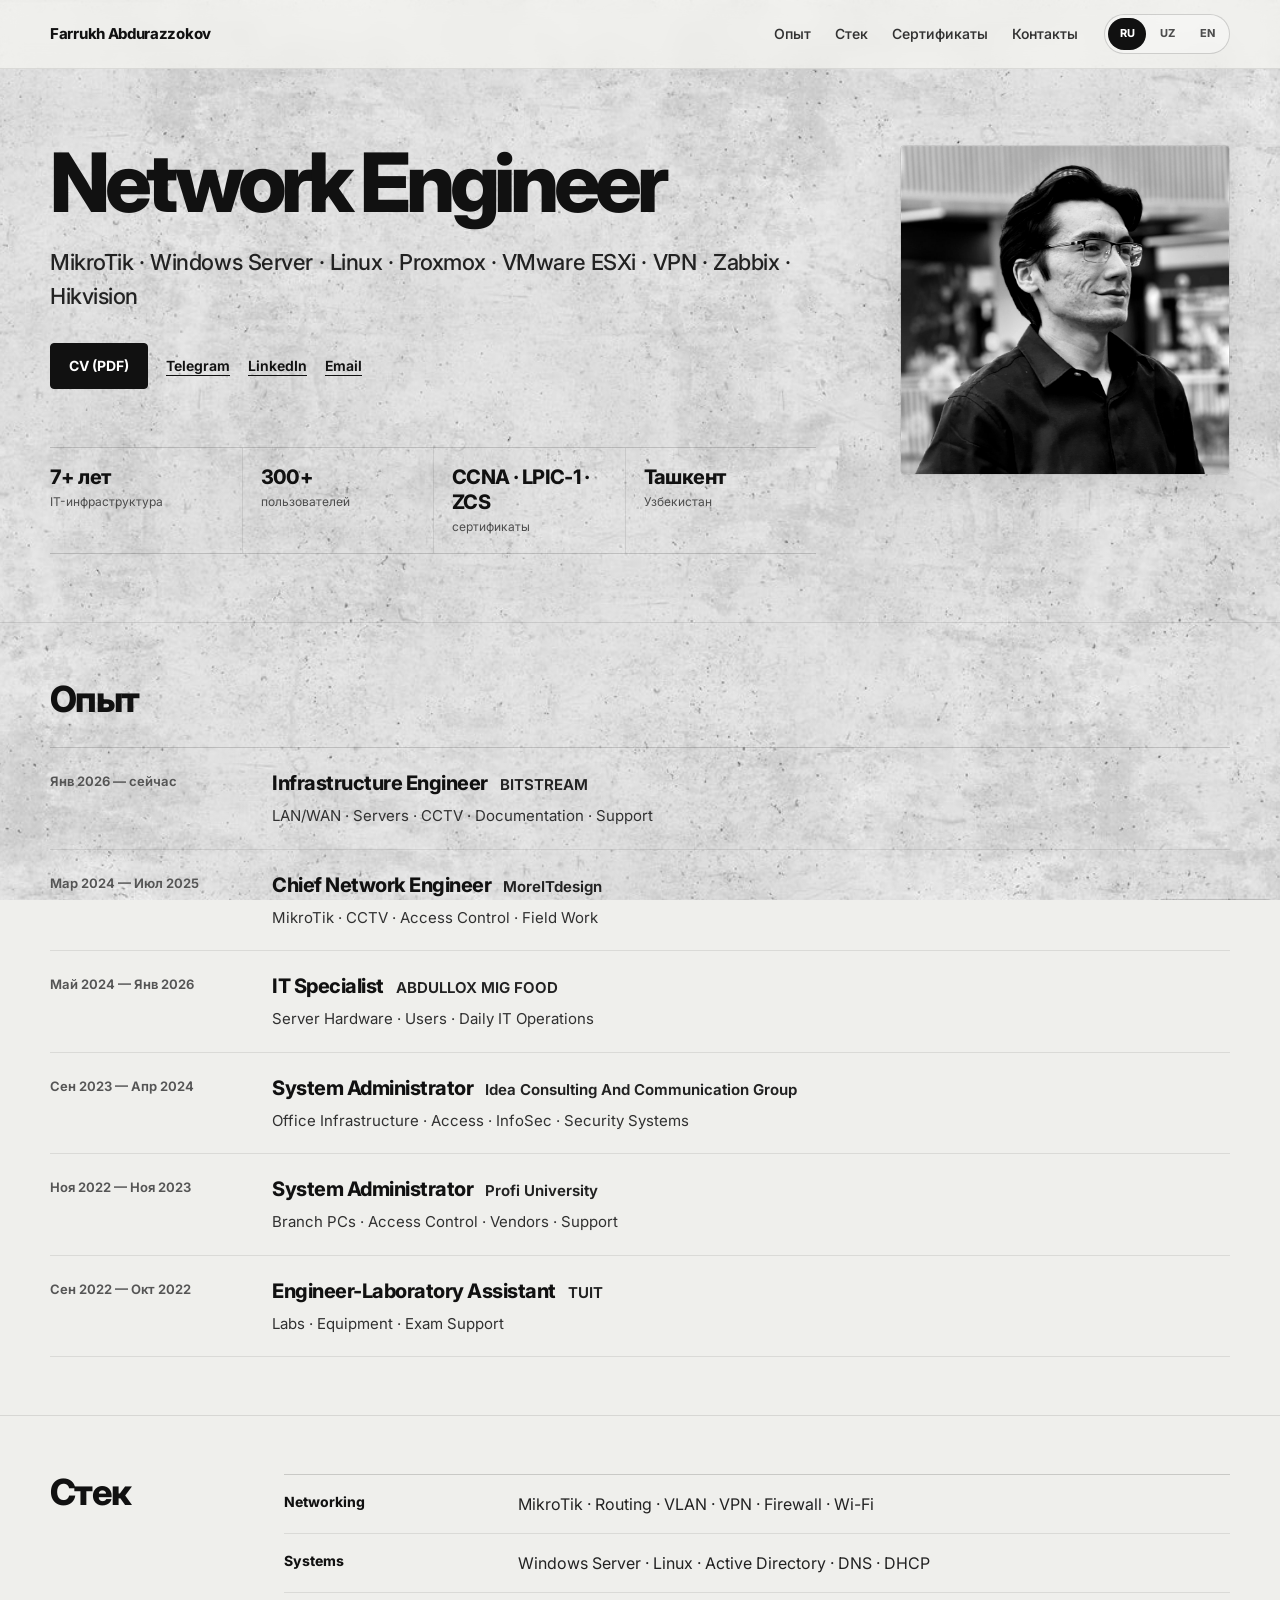
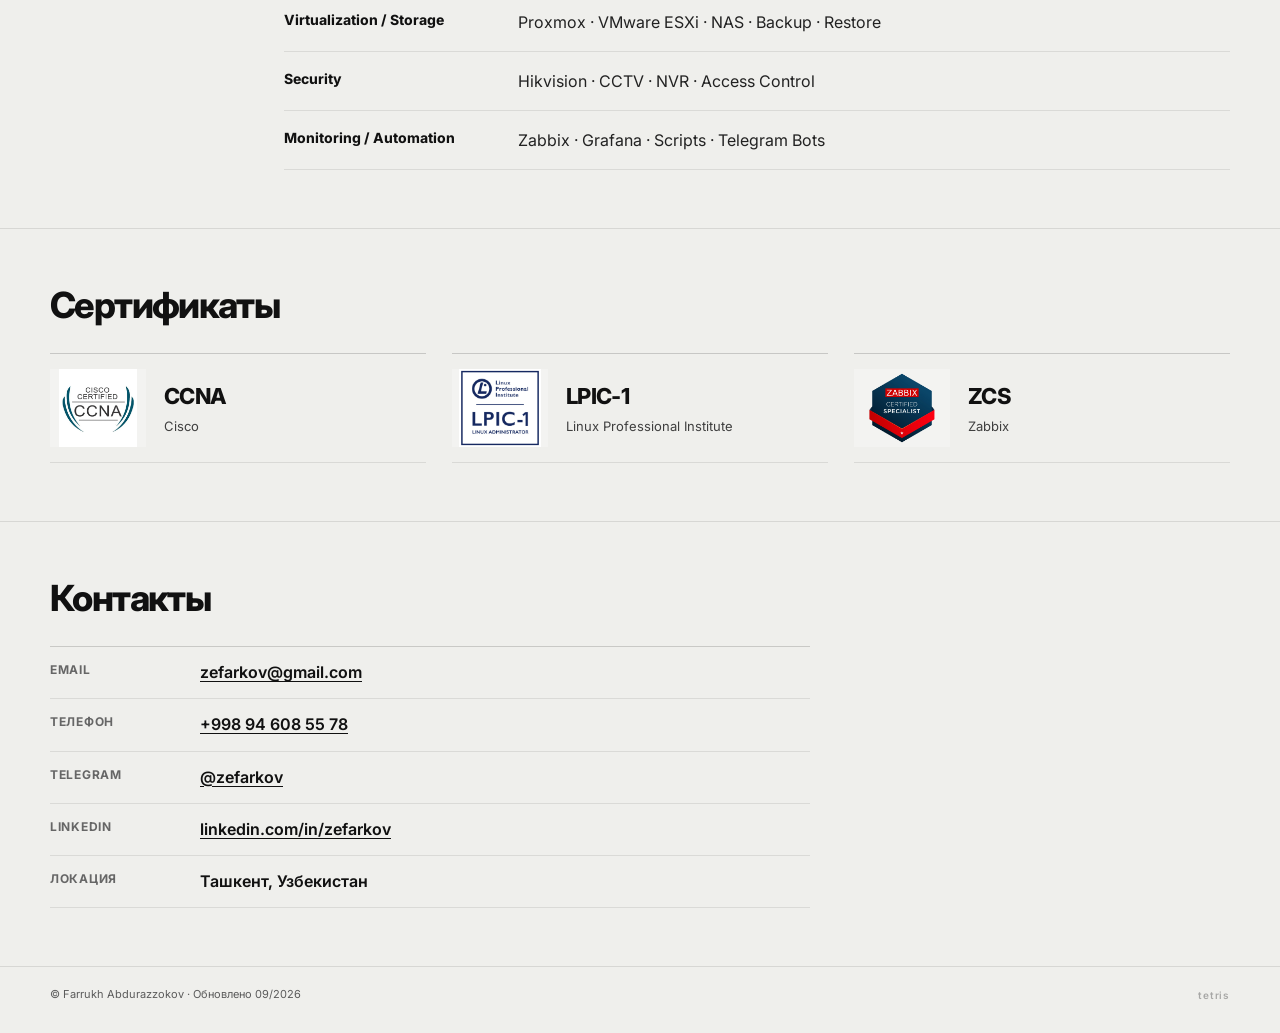
==== commit fa05f338: "Fix literal newline artifacts and rename game link" ====
--- a/index.html
+++ b/index.html
@@ -28,7 +28,8 @@
   <link rel="preconnect" href="https://fonts.googleapis.com" />
   <link rel="preconnect" href="https://fonts.gstatic.com" crossorigin />
   <link href="https://fonts.googleapis.com/css2?family=Inter:wght@400;500;600;700;800&display=swap" rel="stylesheet" />
-  <link rel="stylesheet" href="assets/css/style.css" />\n  <link rel="stylesheet" href="assets/css/game-link.css" />
+  <link rel="stylesheet" href="assets/css/style.css" />
+  <link rel="stylesheet" href="assets/css/game-link.css" />
 </head>
 <body>
   <header class="site-header">
@@ -109,7 +110,10 @@
   </main>
 
   <footer class="footer">
-    <div class="container footer-line">\n      <div id="footer-text"></div>\n      <a class="quiet-game-link" href="game/" aria-label="Open Quiet Blocks">quiet blocks</a>\n    </div>
+    <div class="container footer-line">
+      <div id="footer-text"></div>
+      <a class="quiet-game-link" href="game/" aria-label="Open Tetris">tetris</a>
+    </div>
   </footer>
 
   <script src="assets/js/content.js"></script>
